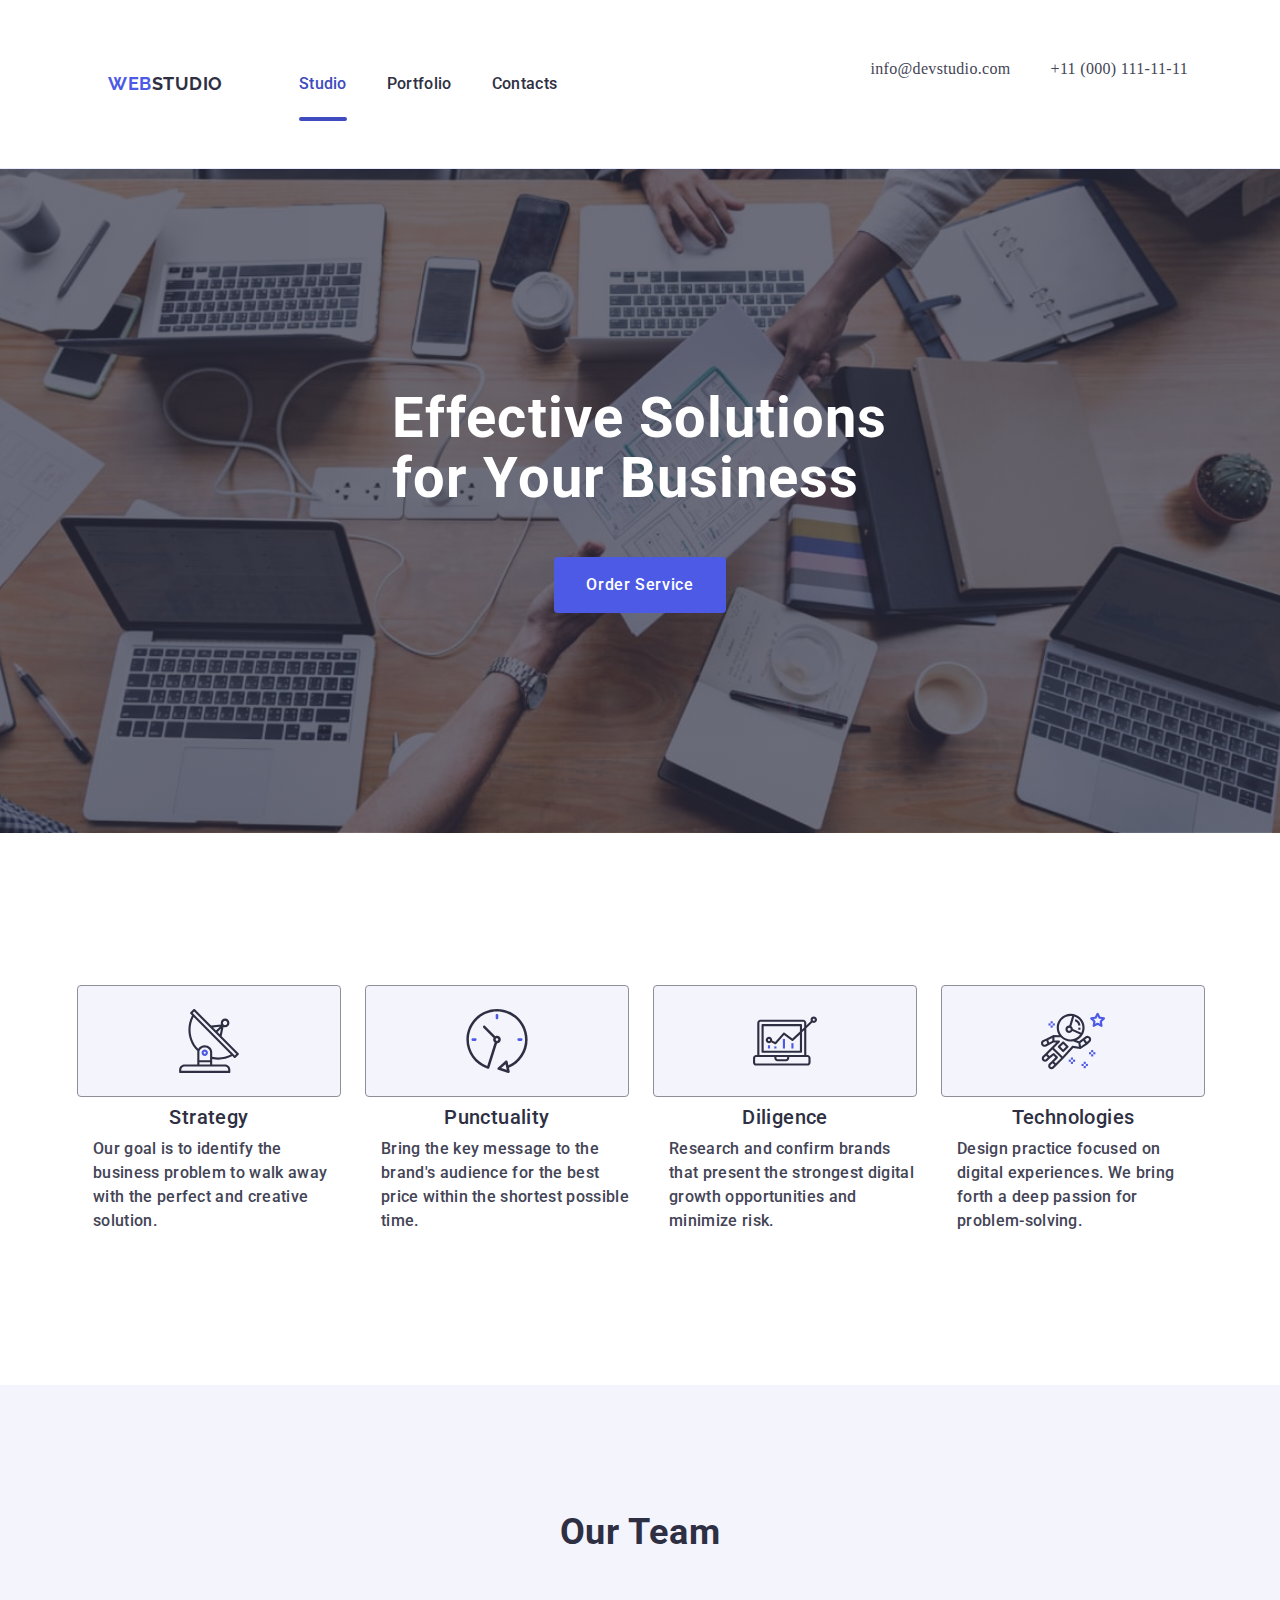
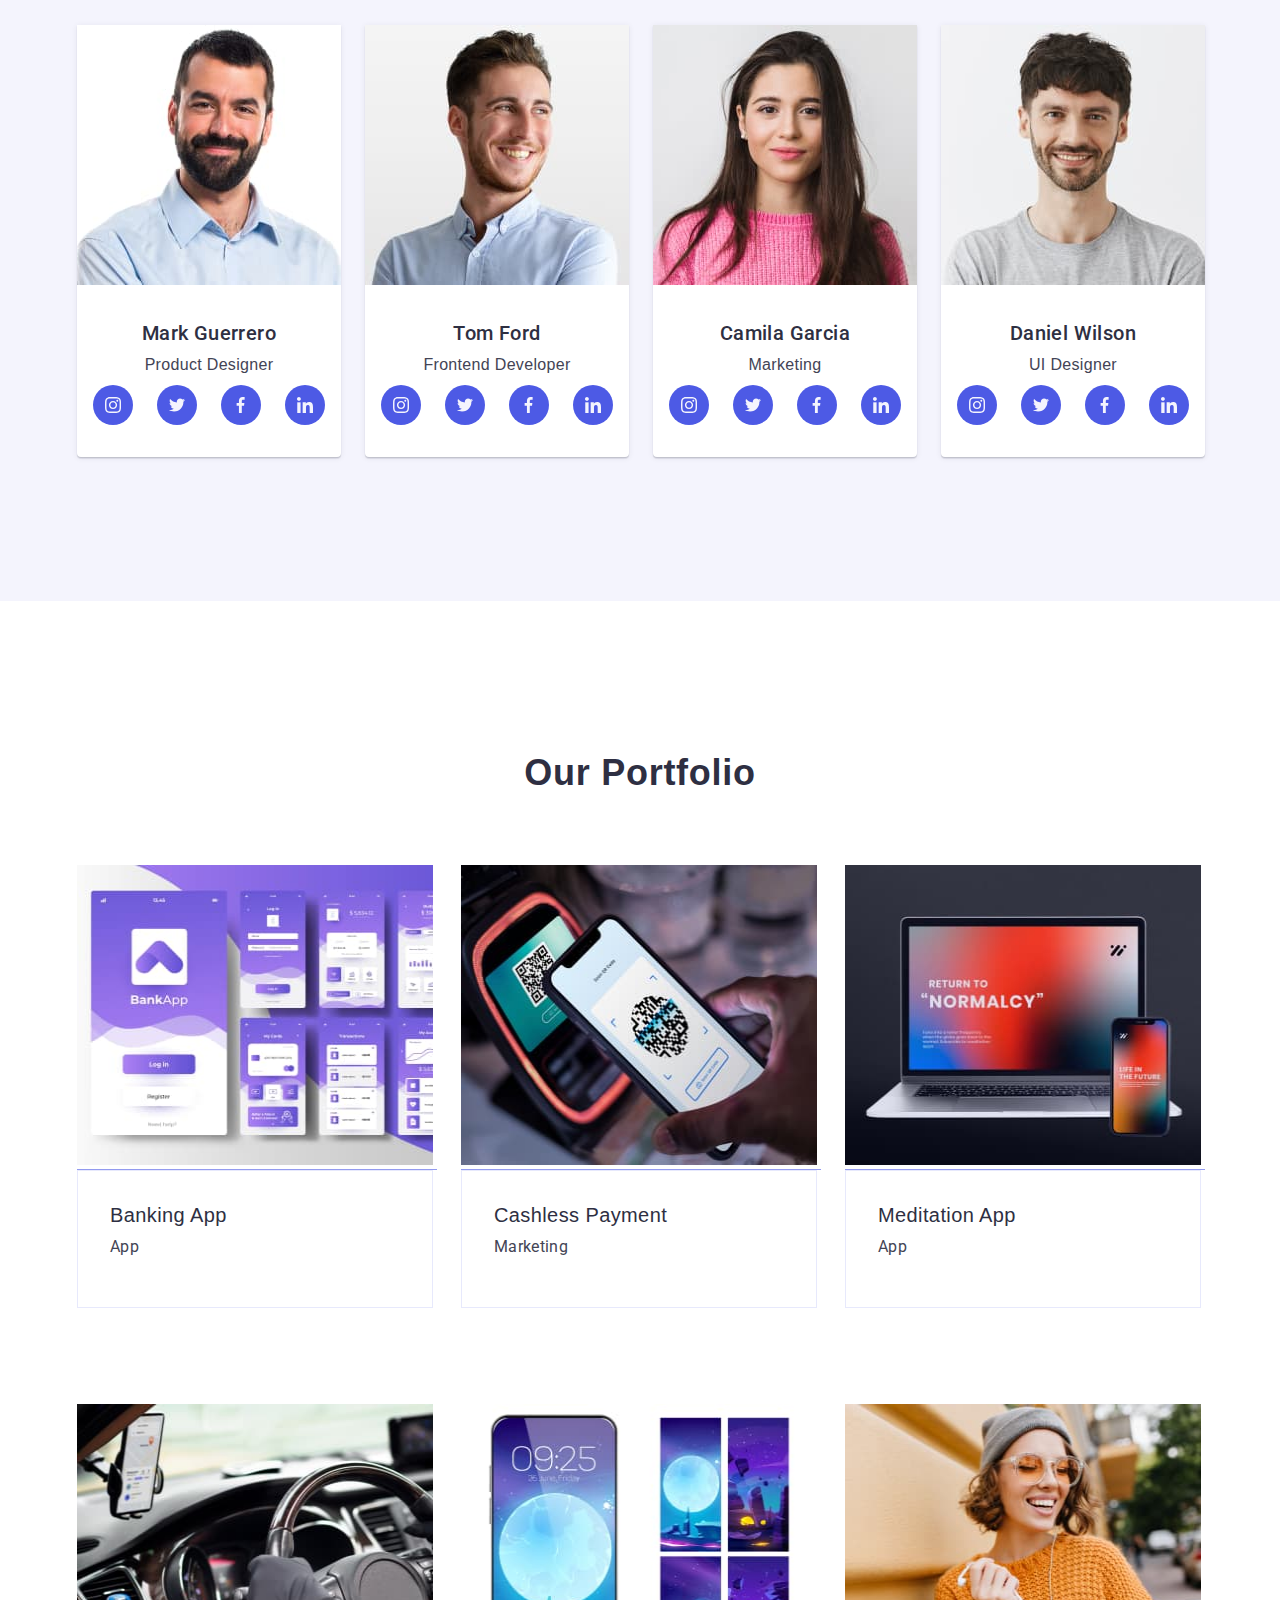
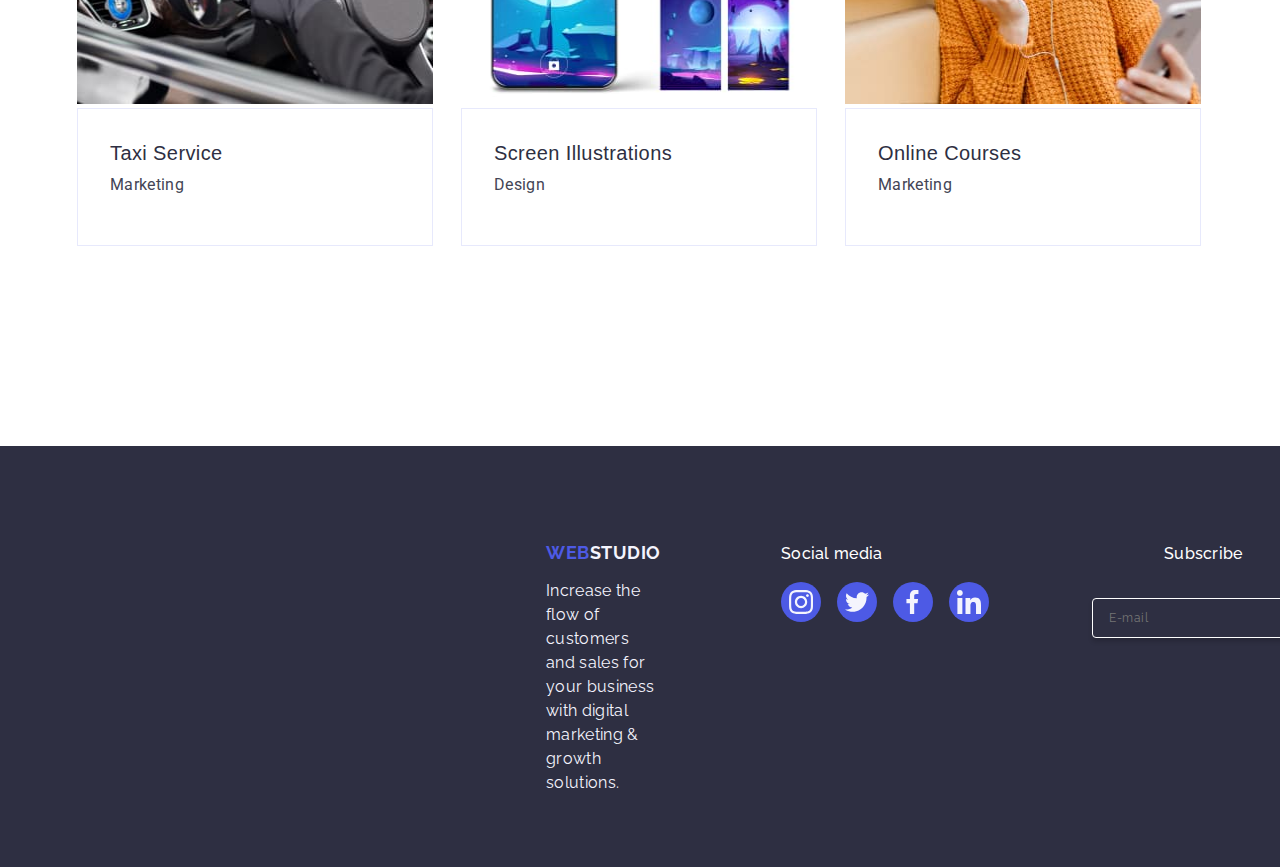
==== index.html @ 628d50b0 "style.css  file" ====
<!DOCTYPE html>
<html lang="en">
  <head>
    <meta charset="UTF-8" />
    <meta name="viewport" content="width=device-width, initial-scale=1.0" />
    <title>webstudio</title>
    <link
      rel="stylesheet"
      href="//cdnjs.cloudflare.com/ajax/libs/modern-normalize/3.0.1/modern-normalize.min.css"
    />
    <link rel="preconnect" href="https://fonts.googleapis.com" />
    <link rel="preconnect" href="https://fonts.gstatic.com" crossorigin />
    <link
      href="https://fonts.googleapis.com/css2?family=Raleway:wght@700&family=Roboto:wght@400;500;700&display=swap"
      rel="stylesheet"
    />
    <link rel="stylesheet" href="./css/styles.css" />
  </head>
  <body>

    
    <header class="header">
      <div class="container header-container">
        <nav class="nav-container">
          <a href="./index.html" class="header-logo-blue"
            >Web<span class="header-logo-studio">Studio</span></a
          >
          <ul class="wrap-one">
            <li class="first-element">
              <a href="./index.html" class="header-menu-options current"
                >Studio</a
              >
            </li>
            <li class="first-element">
              <a href="" class="header-menu-options">Portfolio</a>
            </li>
            <li class="first-element">
              <a href="" class="header-menu-options">Contacts</a>
            </li>
          </ul>
        </nav>
        <address class="address-class">
          <ul class="wrap-one">
            <li>
              <a href="mailto:info@devstudio.com" class="contact-details"
                >info@devstudio.com</a
              ><br />
            </li>
            <li>
              <a href="tel:+110001111111" class="contact-details"
                >+11 (000) 111-11-11</a
              ><br />
            </li>
          </ul>
        </address>
        <div class="burger">
          <input type="checkbox" id="burger-checkbox" class="burger-checkbox">
  <label class="burger" for="burger-checkbox"></label>
        </div>
      </div>
    </header>
    <main>
      <section class="order-message">
        <div class="container">
          <h1 class="text-solution">Effective Solutions for Your Business</h1>
          <button type="button" class="button hover-button">
            Order Service
          </button>
        </div>
      </section>
     

    <section class="section-futures">
        <div class="container container-small">
          <h2 class="visually-hidden">Futures</h2>
          <ul class="wrap">
            <li class="li-for-first-element">
              <div class="box-for-icons">
                <svg class="icon-diagram-second" width="64" height="64">
                  <use href="./images/icons1.svg#icon-antenna"></use>
                </svg>
              </div>
              <h3 class="section-first-header">Strategy</h3>
              <p class="section-fist-description">
                Our goal is to identify the business problem to walk away with
                the perfect and creative solution.
              </p>
            </li>
            <li class="li-for-first-element">
              <div class="box-for-icons">
                <svg class="icon-diagram-second" width="64" height="64">
                  <use href="./images/icons1.svg#icon-clock"></use>
                </svg>
              </div>
              <h3 class="section-first-header">Punctuality</h3>
              <p class="section-fist-description">
                Bring the key message to the brand's audience for the best price
                within the shortest possible time.
              </p>
            </li>
            <li class="li-for-first-element">
               <div class="box-for-icons">
                <svg class="icon-antena-third" width="64" height="64">
                  <use href="./images/icons1.svg#icon-diagram"></use>
                </svg>
              </div>
              <h3 class="section-first-header">Diligence</h3>
              <p class="section-fist-description">
                Research and confirm brands that present the strongest digital
                growth opportunities and minimize risk.
              </p>
            </li>
            <li class="li-for-first-element">
              <div class="box-for-icons">
                <svg class="icon-astronaut-fourth" width="64" height="64">
                  <use href="./images/icons1.svg#icon-astronaut"></use>
                </svg>
              </div>
              <h3 class="section-first-header">Technologies</h3>
              <p class="section-fist-description">
                Design practice focused on digital experiences. We bring forth a
                deep passion for problem-solving.
              </p>
            </li>
          </ul>
        </div>
      </section> 
     

      <section class="section-three">
        <div class="container container-small">
          <h2 class="section-second-header">Our Team</h2>

          <ul class="wrap-three">
            <li class="our-team-section">
              <img
                src="./images/img-1.jpg"
                alt="Mark Guerrero"
                width="264"
                height="260"
              />
              <div class="emplyee">
                <h3 class="card-content-name">Mark Guerrero</h3>
                <p class="card-content-profesion-three">Product Designer</p>

                <ul class="ul-list">
                  <li class="li-social-media">
                    <a href="" target="_blank" class="social-link">
                      <svg class="icon-social-media" width="16" height="16">
                        <use href="./images/icons1.svg#icon-instagram"></use>
                      </svg>
                    </a>
                  </li>
                  <li class="li-social-media">
                    <a href="" target="_blank" class="social-link">
                      <svg class="icon-social-media" width="16" height="16">
                        <use href="./images/icons1.svg#icon-twitter"></use>
                      </svg>
                    </a>
                  </li>
                  <li class="li-social-media">
                    <a href="" target="_blank" class="social-link">
                      <svg class="icon-social-media" width="16" height="16">
                        <use href="./images/icons1.svg#icon-facebook"></use>
                      </svg>
                    </a>
                  </li>
                  <li class="li-social-media">
                    <a href="" target="_blank" class="social-link">
                      <svg class="icon-social-media" width="16" height="16">
                        <use href="./images/icons1.svg#icon-linkedin"></use>
                      </svg>
                    </a>
                  </li>
                </ul>
              </div>
            </li>

            <li class="our-team-section">
              <img
                src="./images/img-2.jpg"
                alt="Tom Ford"
                width="264"
                height="260"
              />
              <div class="emplyee">
                <h3 class="card-content-name">Tom Ford</h3>
                <p class="card-content-profesion-three">Frontend Developer</p>
                <ul class="ul-list">
                  <li class="li-social-media">
                    <a href="" target="_blank" class="social-link">
                      <svg class="icon-social-media" width="16" height="16">
                        <use href="./images/icons1.svg#icon-instagram"></use>
                      </svg>
                    </a>
                  </li>
                  <li class="li-social-media">
                    <a href="" target="_blank" class="social-link">
                      <svg class="icon-social-media" width="16" height="16">
                        <use href="./images/icons1.svg#icon-twitter"></use>
                      </svg>
                    </a>
                  </li>
                  <li class="li-social-media">
                    <a href="" target="_blank" class="social-link">
                      <svg class="icon-social-media" width="16" height="16">
                        <use href="./images/icons1.svg#icon-facebook"></use>
                      </svg>
                    </a>
                  </li>
                  <li class="li-social-media">
                    <a href="" target="_blank" class="social-link">
                      <svg class="icon-social-media" width="16" height="16">
                        <use href="./images/icons1.svg#icon-linkedin"></use>
                      </svg>
                    </a>
                  </li>
                </ul>
              </div>
            </li>
            <li class="our-team-section">
              <img
                src="./images/img-3.jpg"
                alt="Camila Garcia"
                width="264"
                height="260"
              />
              <div class="emplyee">
                <h3 class="card-content-name">Camila Garcia</h3>
                <p class="card-content-profesion-three">Marketing</p>
                <ul class="ul-list">
                  <li class="li-social-media">
                    <a href="" target="_blank" class="social-link">
                      <svg class="icon-social-media" width="16" height="16">
                        <use href="./images/icons1.svg#icon-instagram"></use>
                      </svg>
                    </a>
                  </li>
                  <li class="li-social-media">
                    <a href="" target="_blank" class="social-link">
                      <svg class="icon-social-media" width="16" height="16">
                        <use href="./images/icons1.svg#icon-twitter"></use>
                      </svg>
                    </a>
                  </li>
                  <li class="li-social-media">
                    <a href="" target="_blank" class="social-link">
                      <svg class="icon-social-media" width="16" height="16">
                        <use href="./images/icons1.svg#icon-facebook"></use>
                      </svg>
                    </a>
                  </li>
                  <li class="li-social-media">
                    <a href="" target="_blank" class="social-link">
                      <svg class="icon-social-media" width="16" height="16">
                        <use href="./images/icons1.svg#icon-linkedin"></use>
                      </svg>
                    </a>
                  </li>
                </ul>
              </div>
            </li>
            <li class="our-team-section">
              <img
                src="./images/img-4.jpg"
                alt="Daniel Wilson"
                width="264"
                height="260"
              />
              <div class="emplyee">
                <h3 class="card-content-name">Daniel Wilson</h3>
                <p class="card-content-profesion-three">UI Designer</p>
                <ul class="ul-list">
                  <li class="li-social-media">
                    <a href="" target="_blank" class="social-link">
                      <svg class="icon-social-media" width="16" height="16">
                        <use href="./images/icons1.svg#icon-instagram"></use>
                      </svg>
                    </a>
                  </li>
                  <li class="li-social-media">
                    <a href="" target="_blank" class="social-link">
                      <svg class="icon-social-media" width="16" height="16">
                        <use href="./images/icons1.svg#icon-twitter"></use>
                      </svg>
                    </a>
                  </li>
                  <li class="li-social-media">
                    <a href="" target="_blank" class="social-link">
                      <svg class="icon-social-media" width="16" height="16">
                        <use href="./images/icons1.svg#icon-facebook"></use>
                      </svg>
                    </a>
                  </li>
                  <li class="li-social-media">
                    <a href="" target="_blank" class="social-link">
                      <svg class="icon-social-media" width="16" height="16">
                        <use href="./images/icons1.svg#icon-linkedin"></use>
                      </svg>
                    </a>
                  </li>
                </ul>
              </div>
            </li>
          </ul>
        </div>
      </section>
     
      <section class="section-four-container">
        <div class="container container-small">
          <h2 class="our-portfolio">Our Portfolio</h2>
          <ul class="list-our-portfolio">
            <li class="li-our-portfolio">
              <div class="double-items-wrap">
                <img
                  src="./images/img-5n.jpg"
                  alt="banking-app-mokeup"
                  width="360"
                  height="300"
                  class="portfolio-img"
                />
                <p class="new-text">
                  14 Stylish and User-Friendly App Design Concepts · Task
                  Manager App · Calorie Tracker App · Exotic Fruit Ecommerce App
                  · Cloud Storage App
                </p>
              </div>
              <div class="portfolio-wrap">
                <h3 class="section-four-mokeup-description">Banking App</h3>
                <p class="card-content-profesion">App</p>
              </div>
            </li>

            <li class="li-our-portfolio">
              <div class="double-items-wrap">
                <img
                  src="./images/img-6.jpg"
                  alt="Cashless Payment"
                  width="360"
                  height="300"
                   class="portfolio-img"
                />
                <p class="new-text">
                  14 Stylish and User-Friendly App Design Concepts · Task
                  Manager App · Calorie Tracker App · Exotic Fruit Ecommerce App
                  · Cloud Storage App
                </p>
              </div>
              <div class="portfolio-wrap">
                <h3 class="section-four-mokeup-description">
                  Cashless Payment
                </h3>
                <p class="card-content-profesion">Marketing</p>
              </div>
            </li>

            <li class="li-our-portfolio">
              <div class="double-items-wrap">
                <img
                  src="./images/img-7.jpg"
                  alt="meditation app mokeup"
                  width="360"
                  height="300"
                   class="portfolio-img"
                />
                <p class="new-text">
                  14 Stylish and User-Friendly App Design Concepts · Task
                  Manager App · Calorie Tracker App · Exotic Fruit Ecommerce App
                  · Cloud Storage App
                </p>
              </div>
              <div class="portfolio-wrap">
                <h3 class="section-four-mokeup-description">Meditation App</h3>
                <p class="card-content-profesion">App</p>
              </div>
            </li>

            <li class="li-our-portfolio">
              <div class="double-items-wrap">
                <img
                  src="./images/img-8.jpg"
                  alt="Taxi Service"
                  width="360"
                  height="300"
                   class="portfolio-img"
                />
                <p class="new-text">
                  14 Stylish and User-Friendly App Design Concepts · Task
                  Manager App · Calorie Tracker App · Exotic Fruit Ecommerce App
                  · Cloud Storage App
                </p>
              </div>
              <div class="portfolio-wrap">
                <h3 class="section-four-mokeup-description">Taxi Service</h3>
                <p class="card-content-profesion">Marketing</p>
              </div>
            </li>

            <li class="li-our-portfolio">
              <div class="double-items-wrap">
                <img
                  src="./images/img-9.jpg"
                  alt="Screen Illustrations"
                  width="360"
                  height="300"
                   class="portfolio-img"
                />
                <p class="new-text">
                  14 Stylish and User-Friendly App Design Concepts · Task
                  Manager App · Calorie Tracker App · Exotic Fruit Ecommerce App
                  · Cloud Storage App
                </p>
              </div>
              <div class="portfolio-wrap">
                <h3 class="section-four-mokeup-description">
                  Screen Illustrations
                </h3>
                <p class="card-content-profesion">Design</p>
              </div>
            </li>

            <li class="li-our-portfolio">
              <div class="double-items-wrap">
                <picture>
                    <source
                      srcset="
                        ./images/m-online-courses-1x.jpg   1x,
                      ./images/m-online-courses-2x  2x
                      "
                      media="(min-width: 1158px)"
                    />
                    <source
                      srcset="
                         ./images/s-online-courses-1x.jpg   1x,
                        ./images/s-online-courses-2x  2x
                      "
                      media="(min-width: 768px)"
                    />
                    <source
                      srcset="
                      ./images/xs-online-courses-1x.jpg   1x,
                        ./images/xs-online-courses-2x  2x
                      "
                      media="(max-width: 767px)"
                    />
                      <img
                      src="./images/img-10.jpg"
                      alt="Online Courses"
                      width="360"
                      height="300"
                       class="portfolio-img"
                    /> 
                  </picture>
                   
                <p class="new-text">
                  14 Stylish and User-Friendly App Design Concepts · Task
                  Manager App · Calorie Tracker App · Exotic Fruit Ecommerce App
                  · Cloud Storage App
                </p>
              </div>
              <div class="portfolio-wrap">
                <h3 class="section-four-mokeup-description">Online Courses</h3>
                <p class="card-content-profesion">Marketing</p>
              </div>
            </li>
          </ul>
        </div>
      


      </section>
    </main>

    <footer class="footer-section">
      <div class="container-two">
        <div class="container-one">
          <a href="./index.html" class="footer-web"
            >Web<span class="footer-studio">Studio</span></a
          >
          <p class="footer-descripton">
            Increase the flow of customers and sales for your business with
            digital marketing & growth solutions.
          </p>
        </div>
        <div class="container-for-icons">
          <p class="social-media-footer">Social media</p>
          <ul class="ul-list-footer">
            <li class="li-social-media">
              <a href="" target="_blank" class="social-link-footer">
                <svg class="icon-social-media-footer" width="24" height="24">
                  <use href="./images/icons1.svg#icon-instagram"></use>
                </svg>
              </a>
            </li>
            <li class="li-social-media">
              <a href="" target="_blank" class="social-link-footer">
                <svg class="icon-social-media-footer" width="24" height="24">
                  <use href="./images/icons1.svg#icon-twitter"></use>
                </svg>
              </a>
            </li>
            <li class="li-social-media">
              <a href="" target="_blank" class="social-link-footer">
                <svg class="icon-social-media-footer" width="24" height="24">
                  <use href="./images/icons1.svg#icon-facebook"></use>
                </svg>
              </a>
            </li>
            <li class="li-social-media">
              <a href="" target="_blank" class="social-link-footer">
                <svg class="icon-social-media-footer" width="24" height="24">
                  <use href="./images/icons1.svg#icon-linkedin"></use>
                </svg>
              </a>
            </li>
          </ul>
        </div>
        <div class="footer-subscribe-container">
          <p class="paragraph-subscribe">Subscribe</p>
          <form class="email-form">
            <label class="for-email" for="name">
              <input
                class="footer-email-box"
                id="name"
                name="name"
                placeholder="E-mail"
                type="email"
              />
            </label>
            <button type="submit" class="subscribe-button">
              Subscribe
              <svg class="footer-button-svg" width="24" height="24">
                <use href="./images/icon.svg#icon-arrow"></use>
              </svg>
            </button>
          </form>
        </div>
      </div>
    </footer>
    

    <!-- <div class="backdrop is-open">
      <div class="modal">
        <button type="button" class="modal-button">
          <svg class="svg-class" width="8" height="8">
            <use href="./images/icons.svg#icon-closer" class="pic"></use>
          </svg>
        </button>
        <p class="message">Leave your contacts and we will call you back</p>
        <form>
          <div class="input-container">
            <label for="user-name" class="label"> Name</label>
            <div class="inblock">
              <input
                id="user-name"
                type="text"
                name="user-name"
                class="modal-input"
              />
              <svg class="svg-pic" height="24" width="18">
                <use
                  class="href-img"
                  href="./images/icons.svg#icon-person"
                ></use>
              </svg>
            </div>
          </div>

          <div class="input-container">
            <label for="user-name" class="label"> Phone</label>
            <div class="inblock">
              <input id="phone" type="text" name="phone" class="modal-input" />
              <svg class="svg-pic" height="24" width="18">
                <use
                  class="href-img"
                  href="./images/icons.svg#icon-phone"
                ></use>
              </svg>
            </div>
          </div>
          <div class="input-container">
            <label for="user-name" class="label"> Email</label>
            <div class="inblock">
              <input id="email" type="text" name="email" class="modal-input" />
              <svg class="svg-pic" height="24" width="18">
                <use
                  class="href-img"
                  href="./images/icons.svg#icon-email"
                ></use>
              </svg>
            </div>
          </div>

          <div class="input-container-for">
            <label for="user-comment" class="label"> Comment </label>
            <textarea
              name="user-comment"
              id="user-comment"
              placeholder="Text input"
              class="textarea-label"
            >
         Text input</textarea
            >
          </div>
          <div class="checkbox-div">
            <input
              type="checkbox"
              value="true"
              name="user-privacy"
              id="user-privacy"
              class="visually-hidden"
            />
            <label for="user-privacy" class="lable drop-down">
              <span class="span">
                <svg width="10" height="8">
                  <use
                    href="./images/icons.svg#icon-Checkbox"
                    class="checkbox-icon"
                  ></use>
                </svg>
              </span>
              I accept the terms and conditions of the
              <a href="" class="privacy-button">Privacy Policy</a>
            </label>
          </div>
          <button type="submit" class="button">Send</button>
        </form>
      </div>
    </div> -->
  </body>
</html>
  </body>
</html>
---- css/styles.css ----
body {
  font-family: "Roboto", sans-serif;
  background-color: #ffffff;
  color: #434455;
}

ul {
  list-style: none;
  padding-top: 0;
  padding-bottom: 0;
  padding-left: 0;
}

text {
  color: brown;
}
* {
  box-sizing: border-box;
}
body {
  font-family: Montserrat, sans-serif;
}

ul {
  list-style: none;
  margin-top: 0;
  margin-bottom: 0;
  padding-left: 0;
}

h1,
h2,
h3,
h4,
h5,
h6,
p {
  margin-top: 0;
  margin-bottom: 0;
}

a {
  text-decoration: none;
}
address {
  font-style: normal;
  display: flex;
}

.header-container {
  display: flex;
  align-items: center;
}
.nav-container {
  display: flex;
  align-items: center;
}
.extra-container {
  display: flex;
  align-items: center;
}
.container {
  max-width: 320px;
  padding-left: 16px;
  padding-right: 16px;
  margin-left: auto;
  margin-right: auto;
}

@media screen and (min-width: 768px) {
  .container {
    max-width: 768px;
  }
}

@media screen and (min-width: 1158px) {
  .container {
    max-width: 1158px;
    padding-left: 15px;
    padding-right: 15px;
  }
}
/* ------header---------- */
.header {
  border-bottom: 1px solid #e7e9fc;
  align-items: center;
  box-shadow: 0 1px 6px 0 rgba(46, 47, 66, 0.08),
    0 1px 1px 0 rgba(46, 47, 66, 0.16), 0 2px 1px 0 rgba(46, 47, 66, 0.08);
}
.header-logo-blue {
  font-family: "Raleway", sans-serif;
  font-weight: 700;
  font-size: 18px;
  line-height: 117%;
  letter-spacing: 0.03em;
  text-transform: uppercase;
  color: #4d5ae5;
  align-items: center;
  margin-right: 76px;
  padding: 24px 0;
}
.header-logo-studio {
  color: #2e2f42;
}

.hover-button:hover,
.hover-button:focus,
.header-menu-options:hover,
.header-menu-options:focus,
.header-menu-options:current {
  color: #404bbf;
}
.header-menu-options {
  font-family: roboto;
  font-weight: 500;
  font-size: 16px;
  line-height: 150%;
  letter-spacing: 0.02em;
  color: #2e2f42;
  display: block;
  align-items: center;
  gap: 40px;
  margin-right: 0;
  padding: 24px 0;
  transition: color 250ms cubic-bezier(0.4, 0, 0.2, 1);
  display: none;
}
.header-menu-options.current {
  position: relative;
  color: #404bbf;
}
.header-menu-options.current::after {
  content: "";
  position: absolute;
  left: 0;
  bottom: -1px;
  width: 100%;
  height: 4px;
  background-color: #404bbf;
  border-radius: 2px;
}
.trea-options-menu {
  display: flex;
}
.address-class {
  font-style: normal;
  margin-left: auto;
  flex-direction: row-reverse;
  flex-wrap: nowrap;
}
.nav-container {
  padding: 016px;
}
.wrap-one {
  display: flex;
  gap: 40px;
}
.contact-details {
  font-family: rototo;
  font-style: normal;
  font-size: 16px;
  line-height: 150%;
  letter-spacing: 0.02em;
  font-style: normal;
  color: #434455;
  margin-left: auto;
  transition: color 250ms cubic-bezier(0.4, 0, 0.2, 1);
  display: none;
}
.contact-details:first-child:focus {
  color: #404bbf;
}
.contact-details:first-child:hover {
  color: #404bbf;
}
.header {
  /* padding-top: 24px;
  padding-bottom: 24px; */
}
/* .opener {
  background-color: #fff;
  border: 0px;
}
.menu-opener {
  fill: #2f2f37;
  gap: 3px;
} */
.burger-checkbox {
  position: absolute;
  visibility: hidden;
}
.burger {
  cursor: pointer;
  display: block;
  position: relative;
  border: none;
  background: transparent;
  width: 40px;
  height: 26px;
  margin: 30px auto;
}
.burger::before,
.burger::after {
  content: "";
  left: 0;
  position: absolute;
  display: block;
  width: 100%;
  height: 4px;
  border-radius: 10px;
  background: #000;
}
.burger::before {
  top: 0;
  box-shadow: 0 11px 0 #000;
  transition: box-shadow 0.3s 0.15s, top 0.3s 0.15s, transform 0.3s;
}
.burger::after {
  bottom: 0;
  transition: bottom 0.3s 0.15s, transform 0.3s;
}
.burger-checkbox:checked + .burger::before {
  top: 11px;
  transform: rotate(45deg);
  box-shadow: 0 6px 0 rgba(0, 0, 0, 0);
  transition: box-shadow 0.15s, top 0.3s, transform 0.3s 0.15s;
}
.burger-checkbox:checked + .burger::after {
  bottom: 11px;
  transform: rotate(-45deg);
  transition: bottom 0.3s, transform 0.3s 0.15s;
}
/* -------- section 1 -----------*/
.order-message {
  /* max-width: 1440; */
  padding-top: 72px;
  /* padding-top: 188px; */
  padding-bottom: 72px;
  /* padding-bottom: 188px; */
  max-width: 320;
  background-repeat: no-repeat;
  background-position: center;
  background-size: cover;
  background-image: linear-gradient(
      rgba(46, 47, 66, 0.7),
      rgba(46, 47, 66, 0.7)
    ),
    url(../images/at-the-office-xs.jpg);
  margin-left: auto;
  margin-right: auto;
  display: flex;
  align-items: center;
  justify-content: center;
  margin-bottom: 96px;
}

.picture-people-office {
  background-color: linear-gradient(rgba(#2e2f42), rgba(#2e2f42));
  /* max-width: 1440px; */
  max-width: 320px;
  margin-left: auto;
  margin-right: auto;
}

.button {
  font-family: "Roboto", sans-serif;
  font-weight: 500;
  font-size: 16px;
  line-height: 1.5;
  letter-spacing: 0.04em;
  color: #ffffff;
  text-align: center;
  background-color: #4d5ae5;
  display: block;
  margin-right: auto;
  margin-left: auto;
  padding-top: 16px;
  padding-right: 32px;
  padding-bottom: 16px;
  padding-left: 32px;
  min-width: 169px;
  border: none;
  border-radius: 4px;
  cursor: pointer;
  transition: background-color 250ms cubic-bezier(0.4, 0, 0.2, 1);
}
.text-solution {
  font-family: roboto;
  font-weight: 700;
  /* font-size: 56px; */
  font-size: 36px;
  line-height: 1.07;
  letter-spacing: 0.02em;
  /* max-width: 496px; */
  max-width: 216px;
  color: #ffffff;
  align-self: center;
  display: flex;
  justify-content: center;
  display: block;
  /* margin-right: auto; */
  margin-left: auto;
  /* margin-bottom: 48px; */
  margin-bottom: 72px;
  /* display: flex; */
}

.hover-button .button {
  cursor: pointer;
  background-color: #4d5ae5;
}
.hover-button:hover .button {
  background-color: #404bbf;
  border-radius: 10%;
}
.hover-button:focus .button {
  background-color: #404bbf;
  border-radius: 10%;
}
/* ------- section 2 -------- */

.container {
  /* width: 1158px; */
  min-width: 320px;
  /* padding: 0 15px; */
  padding: 0 16px;
  margin: 0 auto;
}
.li-for-first-element {
  /* width: calc((100% - 72px) / 4); */
  justify-content: space-evenly;
  margin-bottom: 72px;
}
.wrap > :last-child {
  margin-bottom: 0;
}
.section-first-header {
  font-family: roboto;
  /* font-weight: 500; */
  font-weight: 700;
  font-size: 36px;
  /* font-size: 20px; */
  line-height: 111%;
  /* line-height: 120%; */
  letter-spacing: 0.02em;
  color: #2e2f42;
  margin-bottom: 8px;
  text-align: center;
}
.section-fist-description {
  font-family: roboto;
  font-weight: 500;
  font-size: 16px;
  line-height: 150%;
  letter-spacing: 0.02em;
  color: #434455;
  /* max-width: 288px; */
  margin: 0px;
  /* padding-left: 16px; */

  display: flex;
  align-items: center;
  justify-items: center;
}
.visually-hidden {
  position: absolute;
  width: 1px;
  height: 1px;
  margin: -1px;
  border: 0;
  padding: 0;

  white-space: nowrap;
  clip-path: inset(100%);
  clip: rect(0 0 0 0);
  overflow: hidden;
}
.wrap {
  gap: 24px;
  flex-wrap: wrap;
}
.section-futures {
  /* padding-top: 120px;
  padding-bottom: 120px; */
  margin-bottom: 96px;
}
.box-for-icons {
  display: flex;
  align-items: center;
  justify-content: center;
  height: 112px;
  background-color: #f4f4fd;
  border: 1px solid #8e8f99;
  border-radius: 4px;
  width: 264px;
  height: 112px;
  margin-bottom: 8px;
}

.icon-antena-first {
  display: flex;
  padding-top: 100px;
  padding-right: 24px;
  padding-bottom: 100px;
  padding-left: 24px;
  margin-right: auto;
  margin-left: auto;
}
@media screen and (max-width: 768px) {
  .box-for-icons {
    display: none;
  }
  .icon-antena-first {
    display: none;
  }
}
/* -------setion 3  ------- */
.container {
  /* padding: 0 15px; */
  margin: 0 auto;
  /* padding: 32px 16px; */
  border-top: none;
  /* width: 1158px; */
  /* padding: 0 16px; */
  /* padding: 0 28px; */
  margin: 0 auto;
  justify-content: center;
}
.wrap-three > .ul-list {
  background-color: #e7e9fc;
  flex-wrap: wrap;
}
.our-team {
  margin-top: 120px;
  margin-bottom: 72px;
  padding-top: 120px;
  padding-bottom: 120px;
  /* width: calc((100% - 72px) / 4); */
}
.section-three {
  /* justify-content: space-evenly; */
  justify-content: center;
  /* padding: 120px 0; */
  padding-top: 96px;
  padding-bottom: 48px;
  /* background-color: #f4f4fd; */
  background-color: #e7e9fc;
  min-width: 320;
  justify-content: center;
  border: 1px solid #000;
}
.our-team-section {
  justify-content: center;
  background-color: #fff;
  max-width: 264px;
  /* width: calc((100% - 72px) / 4); */
  border-radius: 0px 0px 4px 4px;
  box-shadow: 0px 1px 6px rgba(46, 47, 66, 0.08),
    0px 1px 1px rgba(46, 47, 66, 0.16), 0px 2px 1px rgba(46, 47, 66, 0.08);
  margin-bottom: 72px;
}
.emplyee {
  justify-content: center;
  padding-top: 32px;
  padding-bottom: 32px;
}
.section-second-header {
  font-family: roboto;
  font-weight: 700;
  font-size: 36px;
  line-height: 111%;
  letter-spacing: 0.02em;
  text-align: center;
  color: #2e2f42;
  text-transform: capitalize;
  /* background-color: #f4f4fd; */
  background-color: #e7e9fc;
  margin-bottom: 72px;
}
.card-content-name {
  font-family: roboto;
  font-weight: 500;
  font-size: 20px;
  line-height: 120%;
  letter-spacing: 0.02em;
  color: #2e2f42;
  background-color: #ffffff;
  gap: 24px;
  border-radius: 0px 0px 4px 4px;
  text-align: center;
  margin-bottom: 8px;
}
.card-content-profesion {
  font-family: roboto;
  font-weight: 400;
  text-align: center;
  font-size: 16px;
  line-height: 1.5;
  letter-spacing: 0.02em;
  color: #2e2f42;
  background-color: #ffffff;
  gap: 24px;
  justify-content: center;
  padding-bottom: 8px;
}
.ul-list {
  display: flex;
  justify-content: center;
  flex-wrap: wrap;
  gap: 24px;
}
.li-social-media {
  width: 40px;
  height: 40px;
}

.social-link {
  transition: background-color 250ms cubic-bezier(0.4, 0, 0.2, 1);
}
.social-link {
  width: 100%;
  height: 100%;
  background-color: #4d5ae5;
  border-radius: 50%;
  display: flex;
  align-items: center;
  justify-content: center;
}
.icon-social-media {
  fill: #f4f4fd;
}
.card-content-profesion-three {
  display: flex;
  flex-wrap: wrap;
  font-weight: 400;
  font-size: 16px;
  line-height: 1.5;
  letter-spacing: 0.02em;
  color: #434455;
  gap: 24px;
  justify-content: center;
  transform: translateY(0%);
  padding-bottom: 8px;
}
.social-link:hover,
.social-link:focus {
  background-color: #404bbf;
}

/* --------section 4--------- */
.section-four-container {
  /* padding-top: 120px; */
  /* padding-bottom: 120px; */
  padding-top: 96px;
  padding-bottom: 96px;
}
.container {
  /* padding: 0 15px; */
  margin: 0 auto;
  /* padding: 32px 16px; */
  border-top: none;
  /* width: 1158px; */
  margin: 0 auto;
}
.portfolio-wrap {
  border: 1px solid #e7e9fc;
  /* padding: 32px 16p; */
  padding: 32px;
  align-items: left;
}
/* .list-our-portfolio {
  display: flex;
  flex-wrap: wrap;
  gap: 48px 24px;
} */
.list-our-portfolio:hover {
  /* box-shadow: 0px 1px 6px rgba(46, 47, 66, 0.08),
    0px 1px 1px rgba(46, 47, 66, 0.16), 0px 2px 1px rgba(46, 47, 66, 0.08); */
}
.new-text {
  position: absolute;
  top: 0;
  left: 0;
  font-weight: 400;
  font-size: 16px;
  line-height: 150%;
  letter-spacing: 0.02em;
  color: #f4f4fd;
  padding: 40px 32px;
  background-color: #4d5ae5;
  height: 100%;
  width: 100%;
  transform: translateY(100%);
  transition: transform 250ms cubic-bezier(0.4, 0, 0.2, 1);
}
.image-color-wrapper {
  position: relative;
}
.new-text:hover {
  transform: translateY(0%);
  box-shadow: 0px 1px 6px rgba(46, 47, 66, 0.08),
    0px 1px 1px rgba(46, 47, 66, 0.16), 0px 2px 1px rgba(46, 47, 66, 0.08);
}
.portfolio-wrap {
  font-weight: 500;
  font-size: 20px;
  line-height: 1.2;
  letter-spacing: 0.02em;
  color: #2e2f42;
  padding-bottom: 8px;
  border-bottom: 1px;
  border-left: 1px;
  border-right: 1px;
  border: 1px solid #e7e9fc;
  border-top: none;
}

.our-portfolio {
  font-weight: 700;
  font-size: 36px;
  line-height: 1.11;
  letter-spacing: 0.02em;
  text-align: center;
  text-transform: capitalize;
  color: #2e2f42;
  margin-bottom: 72px;
}
.li-our-portfolio {
  background-color: #fff;
  /* width: calc((100% - 48px) / 3); */
  transition: box-shadow 250ms cubic-bezier(0.4, 0, 0.2, 1);
  margin-bottom: 48px;
  box-shadow: 0px 1px 6px rgba(46, 47, 66, 0.08),
    0px 1px 1px rgba(46, 47, 66, 0.16), 0px 2px 1px rgba(46, 47, 66, 0.08);
}
.li-our-portfolio:hover .new-text {
  transform: translateY(0);
}
.li-our-portfolio:hover {
  box-shadow: 0px 1px 6px rgba(46, 47, 66, 0.08),
    0px 1px 1px rgba(46, 47, 66, 0.16), 0px 2px 1px rgba(46, 47, 66, 0.08);
}
.thumba {
  position: relative;
  overflow: hidden;
}
.double-items-wrap {
  position: relative;
  overflow: hidden;
}
.section-four-mokeup-description {
  font-weight: 500;
  font-size: 20px;
  line-height: 1.2;
  letter-spacing: 0.02em;
  color: #2e2f42;
  padding-bottom: 8px;
}
.card-content-profesion {
  display: flex;
  flex-wrap: wrap;
  font-weight: 400;
  font-size: 16px;
  line-height: 1.5;
  letter-spacing: 0.02em;
  color: #434455;
  gap: 24px;
  /* align-items: left; */
  justify-content: start;
  transform: translateY(0%);
  margin-bottom: 32px;
}

/* ---------footeR------------ */
.container-footer-small {
  margin: 0 auto;
  max-width: 288px;
}
.footer-section {
  font-family: raleway;
  background-color: #2e2f42;
  /* padding: 100px 0; */
  padding: 96px 0;
  padding-bottom: 152px;
}
.footer-web {
  font-weight: 700;
  font-size: 18px;
  line-height: 1.17;
  letter-spacing: 0.03em;
  text-transform: uppercase;
  color: #4d5ae5;
  background-color: #2e2f42;
  display: inline-block;
  margin-bottom: 16px;
  display: flex;
  align-items: center;
  justify-content: center;
}
.footer-studio {
  font-weight: 700;
  font-size: 18px;
  line-height: 1.17;
  text-transform: uppercase;
  color: #f4f4fd;
  display: inline-block;
  display: flex;
  align-items: center;
  justify-content: center;
}
.footer-descripton {
  font-style: normal;
  font-weight: 400;
  font-size: 16px;
  line-height: 1.5;
  letter-spacing: 0.02em;
  color: #f4f4fd;
  max-width: 264px;
  margin: 0 auto;
}
.social-media-footer {
  font-weight: 500;
  font-size: 16px;
  line-height: 150%;
  letter-spacing: 0.02em;
  color: #ffffff;
  margin-bottom: 16px;
  display: flex;
  align-items: center;
  justify-content: center;
}
.container-for-icons {
  font-weight: 500;
  font-size: 16px;
  line-height: 1.5;
  letter-spacing: 0.02em;
  color: #ffffff;
  /* margin-bottom: 16px; */
  margin-bottom: 72px;
}
.container-one {
  /* margin-right: 120px; */
  margin-bottom: 72px;
  /* max-width: 320px; */
  /* display: flex; */
  align-items: center;
  justify-content: center;
}
.container-footer-small {
  margin: 0 auto;
}
.container-two {
  /* display: flex;
  align-items: baseline; */
  margin: 0 auto;
}
.ul-list-footer {
  /* display: flex; */
  gap: 16px;
  display: flex;
  align-items: center;
  justify-content: center;
}
.li-social-media-footer {
  width: 40px;
  height: 40px;
}
.social-link-footer {
  transition: background-color 250ms cubic-bezier(0.4, 0, 0.2, 1);
}
.social-link-footer {
  width: 100%;
  height: 100%;
  background-color: #4d5ae5;
  border-radius: 50%;
  display: flex;
  align-items: center;
  justify-content: center;
}
.social-link-footer:hover,
.social-link-footer:focus {
  background-color: #31d0aa;
}
.icon-social-media-footer {
  fill: #f4f4fd;
}
.footer-subscribe-container {
  /* width: 453px; */
  max-width: 288px;
  height: 80px;
  /* margin-bottom: 16px; */
  /* margin-left: 80px; */
  /* display: flex; */
  align-items: center;
  justify-content: center;
}
.paragraph-subscribe {
  font-weight: 500;
  font-size: 16px;
  line-height: 150%;
  letter-spacing: 0.02em;
  color: #fff;
  margin-bottom: 16px;
  max-width: 288px;
  margin: 0 auto;
  padding-left: 95px;
  padding-bottom: 16px;
  width: 264px;
}
.footer-email-box {
  border: 1px solid #ffffff;
  border-radius: 4px;
  font-size: 12px;
  line-height: 2;
  letter-spacing: 0.04em;
  border-radius: 4px;
  width: 320px;
  height: 40px;
  background-color: transparent;
  padding-left: 16px;
  box-shadow: 0px 4px 4px rgba(0, 0, 0, 0.15);
  color: #ffffff;
  margin: 0 auto;
}
.subscribe-button {
  font-family: "Roboto", sans-serif;
  font-weight: 500;
  line-height: 1.5;
  letter-spacing: 0.04em;
  cursor: pointer;
  border-radius: 4px;
  padding: 8px 24px;
  min-width: 165px;
  height: 40px;
  background-color: #3f51b5;
  color: #fff;
  border: none;
  display: flex;
  justify-content: center;
  align-items: center;
  background-color: #4d5ae5;

  /* margin-bottom: 96px; */
  margin: 0 auto;
  margin-top: 16px;
}
.email-form {
  /* display: flex;
  gap: 24px; */
  margin: 0 auto;
}
.for-email {
  /* gap: 24px; */
}
.footer-button-svg {
  margin-left: 16px;
  background-color: #4d5ae5;
}
/* -------new page menu-------  */
.backdrop {
  width: 100%;
  height: 100%;
  position: fixed;
  top: 0;
  background-color: rgba(46, 47, 66, 0.4);
  transition: opacity 250ms cubic-bezier(0.4, 0, 0.2, 1),
    visibility 250ms cubic-bezier(0.4, 0, 0.2, 1);
  opacity: 0;
  visibility: hidden;
  pointer-events: none;
}
.is-open {
  opacity: 1;
  visibility: visible;
  pointer-events: auto;
}
.modal {
  border-radius: 4px;
  width: 408px;
  min-height: 584px;
  background: #fcfcfc;
  position: absolute;
  top: 50%;
  left: 50%;
  padding: 72px 24px 24px 24px;
  transform: translate(-50%, -50%);
  box-shadow: 0px 1px 1px rgba(0, 0, 0, 0.14), 0px 1px 3px rgba(0, 0, 0, 0.12),
    0px 2px 1px rgba(0, 0, 0, 0.2);
  transition: transform 250ms cubic-bezier(0.4, 0, 0.2, 1);
}
.modal-button {
  border-radius: 50%;
  stroke-width: 1px;
  stroke: #2e2f42;
  fill: #e7e9fc;
  width: 24px;
  height: 24px;
  margin-left: auto;
  position: absolute;
  top: 24px;
  right: 24px;
  display: flex;
  align-items: center;
  justify-content: center;
  background-color: #e7e9fc;
  border: 1px solid rgba(0, 0, 0, 0.1);
  padding: 0;
  cursor: pointer;
  transition: background-color 250ms cubic-bezier(0.4, 0, 0.2, 1),
    border 250ms cubic-bezier(0.4, 0, 0.2, 1);
}
.modal-button:hover,
.modal-button:focus {
  background-color: #404bbf;
  border: none;
}

.modal-button:hover > .svg-class,
.modal-button:focus > .svg-class {
  fill: #ffffff;
}
.svg-class {
  transition: fill 250ms cubic-bezier(0.4, 0, 0.2, 1);
}
.message {
  font-weight: 500;
  font-size: 16px;
  line-height: 150%;
  letter-spacing: 0.02em;
  text-align: center;
  color: #2e2f42;
  margin-top: 72px;
  margin-bottom: 16px;
}
.modal-input {
  border: 1px solid rgba(46, 47, 66, 0.4);
  width: 100%;
  height: 40px;
  background-color: transparent;
  font-weight: 400;
  font-size: 12px;
  line-height: 2;
  letter-spacing: 0.04em;
  color: #2e2f42;
  padding-left: 38px;
  border-radius: 4px;
  margin-bottom: 8px;
  outline: transparent;
  transition: border-color 250ms cubic-bezier(0.4, 0, 0.2, 1);
}
.modal-input:focus {
  border-color: #4d5ae5;
}
.modal-input:focus {
  fill: #4d5ae5;
}
.input-button {
  background-color: #e7e9fc;
  padding-top: 16px;
  padding-right: 32px;
  padding-bottom: 16px;
  padding-left: 32px;
  display: flex;
  align-items: center;
  justify-content: center;
  border: 1px solid rgba(0, 0, 0, 0.1);
  border-radius: 4px;
  cursor: pointer;
  box-shadow: 0px 4px 4px rgba(0, 0, 0, 0.15);
  transition: background-color 250ms cubic-bezier(0.4, 0, 0.2, 1),
    border 250ms cubic-bezier(0.4, 0, 0.2, 1);
}
.input-button:hover,
.input-button:focus {
  border-color: #4d5ae5;
  background-color: #404bbf;
  border: none;
}
.lable-name {
  font-size: 12px;
  line-height: 1.17;
  letter-spacing: 0.04em;
  color: #8e8f99;
  display: block;
  margin-bottom: 4px;
  width: 100%;
  height: 40px;
  border: 1px solid rgba(46, 47, 66, 0.4);
  border-radius: 4px;
  background-color: transparent;
  padding-left: 38px;
  outline: transparent;
}
.input-container {
  position: relative;
  margin-bottom: 8px;
}
.input-container-for {
  margin-bottom: 16px;
}
.taxtarea-text {
  font-weight: 400;
  font-size: 12px;
  line-height: 117%;
  letter-spacing: 0.04em;
  color: #8e8f99;
}
.svg-pic {
  width: 18px;
  height: 24px;
  position: absolute;
  left: 16px;
  top: 50%;
  transform: translateY(-50%);
  transition: fill 250ms cubic-bezier(0.4, 0, 0.2, 1);
  fill: #4d5ae5;
}

.svg-class > mudal- .label {
  font-weight: 400;
  font-size: 12px;
  line-height: 1.17;
  letter-spacing: 0.04em;
  color: #8e8f99;
  display: block;
  margin-bottom: 4px;
  width: 100%;
}
.inblock {
  position: relative;
}
.drop-down {
  font-size: 12px;
  line-height: 1.17;
  letter-spacing: 0.04em;
  color: #8e8f99;
}
.address-class {
  font-weight: 400;
  font-size: 12px;
  line-height: 117%;
  letter-spacing: 0.04em;
  color: #8e8f99;
  width: 360px;
  margin-bottom: 16px;
}
.span {
  width: 16px;
  height: 16px;
  border: 1px solid rgba(46, 47, 66, 0.4);
  border-radius: 2px;
  font-weight: 400;
  font-size: 12px;
  line-height: 117%;
  letter-spacing: 0.04em;
  color: #4d5ae5;
  line-height: 133%;
  text-decoration: underline;
  text-decoration-skip-ink: none;
  transition: background-color 250ms cubic-bezier(0.4, 0, 0.2, 1),
    border 250ms cubic-bezier(0.4, 0, 0.2, 1),
    fill 250ms cubic-bezier(0.4, 0, 0.2, 1);
  display: inline-flex;
  align-items: center;
  justify-content: center;
  fill: transparent;
}
.input:chacked + .lable > .span {
  background-color: #fff;
  border: none;
  fill: #3f51b5;
}

.textarea-label {
  font-weight: 400;
  font-size: 12px;
  line-height: 1.17;
  letter-spacing: 0.04em;
  color: #8e8f99;
  color: rgba(46, 47, 66, 0.4);
  border-radius: 4px;
  background-color: transparent;
  border-color: #4d5ae5;
  padding: 8px 16px;
  outline: transparent;
  resize: none;
  transition: border-color 250ms cubic-bezier(0.4, 0, 0.2, 1);
  margin-bottom: 4px;
  width: 100%;
  height: 120px;
  border: 1px solid rgba(46, 47, 66, 0.4);
}
.textarea-label:focus {
  border-color: #4d5ae5;
}
.label {
  display: block;
  font-size: 12px;
  line-height: 1.17;
  letter-spacing: 0.04em;
  margin-bottom: 4px;
  color: #8e8f99;
}
.visually-hidden {
  position: absolute;
  width: 1px;
  height: 1px;
  margin: -1px;
  border: 0;
  padding: 0;
  white-space: nowrap;
  clip-path: inset(100%);
  clip: rect(0 0 0 0);
  overflow: hidden;
}
.visually-hidden {
  outline: 2px solid #4d5ae5;
  outline-offset: 2px;
}

.checkbox-div {
  margin-bottom: 24px;
}
.checkbox-icon {
  color: #4d5ae5;
}
.privacy-button {
  color: #4d5ae5;
}
.visually-hidden:checked + .drop-down span {
  background-color: #404bbf;
  border: none;
  fill: #f4f4fd;
}

/* -------------media----------------- */
@media screen and (max-width: 1150px) {
  .box-for-icons {
    display: none;
  }
  .icon-antena-first {
    display: none;
  }
  .burger {
    display: none;
  }
}
@media screen and (min-resolution: 2dppx),
  (min-resolution: 192dpi),
  (-web-min-device-pixel-ratio: 2) {
  .order-message {
    background-image: linear-gradient(
        rgba(46, 47, 66, 0.7),
        rgba(46, 47, 66, 0.7)
      ),
      url(../images/Dark-bg-ipad.jpg);
  }
}

@media screen and (min-width: 768px) {
  /* header */
  .header-menu-options {
    font-family: roboto;
    font-weight: 500;
    font-size: 16px;
    line-height: 150%;
    letter-spacing: 0.02em;
    color: #2e2f42;
    display: block;
    align-items: center;
    gap: 40px;
    margin-right: 0;
    padding: 24px 0;
    transition: color 250ms cubic-bezier(0.4, 0, 0.2, 1);
  }
  .contact-details {
    font-family: rototo;
    font-style: normal;
    font-size: 16px;
    line-height: 150%;
    letter-spacing: 0.02em;
    font-style: normal;
    color: #434455;
    margin-left: auto;
    transition: color 250ms cubic-bezier(0.4, 0, 0.2, 1);
    display: flex;
    align-items: end;
  }
  .address-class {
  }
  .wrap-one {
  }
  .contact-details {
    font-family: rototo;
    font-style: normal;
    font-size: 16px;
    line-height: 150%;
    letter-spacing: 0.02em;
    font-style: normal;
    color: #434455;
    margin-left: auto;
    transition: color 250ms cubic-bezier(0.4, 0, 0.2, 1);
    display: flex;
  }
  /* section 1 */
  .picture-people-office {
    min-width: 768px;
  }
  .wrap {
    display: unset;
    justify-content: right;
  }
  .order-message {
    max-width: 768;
    background-repeat: no-repeat;
    background-position: center;
    background-size: cover;
    background-image: linear-gradient(
        rgba(46, 47, 66, 0.7),
        rgba(46, 47, 66, 0.7)
      ),
      url(../images/Dark-bg-ipad.jpg);
  }
  .text-solution {
    max-width: 496px;
    display: flex;
    align-items: center;
    justify-content: center;
    font-size: 56px;
    margin-right: auto;
  }
  .container-small {
    max-width: 768px;
    margin-left: auto;
    margin-right: auto;
    margin: 0 auto;
  }
  .order-message {
    min-width: 768px;
    padding-bottom: 112px;
  }
  /* section 2 */

  .section-futures {
    margin: 0 auto;
  }

  .order-message {
    min-width: 768px;
    padding-bottom: 112px;
  }
  .li-for-first-element {
    max-width: 736px;
  }
  .wrap {
    display: flex;
    justify-content: center;
    flex-wrap: wrap;
    min-width: 768px;
    margin: 0 auto;
  }
  .section-fist-description {
    max-width: 356px;
  }
  /* section 3 */
  .section-three {
    border: none;
  }
  .our-team-section {
    flex-wrap: wrap;
    margin-bottom: 64px;
  }
  .wrap-three {
    display: flex;
    flex-direction: row;
    flex-wrap: wrap;
    justify-content: center;
    gap: 24px;
  }
  /* section 4 */
  .section-four-container {
    padding-top: 96px;
    padding-bottom: 96px;
    flex-direction: row;
    padding-bottom: 0px;
  }
  .container {
    padding-left: 16px;
    padding-right: 16px;
    margin-left: 0px;
    margin-right: 0px;
    margin: 0 auto;
  }
  .list-our-portfolio {
    display: flex;
    flex-wrap: wrap;
    padding-bottom: 72px;
    gap: 24px;
  }
  .double-items-wrap {
    max-width: 736;
  }
  .portfolio-img {
    width: 356px;
  }
  .portfolio-wrap {
    width: 356px;
  }
  .card-content-profesion {
    align-items: left;
  }
  .li-our-portfolio {
    box-shadow: 0px 1px 6px rgba(46, 47, 66, 0.08),
      0px 1px 1px rgba(46, 47, 66, 0.16), 0px 2px 1px rgba(46, 47, 66, 0.08);
  }
  /* section footer  */
  .footer-subscribe-container {
    margin: 0px;
  }
  .container-two {
    width: 500px;
  }
  .footer-section {
    padding: 0px;
    margin: 0 auto;
    padding-top: 96px;
    display: flex;
    flex-direction: row;
    flex-wrap: wrap;
    justify-content: space-evenly;
    gap: 0px;
  }
  .container-one {
    /* margin-bottom: 72px; */
    margin: 0px;
  }

  .footer-web {
    justify-content: left;
    max-width: 264px;
  }
  .container-for-icons {
    margin-bottom: 0px;
    justify-content: center;
  }
  .social-media-footer {
    justify-content: left;
    max-width: 264px;
  }
  .ul-list-footer {
    max-width: 264px;
  }
  .footer-subscribe-container {
    justify-content: left;
    min-width: 500px;
    margin-bottom: 96px;
  }
  .paragraph-subscribe {
    justify-content: left;
    margin-left: 0px;
    margin-bottom: 16px;
  }
  .subscribe-button {
    margin-top: 0px;
    margin-left: 24px;
  }
  .footer-descripton {
    margin-bottom: 0px;
  }
  .email-form {
    flex-flow: row;
    display: flex;
  }
}
/* -------screen 1158--------- */

@media screen and (min-width: 1158px) {
  .order-message {
    min-width: 1158;
    background-repeat: no-repeat;
    background-position: center;
    background-size: cover;
    background-image: linear-gradient(
        rgba(46, 47, 66, 0.7),
        rgba(46, 47, 66, 0.7)
      ),
      url(../images/people-office.jpg);
    margin-bottom: 0px;
  }
  .container {
    max-width: 1158px;
    padding: 0 15px;
    margin: 0 auto;
    padding: 32px 16px;
  }
  /* header */
  .header-container {
    width: 1128px;
  }
  .burger {
    display: none;
  }
  /* section 1 */
  .picture-people-office {
    max-width: 1440px;
  }
  .text-solution {
    max-width: 496px;
    margin-bottom: 48px;
    display: flex;
  }
  .order-message {
    max-width: 1440;
    padding-top: 188px;
    padding-bottom: 188px;
  }

  /* section 2 */
  .li-for-first-element {
    width: calc((100% - 72px) / 4);
    margin-bottom: 0px;
  }
  .section-first-header {
    font-weight: 500;
    font-size: 20px;
    line-height: 120%;
    max-width: 1128;
    justify-content: left;
  }
  .section-fist-description {
    max-width: 288px;
    padding-left: 16px;
  }
  .wrap {
    width: 1128px;
    gap: 24px;
  }
  .section-futures {
    padding-top: 120px;
    padding-bottom: 0 px;

    margin: 0 auto;
  }
  /* section 3 */

  .our-team {
    width: calc((100% - 72px) / 4);
  }
  .wrap-three {
    width: 1128px;
    display: flex;
    margin: 0 auto;
  }
  .section-three {
    width: auto;
    justify-content: space-evenly;
    background-color: #f4f4fd;
    border: none;
  }
  .section-futures {
    padding-top: 120px;
    padding-bottom: 120px;
  }
  .our-team-section {
    width: calc((100% - 72px) / 4);
    width: 264px;
  }
  .section-second-header {
    background-color: #f4f4fd;
  }
  .emplyee {
    width: 264px;
  }
  .ul-list {
    width: 264px;
  }
  /* section 4 */

  .wrap-three {
    margin: 0 auto;
  }

  .section-four-container {
    padding-top: 120px;
    padding-bottom: 120px;
    margin: 0 auto;
  }

  .our-team {
    margin-top: 120px;
    margin-bottom: 72px;
    padding-top: 120px;
    padding-bottom: 120px;
    width: calc((100% - 72px) / 4);
  }
  .our-portfolio {
    margin-bottom: 0 auto;
  }
  .list-our-portfolio {
    gap: 48px 24px;
    width: 1128px;
    padding-bottom: 0px;
  }
  .portfolio-wrap {
    border: 1px solid #e7e9fc;
    padding: 32px 16p;
  }
  .li-our-portfolio {
    width: calc((100% - 48px) / 3);
    box-shadow: none;
  }

  /* ---------footeR------------ */
  .footer-section {
    flex: unset;
  }
  .paragraph-subscribe {
    width: 264px;
  }
  .footer-subscribe-container {
    width: 553px;
  }
  .footer-web {
    display: inline-flex;
  }

  .container-one {
    margin-right: 120px;
    margin-left: 156px;
    margin-bottom: 72px;
  }
  .container-two {
    display: flex;
    align-items: baseline;
    margin: 0 auto;
  }
  .container-for-icons {
    margin-bottom: 16px;
  }
  .ul-list-footer {
    display: flex;
  }
  .footer-subscribe-container {
    width: 453px;
    margin-left: 80px;
  }
  .email-form {
    display: flex;
    width: 453px;
  }
  .for-email {
    gap: 24px;
  }
  .container-footer-small {
    flex-wrap: wrap;
    display: flex;
    justify-content: space-evenly;
  }
}
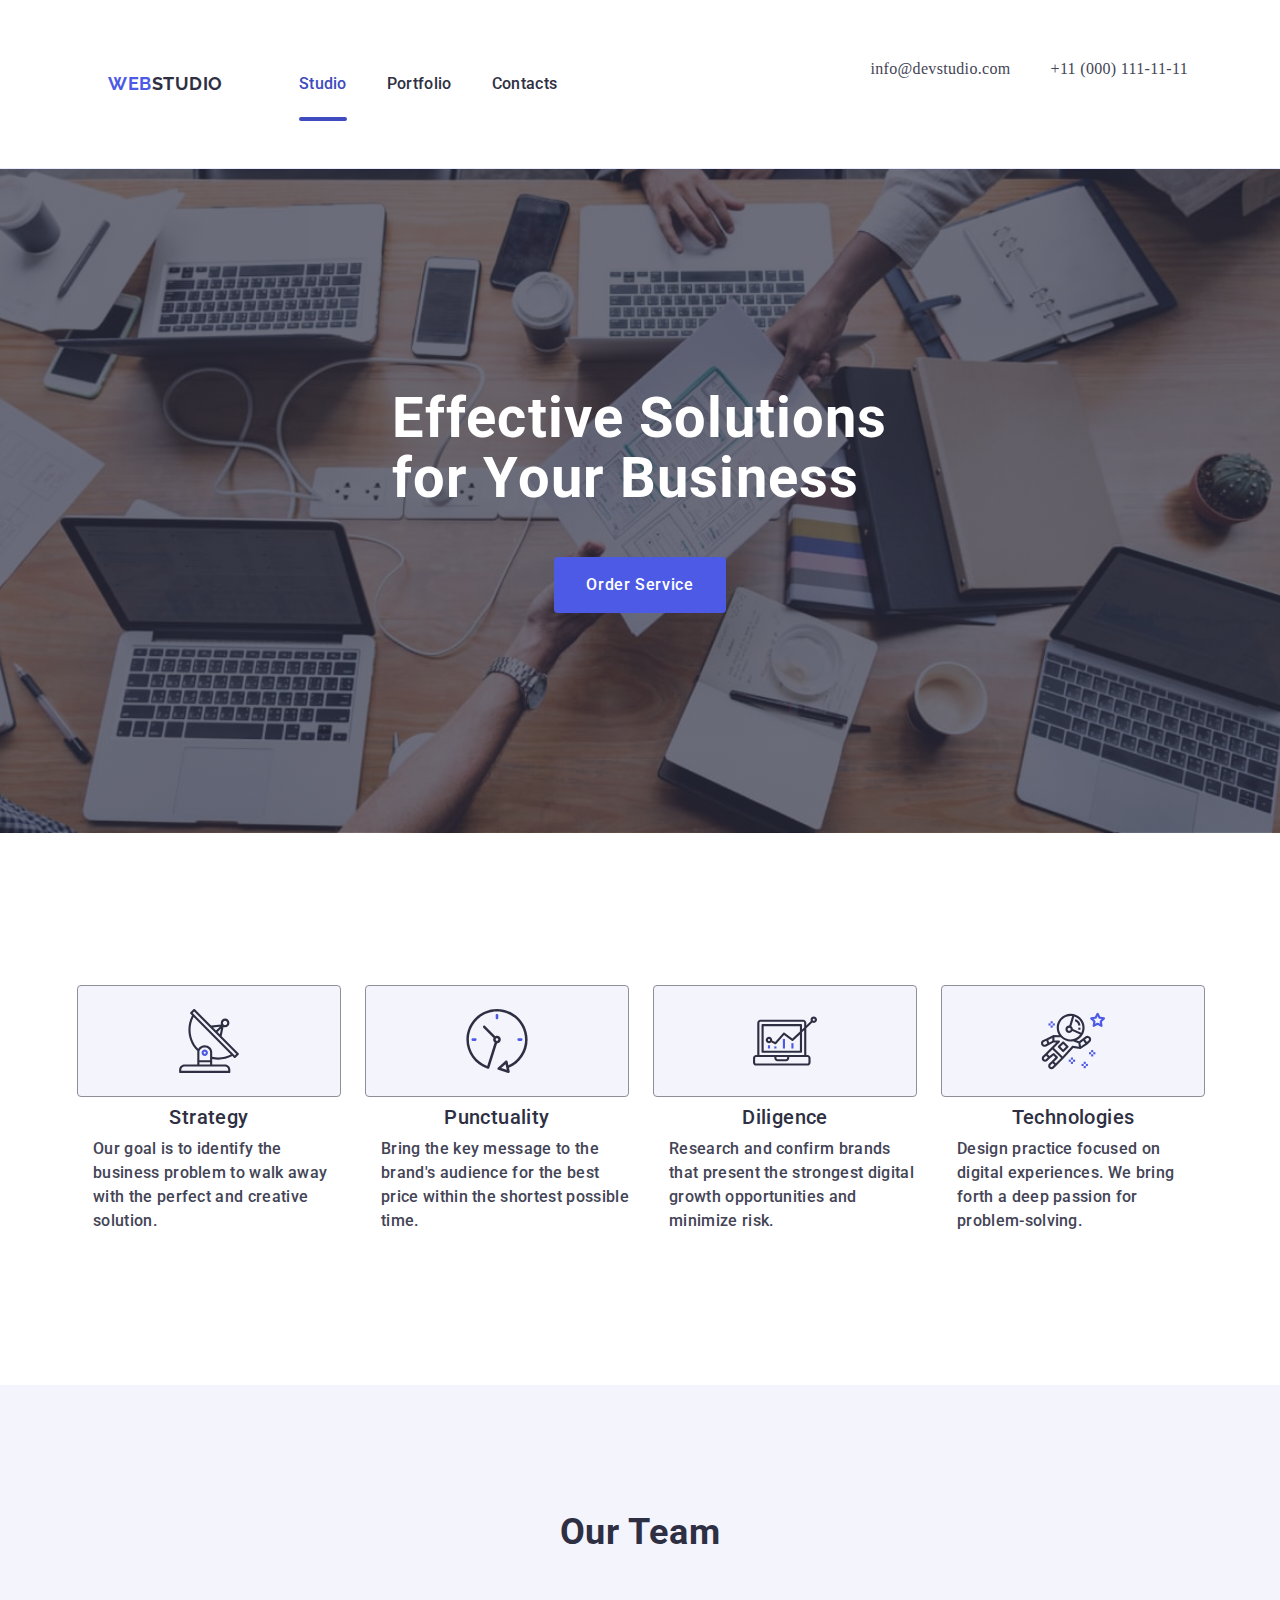
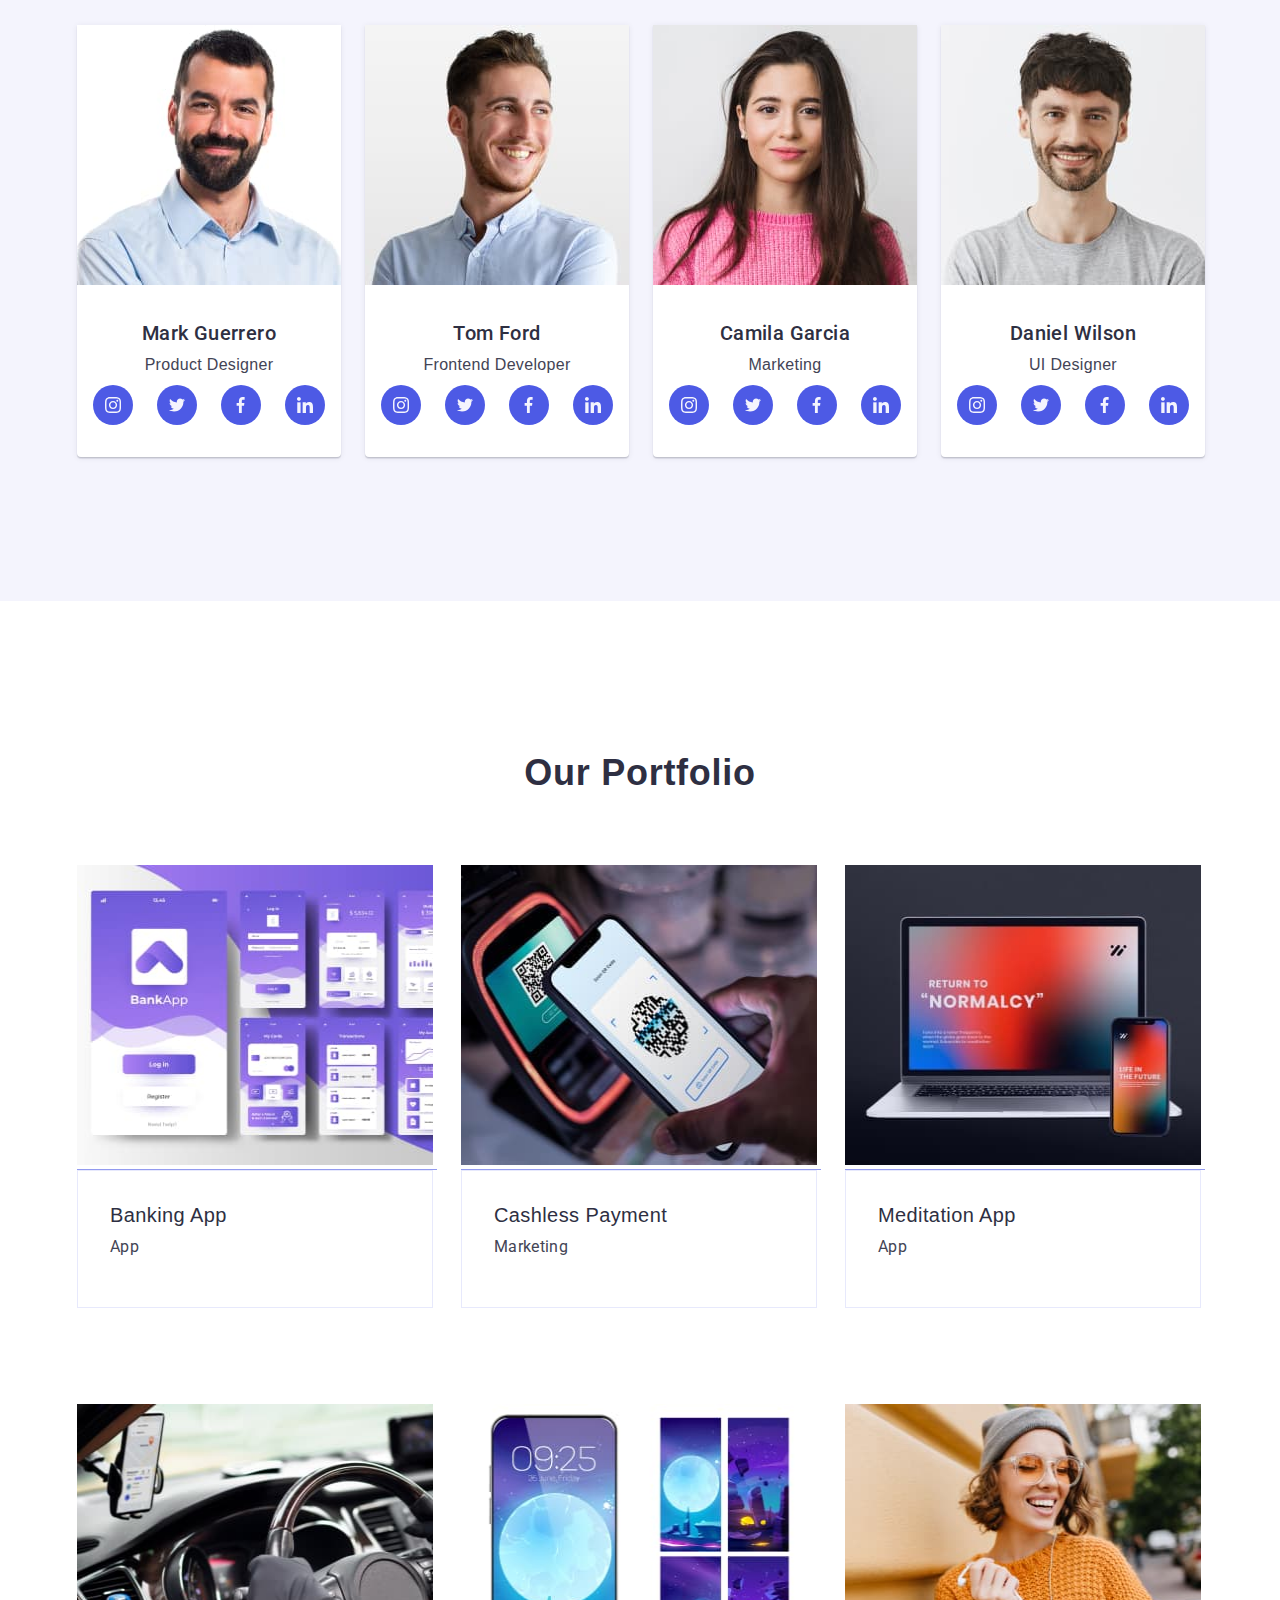
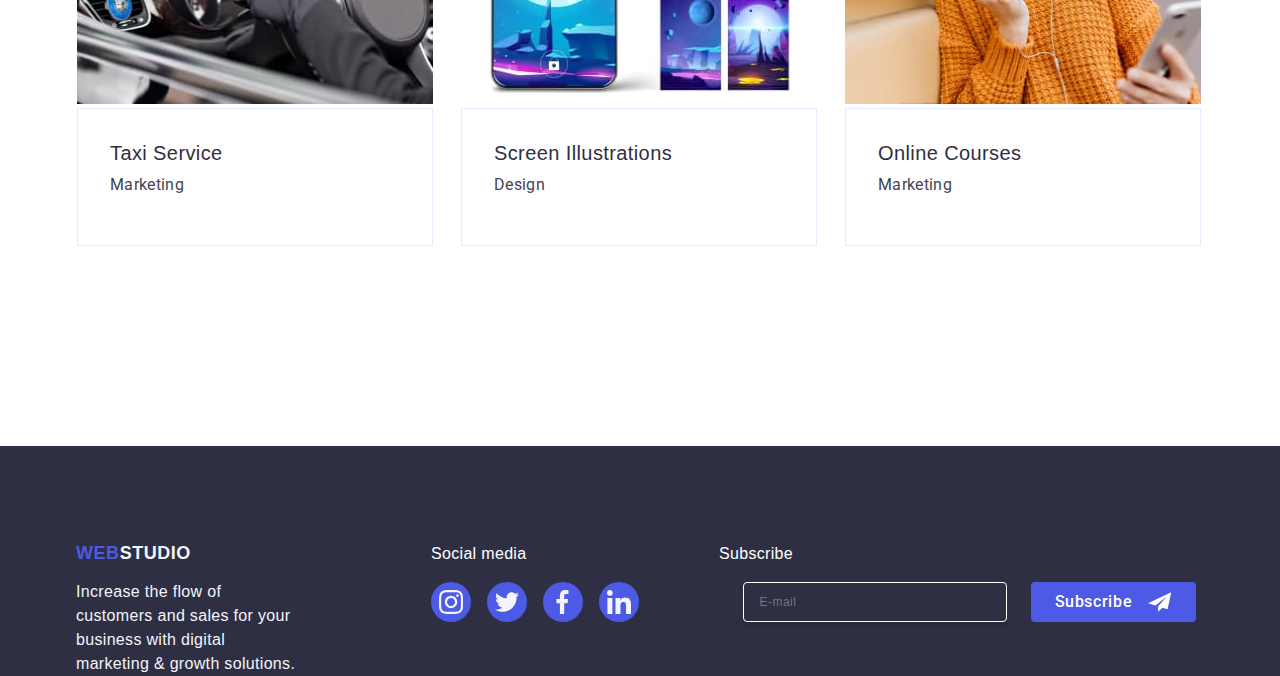
==== commit 0481104d: "style.css  file" ====
--- a/index.html
+++ b/index.html
@@ -312,13 +312,37 @@
           <ul class="list-our-portfolio">
             <li class="li-our-portfolio">
               <div class="double-items-wrap">
-                <img
+                 <picture>
+                    <source
+                      srcset="
+                        ./images/m-banking-app-1x.jpg   1x,
+                      ./images/m-banking-app-2x.jpg  2x
+                      "
+                      media="(min-width: 1158px)"
+                    />
+                    <source
+                      srcset="
+                         ./images/s-banking-app-1x.jpg   1x,
+                        ./images/s-banking-app-2x.jpg  2x
+                      "
+                      media="(min-width: 768px)"
+                    />
+                    <source
+                      srcset="
+                      ./images/xs-banking-app-1x.jpg   1x,
+                        ./images/xs-banking-app-2x.jpg  2x
+                      "
+                      media="(max-width: 767px)"
+                    />
+                   <img
                   src="./images/img-5n.jpg"
                   alt="banking-app-mokeup"
                   width="360"
                   height="300"
                   class="portfolio-img"
                 />
+                  </picture>
+              
                 <p class="new-text">
                   14 Stylish and User-Friendly App Design Concepts · Task
                   Manager App · Calorie Tracker App · Exotic Fruit Ecommerce App
@@ -333,13 +357,37 @@
 
             <li class="li-our-portfolio">
               <div class="double-items-wrap">
-                <img
+                 <picture>
+                    <source
+                      srcset="
+                        ./images/m-cashless-payment-1x.jpg   1x,
+                      ./images/m-cashless-payment-2x.jpg  2x
+                      "
+                      media="(min-width: 1158px)"
+                    />
+                    <source
+                      srcset="
+                         ./images/s-cashless-payment-1x.jpg   1x,
+                        ./images/s-cashless-payment-2x.jpg  2x
+                      "
+                      media="(min-width: 768px)"
+                    />
+                    <source
+                      srcset="
+                      ./images/xs-cashless-payment-1x.jpg   1x,
+                        ./images/xs-meditation-app-2x.jpg  2x
+                      "
+                      media="(max-width: 767px)"
+                    />
+                  <img
                   src="./images/img-6.jpg"
                   alt="Cashless Payment"
                   width="360"
                   height="300"
                    class="portfolio-img"
                 />
+                  </picture>
+               
                 <p class="new-text">
                   14 Stylish and User-Friendly App Design Concepts · Task
                   Manager App · Calorie Tracker App · Exotic Fruit Ecommerce App
@@ -356,13 +404,37 @@
 
             <li class="li-our-portfolio">
               <div class="double-items-wrap">
-                <img
+                  <picture>
+                    <source
+                      srcset="
+                        ./images/m-meditation-app-1x.jpg   1x,
+                      ./images/m-meditation-app-2x.jpg  2x
+                      "
+                      media="(min-width: 1158px)"
+                    />
+                    <source
+                      srcset="
+                         ./images/s-meditation-app-1x.jpg   1x,
+                        ./images/s-meditation-app-1x.jpg  2x
+                      "
+                      media="(min-width: 768px)"
+                    />
+                    <source
+                      srcset="
+                      ./images/xs-meditation-app-1x.jpg   1x,
+                        ./images/xs-meditation-app-1x.jpg  2x
+                      "
+                      media="(max-width: 767px)"
+                    />
+                  <img
                   src="./images/img-7.jpg"
                   alt="meditation app mokeup"
                   width="360"
                   height="300"
                    class="portfolio-img"
                 />
+                  </picture>
+              
                 <p class="new-text">
                   14 Stylish and User-Friendly App Design Concepts · Task
                   Manager App · Calorie Tracker App · Exotic Fruit Ecommerce App
@@ -377,13 +449,37 @@
 
             <li class="li-our-portfolio">
               <div class="double-items-wrap">
-                <img
+                   <picture>
+                    <source
+                      srcset="
+                        ./images/m-taxi-service-1x.jpg   1x,
+                      ./images/m-taxi-service-2x.jpg  2x
+                      "
+                      media="(min-width: 1158px)"
+                    />
+                    <source
+                      srcset="
+                         ./images/s-taxi-service-1x.jpg   1x,
+                        ./images/s-taxi-service-1x.jpg  2x
+                      "
+                      media="(min-width: 768px)"
+                    />
+                    <source
+                      srcset="
+                      ./images/xs-taxi-service-1x.jpg   1x,
+                        ./images/xs-taxi-service-1x.jpg  2x
+                      "
+                      media="(max-width: 767px)"
+                    />
+                   <img
                   src="./images/img-8.jpg"
                   alt="Taxi Service"
                   width="360"
                   height="300"
                    class="portfolio-img"
                 />
+                  </picture>
+               
                 <p class="new-text">
                   14 Stylish and User-Friendly App Design Concepts · Task
                   Manager App · Calorie Tracker App · Exotic Fruit Ecommerce App
@@ -398,13 +494,37 @@
 
             <li class="li-our-portfolio">
               <div class="double-items-wrap">
-                <img
+                   <picture>
+                    <source
+                      srcset="
+                        ./images/m-screeen-illustrations-1x.jpg   1x,
+                      ./images/m-screeen-illustrations-2x.jpg  2x
+                      "
+                      media="(min-width: 1158px)"
+                    />
+                    <source
+                      srcset="
+                         ./images/s-screeen-illustrations-1x.jpg   1x,
+                        ./images/s-screeen-illustrations-2x.jpg   2x
+                      "
+                      media="(min-width: 768px)"
+                    />
+                    <source
+                      srcset="
+                      ./images/xs-screeen-illustrations-1x.jpg   1x,
+                        ./images/xs-screeen-illustrations-2x.jpg  2x
+                      "
+                      media="(max-width: 767px)"
+                    />
+                      <img
                   src="./images/img-9.jpg"
                   alt="Screen Illustrations"
                   width="360"
                   height="300"
                    class="portfolio-img"
                 />
+                  </picture>
+             
                 <p class="new-text">
                   14 Stylish and User-Friendly App Design Concepts · Task
                   Manager App · Calorie Tracker App · Exotic Fruit Ecommerce App
@@ -425,21 +545,21 @@
                     <source
                       srcset="
                         ./images/m-online-courses-1x.jpg   1x,
-                      ./images/m-online-courses-2x  2x
+                      ./images/m-online-courses-2x.jpg  2x
                       "
                       media="(min-width: 1158px)"
                     />
                     <source
                       srcset="
                          ./images/s-online-courses-1x.jpg   1x,
-                        ./images/s-online-courses-2x  2x
+                        ./images/s-online-courses-2x.jpg  2x
                       "
                       media="(min-width: 768px)"
                     />
                     <source
                       srcset="
                       ./images/xs-online-courses-1x.jpg   1x,
-                        ./images/xs-online-courses-2x  2x
+                        ./images/xs-online-courses-2x.jpg  2x
                       "
                       media="(max-width: 767px)"
                     />
--- a/css/styles.css
+++ b/css/styles.css
@@ -677,7 +677,7 @@
   max-width: 288px;
 }
 .footer-section {
-  font-family: raleway;
+  /* font-family: raleway; */
   background-color: #2e2f42;
   /* padding: 100px 0; */
   padding: 96px 0;
@@ -1318,7 +1318,10 @@
     margin: 0px;
   }
   .container-two {
-    width: 500px;
+    max-width: 584px;
+    display: flex;
+    flex-wrap: wrap;
+    gap: 72px 24px;
   }
   .footer-section {
     padding: 0px;
@@ -1349,6 +1352,7 @@
   }
   .ul-list-footer {
     max-width: 264px;
+    justify-content: flex-start;
   }
   .footer-subscribe-container {
     justify-content: left;
@@ -1359,17 +1363,22 @@
     justify-content: left;
     margin-left: 0px;
     margin-bottom: 16px;
+    padding-left: 0px;
+    padding-bottom: 0px;
   }
   .subscribe-button {
     margin-top: 0px;
     margin-left: 24px;
   }
   .footer-descripton {
-    margin-bottom: 0px;
+    margin: unset;
   }
   .email-form {
     flex-flow: row;
     display: flex;
+  }
+  .footer-email-box {
+    width: 264px;
   }
 }
 /* -------screen 1158--------- */
@@ -1515,24 +1524,30 @@
     flex: unset;
   }
   .paragraph-subscribe {
-    width: 264px;
-  }
-  .footer-subscribe-container {
-    width: 553px;
-  }
+    /* width: 264px; */
+    padding-left: 0px;
+  }
+
   .footer-web {
     display: inline-flex;
   }
-
+  /* .container-footer-big {
+    max-width: 1158px;
+    gap: unset;
+    flex-wrap: nowrap;
+    display: flex;
+  } */
   .container-one {
     margin-right: 120px;
-    margin-left: 156px;
-    margin-bottom: 72px;
+    padding: 0 15px;
   }
   .container-two {
     display: flex;
     align-items: baseline;
     margin: 0 auto;
+    max-width: 1158px;
+    gap: unset;
+    flex-wrap: nowrap;
   }
   .container-for-icons {
     margin-bottom: 16px;
@@ -1541,8 +1556,9 @@
     display: flex;
   }
   .footer-subscribe-container {
-    width: 453px;
     margin-left: 80px;
+    width: unset;
+    margin-bottom: 0px;
   }
   .email-form {
     display: flex;
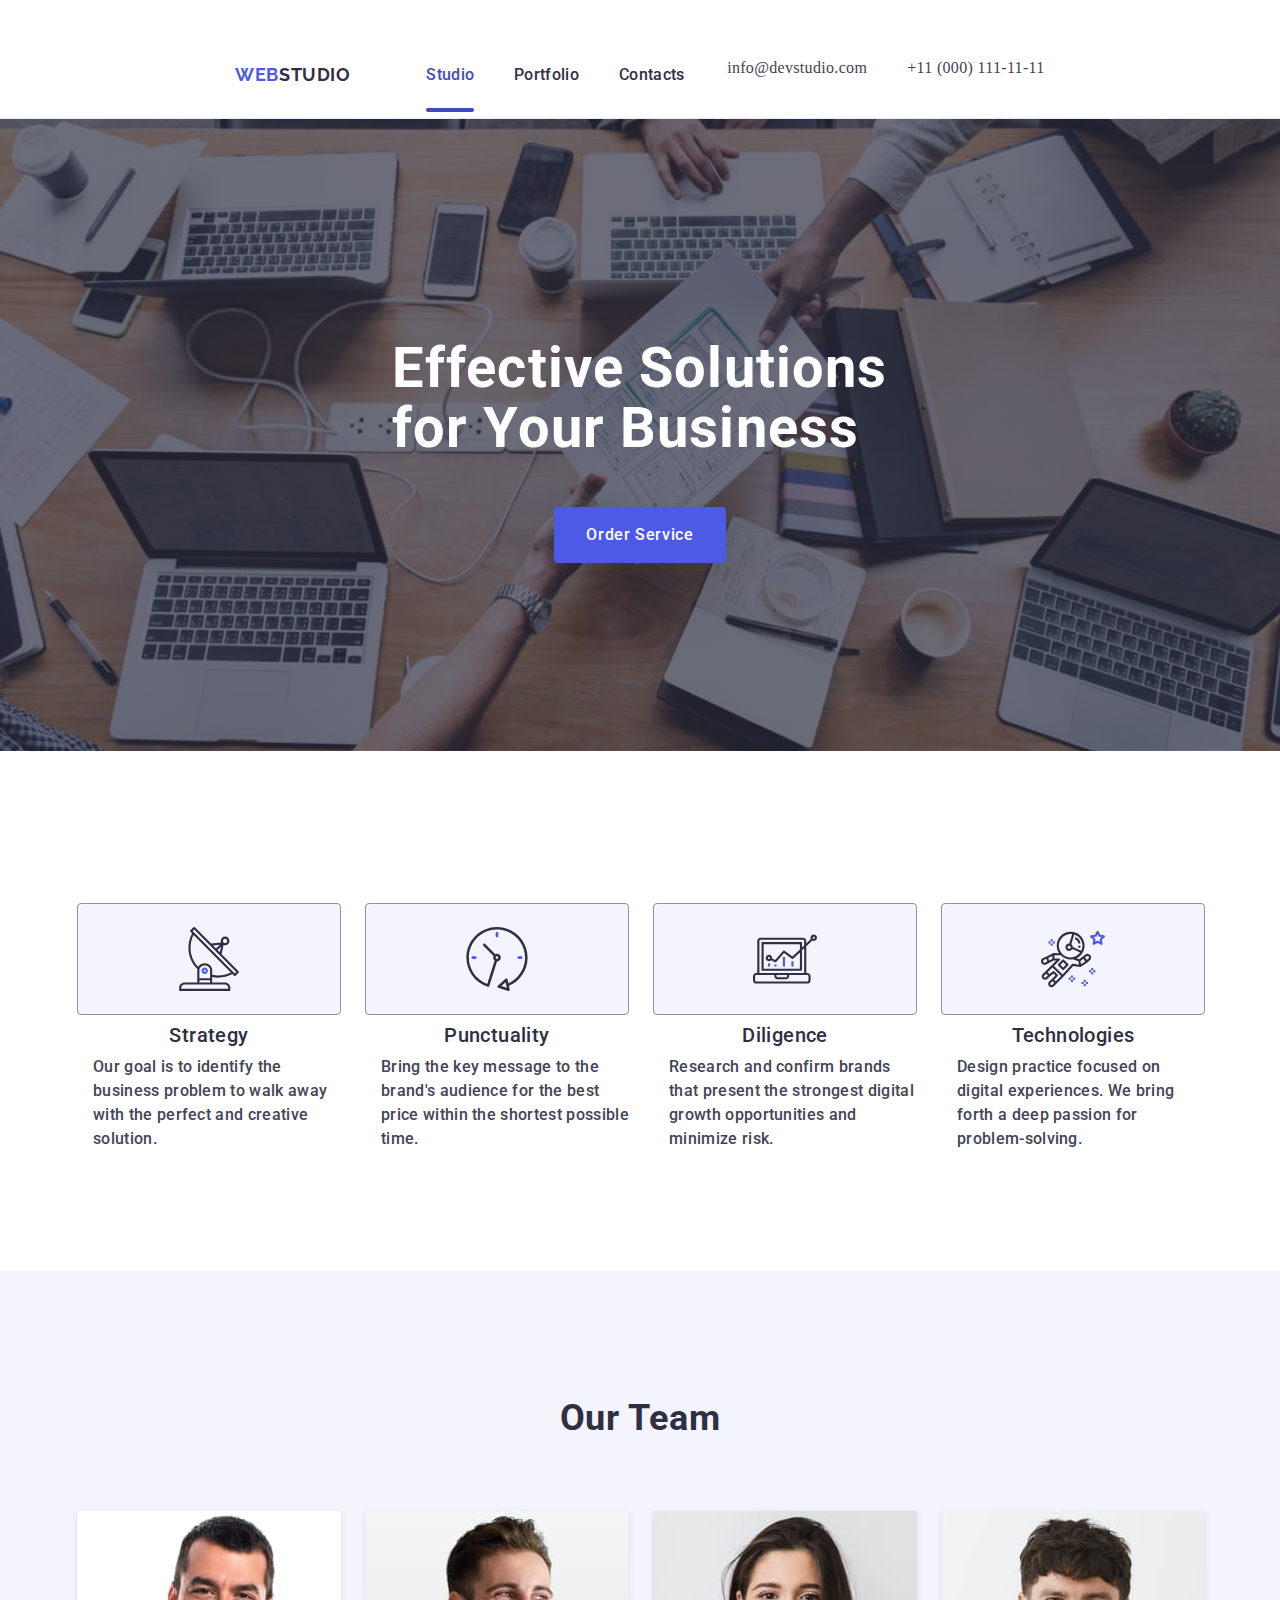
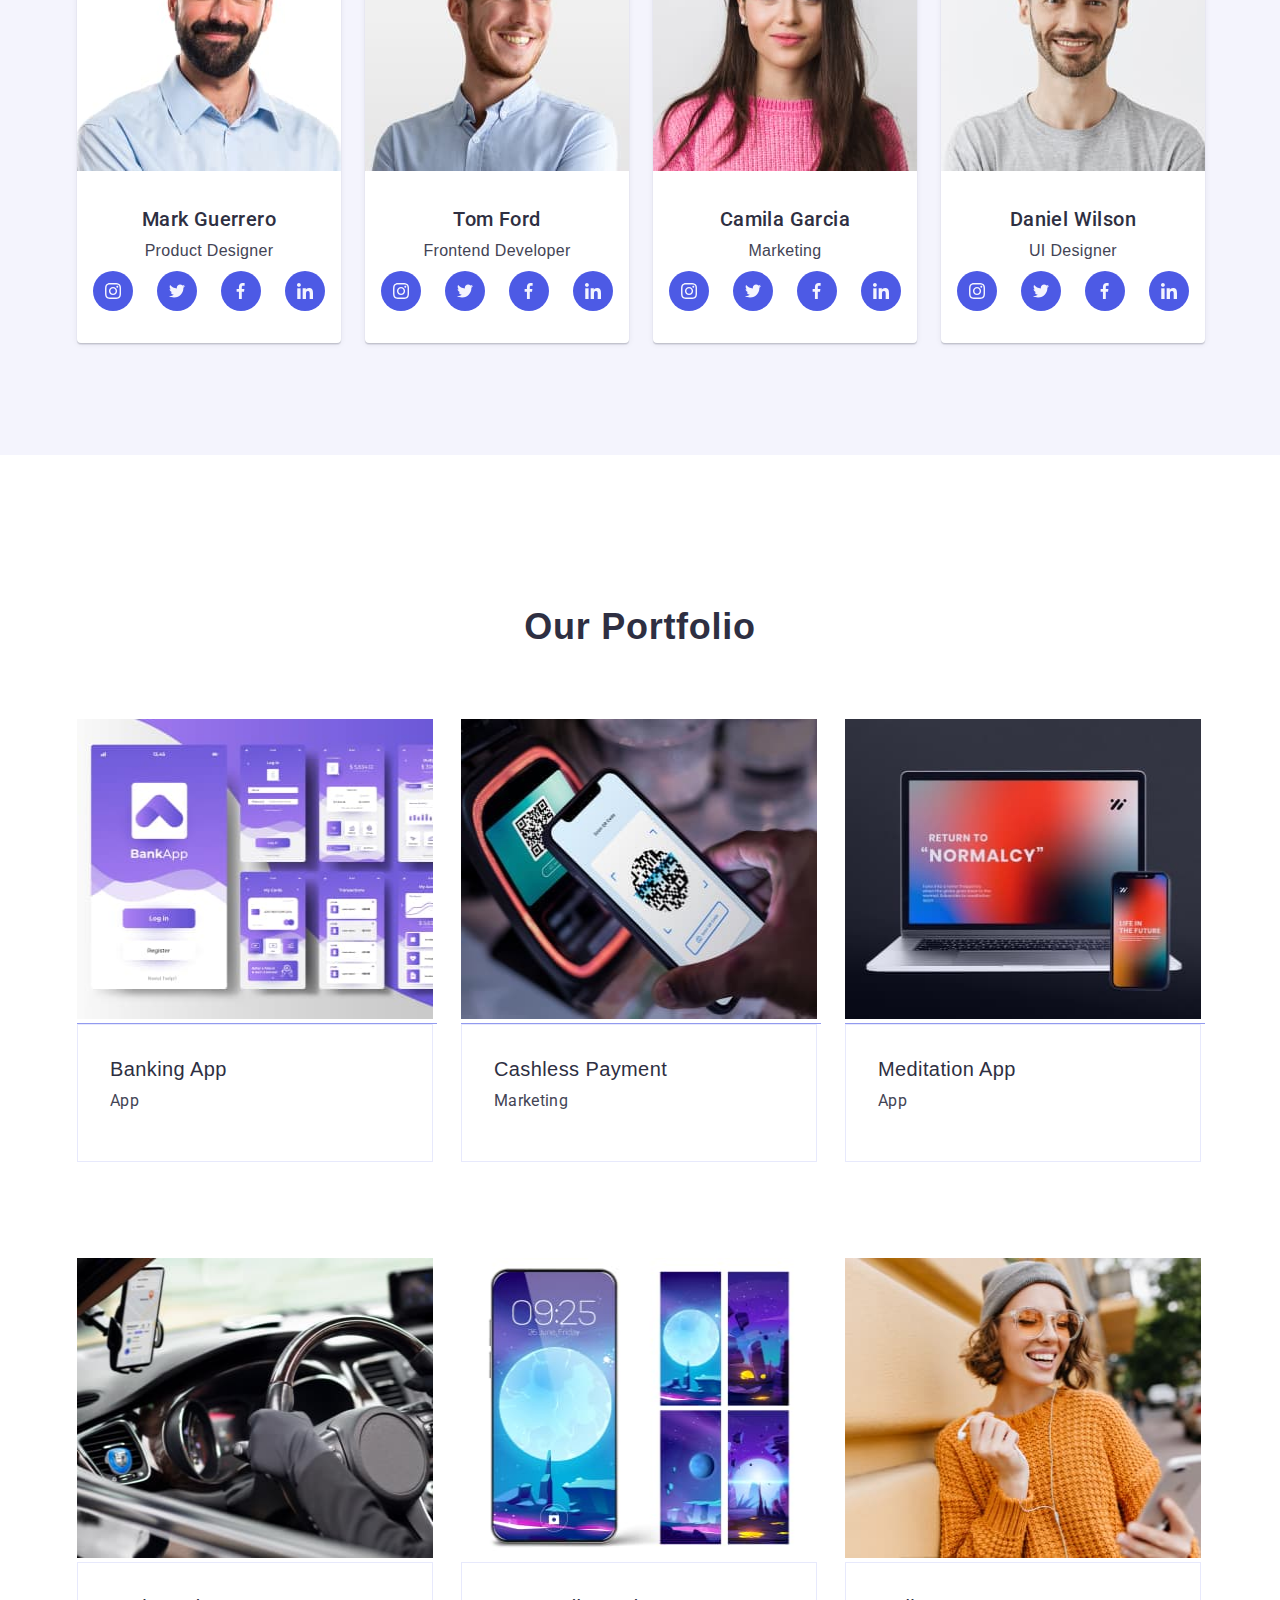
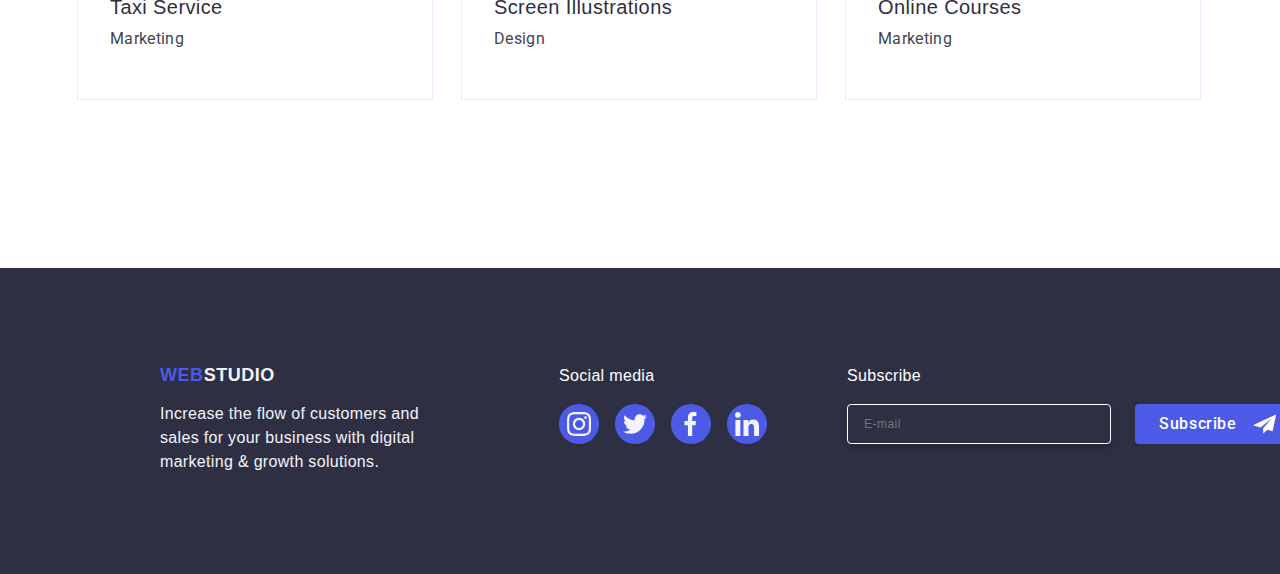
==== commit 2dc321a7: "style.css  file" ====
--- a/index.html
+++ b/index.html
@@ -40,7 +40,7 @@
           </ul>
         </nav>
         <address class="address-class">
-          <ul class="wrap-one">
+          <ul class="wrap-two">
             <li>
               <a href="mailto:info@devstudio.com" class="contact-details"
                 >info@devstudio.com</a
@@ -375,7 +375,7 @@
                     <source
                       srcset="
                       ./images/xs-cashless-payment-1x.jpg   1x,
-                        ./images/xs-meditation-app-2x.jpg  2x
+                        ./images/xs-cashless-payment-2x.jpg  2x
                       "
                       media="(max-width: 767px)"
                     />
@@ -415,14 +415,14 @@
                     <source
                       srcset="
                          ./images/s-meditation-app-1x.jpg   1x,
-                        ./images/s-meditation-app-1x.jpg  2x
+                        ./images/s-meditation-app-2x.jpg  2x
                       "
                       media="(min-width: 768px)"
                     />
                     <source
                       srcset="
                       ./images/xs-meditation-app-1x.jpg   1x,
-                        ./images/xs-meditation-app-1x.jpg  2x
+                        ./images/xs-meditation-app-2x.jpg  2x
                       "
                       media="(max-width: 767px)"
                     />
@@ -460,14 +460,14 @@
                     <source
                       srcset="
                          ./images/s-taxi-service-1x.jpg   1x,
-                        ./images/s-taxi-service-1x.jpg  2x
+                        ./images/s-taxi-service-2x.jpg  2x
                       "
                       media="(min-width: 768px)"
                     />
                     <source
                       srcset="
                       ./images/xs-taxi-service-1x.jpg   1x,
-                        ./images/xs-taxi-service-1x.jpg  2x
+                        ./images/xs-taxi-service-2x.jpg  2x
                       "
                       media="(max-width: 767px)"
                     />
@@ -497,22 +497,22 @@
                    <picture>
                     <source
                       srcset="
-                        ./images/m-screeen-illustrations-1x.jpg   1x,
-                      ./images/m-screeen-illustrations-2x.jpg  2x
+                        ./images/m-screen-illustrations-1x.jpg   1x,
+                      ./images/m-screen-illustrations-2x.jpg  2x
                       "
                       media="(min-width: 1158px)"
                     />
                     <source
                       srcset="
-                         ./images/s-screeen-illustrations-1x.jpg   1x,
-                        ./images/s-screeen-illustrations-2x.jpg   2x
+                         ./images/s-screen-illustrations-1x.jpg   1x,
+                        ./images/s-screen-illustrations-2x.jpg   2x
                       "
                       media="(min-width: 768px)"
                     />
                     <source
                       srcset="
-                      ./images/xs-screeen-illustrations-1x.jpg   1x,
-                        ./images/xs-screeen-illustrations-2x.jpg  2x
+                      ./images/xs-screen-illustrations-1x.jpg   1x,
+                        ./images/xs-screen-illustrations-2x.jpg  2x
                       "
                       media="(max-width: 767px)"
                     />
--- a/css/styles.css
+++ b/css/styles.css
@@ -790,9 +790,11 @@
   height: 80px;
   /* margin-bottom: 16px; */
   /* margin-left: 80px; */
-  /* display: flex; */
-  align-items: center;
-  justify-content: center;
+  /* align-items: center;
+  justify-content: center; */
+
+  flex-wrap: nowrap;
+  margin: 0 auto;
 }
 .paragraph-subscribe {
   font-weight: 500;
@@ -801,11 +803,11 @@
   letter-spacing: 0.02em;
   color: #fff;
   margin-bottom: 16px;
-  max-width: 288px;
-  margin: 0 auto;
-  padding-left: 95px;
-  padding-bottom: 16px;
-  width: 264px;
+  max-width: 664px;
+
+  display: flex;
+  align-items: center;
+  justify-content: center;
 }
 .footer-email-box {
   border: 1px solid #ffffff;
@@ -836,11 +838,10 @@
   color: #fff;
   border: none;
   display: flex;
-  justify-content: center;
-  align-items: center;
+  /* align-items: center;
+  justify-content: center; */
   background-color: #4d5ae5;
 
-  /* margin-bottom: 96px; */
   margin: 0 auto;
   margin-top: 16px;
 }
@@ -1159,6 +1160,9 @@
 
 @media screen and (min-width: 768px) {
   /* header */
+  .nav-container {
+    padding: 0px;
+  }
   .header-menu-options {
     font-family: roboto;
     font-weight: 500;
@@ -1186,10 +1190,7 @@
     display: flex;
     align-items: end;
   }
-  .address-class {
-  }
-  .wrap-one {
-  }
+
   .contact-details {
     font-family: rototo;
     font-style: normal;
@@ -1202,6 +1203,14 @@
     transition: color 250ms cubic-bezier(0.4, 0, 0.2, 1);
     display: flex;
   }
+  .address-class {
+    display: flex;
+    margin: 0px;
+  }
+  .contact-details {
+    gap: 12px;
+    margin: 0px;
+  }
   /* section 1 */
   .picture-people-office {
     min-width: 768px;
@@ -1356,8 +1365,11 @@
   }
   .footer-subscribe-container {
     justify-content: left;
-    min-width: 500px;
+
     margin-bottom: 96px;
+    display: flex;
+    flex-direction: row;
+    flex-wrap: wrap;
   }
   .paragraph-subscribe {
     justify-content: left;
@@ -1379,6 +1391,9 @@
   }
   .footer-email-box {
     width: 264px;
+    display: flex;
+
+    justify-content: flex-start;
   }
 }
 /* -------screen 1158--------- */
@@ -1401,6 +1416,7 @@
     padding: 0 15px;
     margin: 0 auto;
     padding: 32px 16px;
+    padding-bottom: 0px;
   }
   /* header */
   .header-container {
@@ -1408,6 +1424,13 @@
   }
   .burger {
     display: none;
+  }
+  .wrap-two {
+    gap: 40px;
+    padding: 24px 0;
+    display: flex;
+    /* justify-content: center;
+    align-items: center; */
   }
   /* section 1 */
   .picture-people-office {
@@ -1531,12 +1554,7 @@
   .footer-web {
     display: inline-flex;
   }
-  /* .container-footer-big {
-    max-width: 1158px;
-    gap: unset;
-    flex-wrap: nowrap;
-    display: flex;
-  } */
+
   .container-one {
     margin-right: 120px;
     padding: 0 15px;
@@ -1553,12 +1571,17 @@
     margin-bottom: 16px;
   }
   .ul-list-footer {
-    display: flex;
+    /* display: flex; */
+    max-width: 268px;
+    justify-content: flex-start;
   }
   .footer-subscribe-container {
     margin-left: 80px;
     width: unset;
     margin-bottom: 0px;
+    display: flex;
+    flex-direction: row;
+    flex-wrap: wrap;
   }
   .email-form {
     display: flex;
@@ -1572,4 +1595,7 @@
     display: flex;
     justify-content: space-evenly;
   }
-}
+  .footer-descripton {
+    margin-bottom: 100px;
+  }
+}
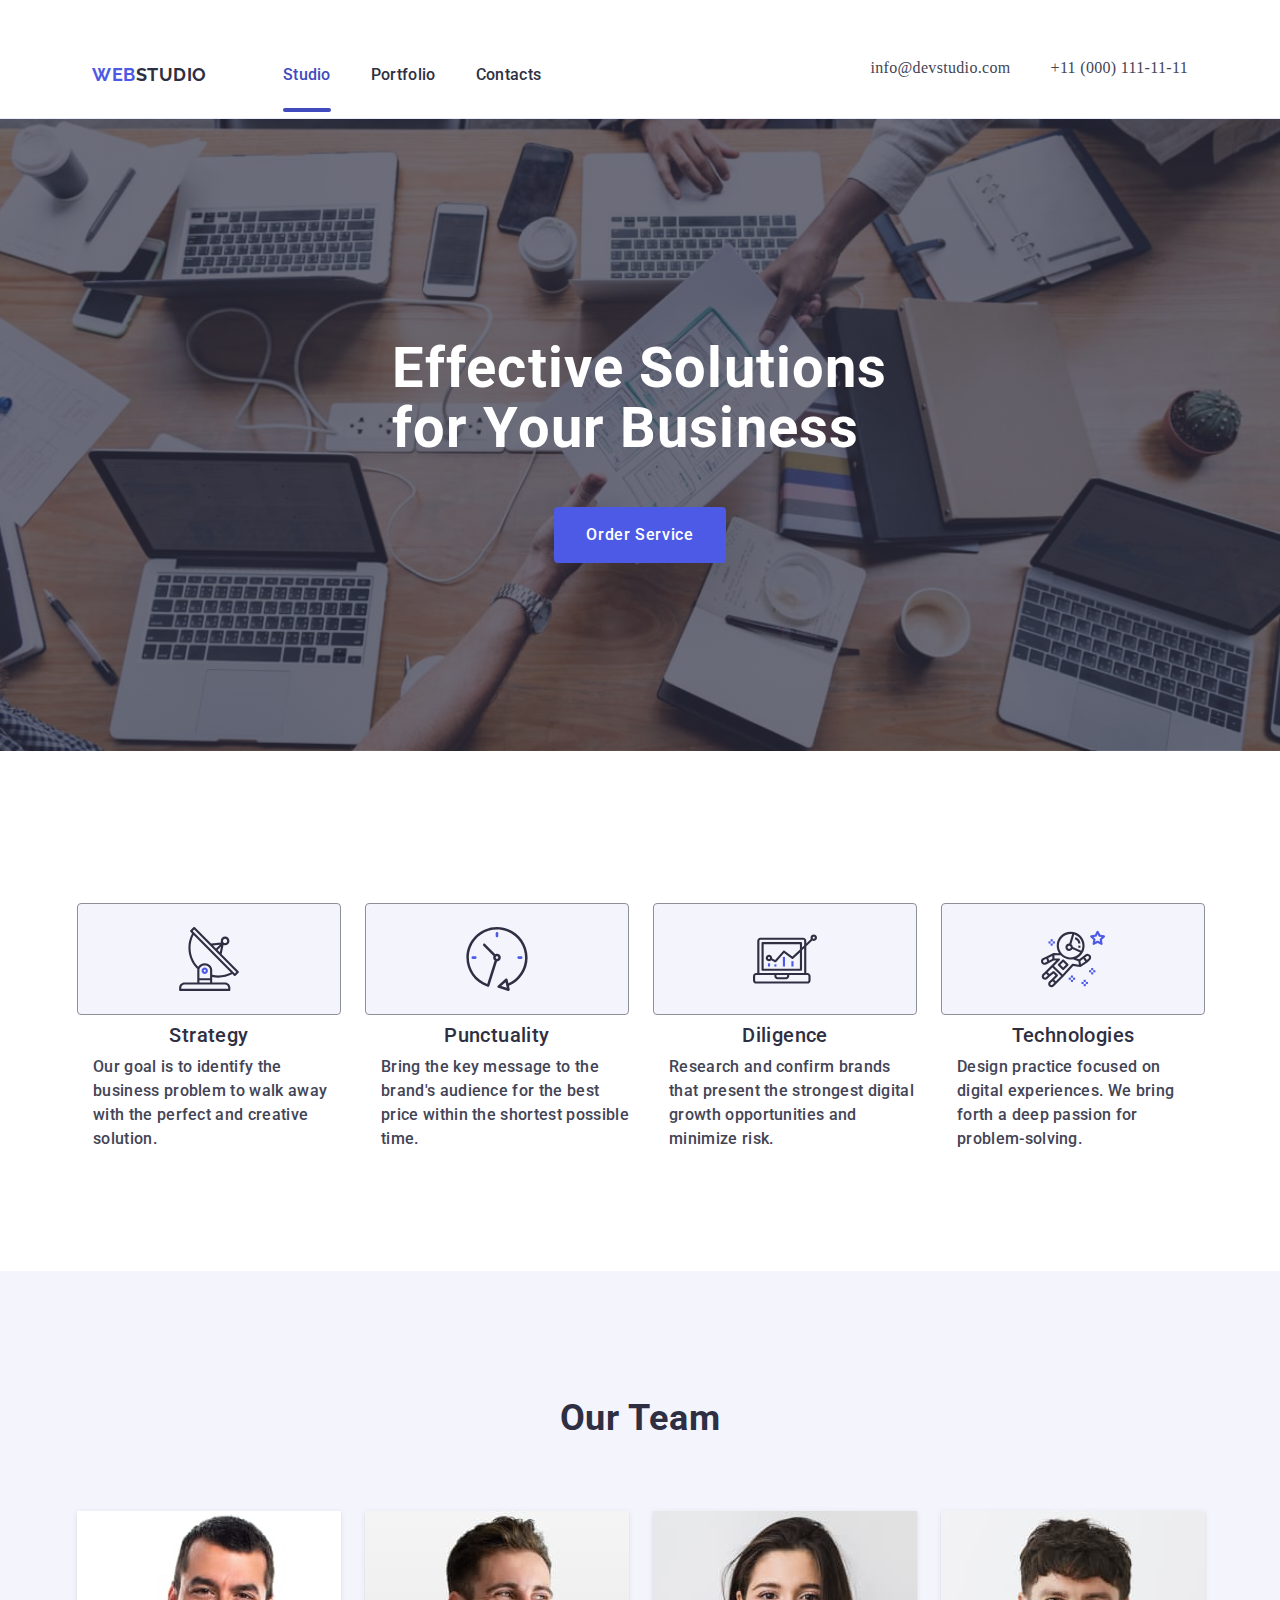
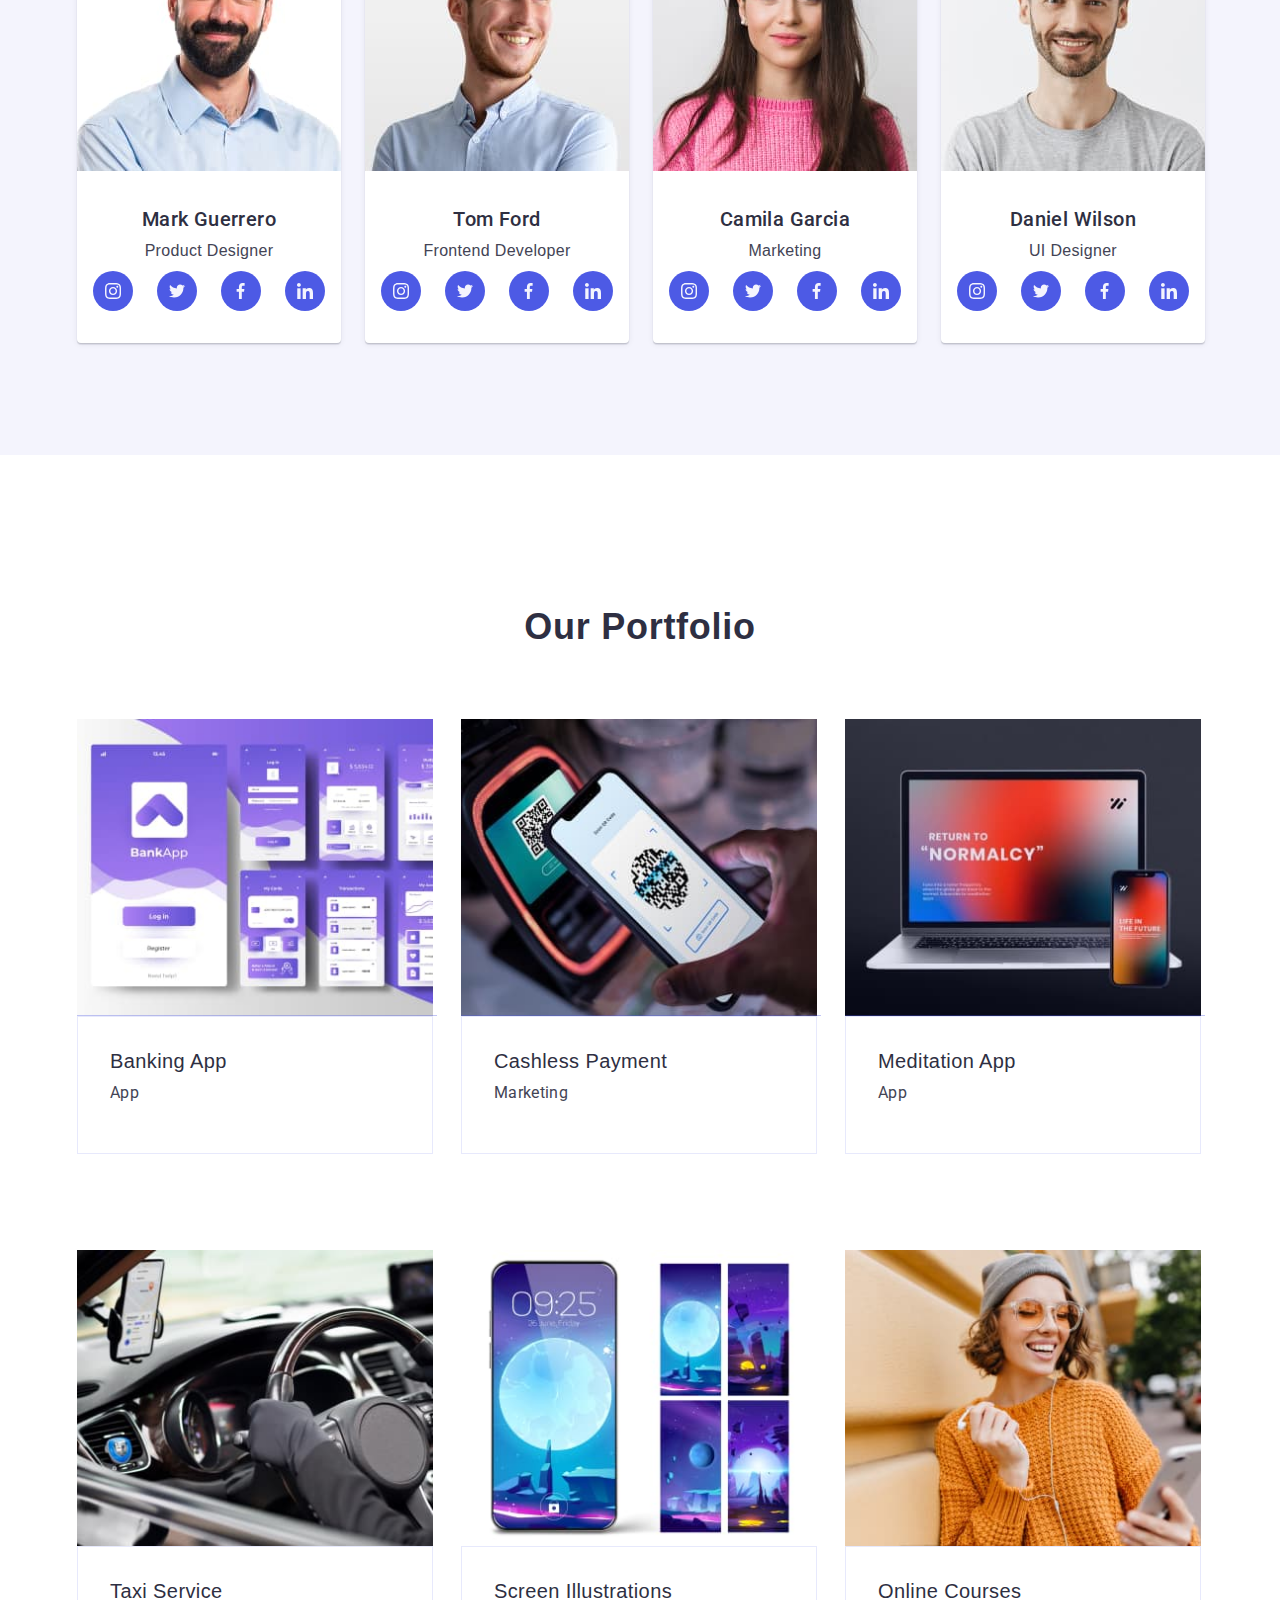
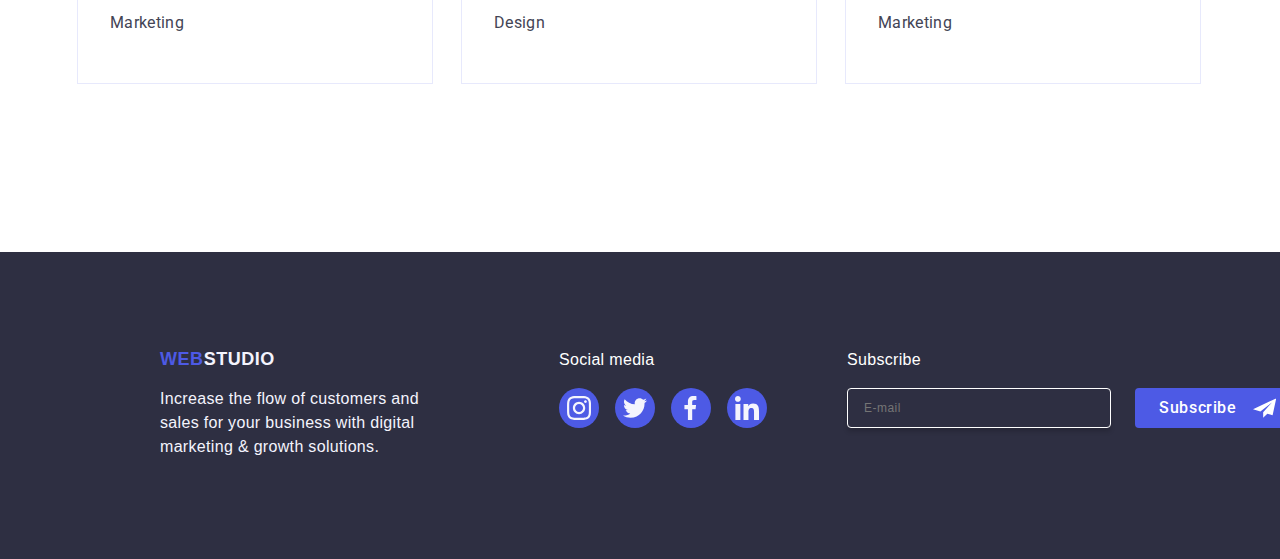
==== commit 9af81d43: "style.css  file" ====
--- a/index.html
+++ b/index.html
@@ -38,10 +38,15 @@
               <a href="" class="header-menu-options">Contacts</a>
             </li>
           </ul>
+          <!-- <button class="burger-menu" id="burger-menu" aria-label="Toggle navigation" aria-expanded="false">
+  <div class="burger-line"></div>
+  <div class="burger-line"></div>
+  <div class="burger-line"></div>
+</button> -->
         </nav>
         <address class="address-class">
           <ul class="wrap-two">
-            <li>
+            <li class="contact-details-container">
               <a href="mailto:info@devstudio.com" class="contact-details"
                 >info@devstudio.com</a
               ><br />
@@ -53,10 +58,7 @@
             </li>
           </ul>
         </address>
-        <div class="burger">
-          <input type="checkbox" id="burger-checkbox" class="burger-checkbox">
-  <label class="burger" for="burger-checkbox"></label>
-        </div>
+        
       </div>
     </header>
     <main>
@@ -522,7 +524,7 @@
                   width="360"
                   height="300"
                    class="portfolio-img"
-                />
+                   />
                   </picture>
              
                 <p class="new-text">
--- a/css/styles.css
+++ b/css/styles.css
@@ -188,47 +188,22 @@
 .burger-checkbox {
   position: absolute;
   visibility: hidden;
-}
-.burger {
-  cursor: pointer;
-  display: block;
+  visibility: visible;
+}
+.burger-menu.open .burger-line:nth-child(1) {
+  transform: rotate(45deg);
   position: relative;
-  border: none;
-  background: transparent;
-  width: 40px;
-  height: 26px;
-  margin: 30px auto;
-}
-.burger::before,
-.burger::after {
-  content: "";
-  left: 0;
-  position: absolute;
-  display: block;
-  width: 100%;
-  height: 4px;
-  border-radius: 10px;
-  background: #000;
-}
-.burger::before {
-  top: 0;
-  box-shadow: 0 11px 0 #000;
-  transition: box-shadow 0.3s 0.15s, top 0.3s 0.15s, transform 0.3s;
-}
-.burger::after {
-  bottom: 0;
-  transition: bottom 0.3s 0.15s, transform 0.3s;
-}
-.burger-checkbox:checked + .burger::before {
-  top: 11px;
-  transform: rotate(45deg);
-  box-shadow: 0 6px 0 rgba(0, 0, 0, 0);
-  transition: box-shadow 0.15s, top 0.3s, transform 0.3s 0.15s;
-}
-.burger-checkbox:checked + .burger::after {
-  bottom: 11px;
+  top: 8px;
+}
+
+.burger-menu.open .burger-line:nth-child(2) {
+  opacity: 0;
+}
+
+.burger-menu.open .burger-line:nth-child(3) {
   transform: rotate(-45deg);
-  transition: bottom 0.3s, transform 0.3s 0.15s;
+  position: relative;
+  top: -8px;
 }
 /* -------- section 1 -----------*/
 .order-message {
@@ -644,6 +619,11 @@
   position: relative;
   overflow: hidden;
 }
+.portfolio-img {
+  display: block;
+  max-width: 100%;
+  height: auto;
+}
 .double-items-wrap {
   position: relative;
   overflow: hidden;
@@ -1190,7 +1170,9 @@
     display: flex;
     align-items: end;
   }
-
+  .contact-detailes-container {
+    height: 24px;
+  }
   .contact-details {
     font-family: rototo;
     font-style: normal;
@@ -1205,11 +1187,13 @@
   }
   .address-class {
     display: flex;
+    align-items: center;
     margin: 0px;
   }
   .contact-details {
-    gap: 12px;
+    /* gap: 12px; */
     margin: 0px;
+    height: 24px;
   }
   /* section 1 */
   .picture-people-office {
@@ -1221,6 +1205,7 @@
   }
   .order-message {
     max-width: 768;
+    max-height: 436;
     background-repeat: no-repeat;
     background-position: center;
     background-size: cover;
@@ -1421,6 +1406,8 @@
   /* header */
   .header-container {
     width: 1128px;
+    display: flex;
+    justify-content: space-between;
   }
   .burger {
     display: none;
@@ -1429,8 +1416,7 @@
     gap: 40px;
     padding: 24px 0;
     display: flex;
-    /* justify-content: center;
-    align-items: center; */
+    justify-content: end;
   }
   /* section 1 */
   .picture-people-office {
@@ -1443,6 +1429,7 @@
   }
   .order-message {
     max-width: 1440;
+
     padding-top: 188px;
     padding-bottom: 188px;
   }
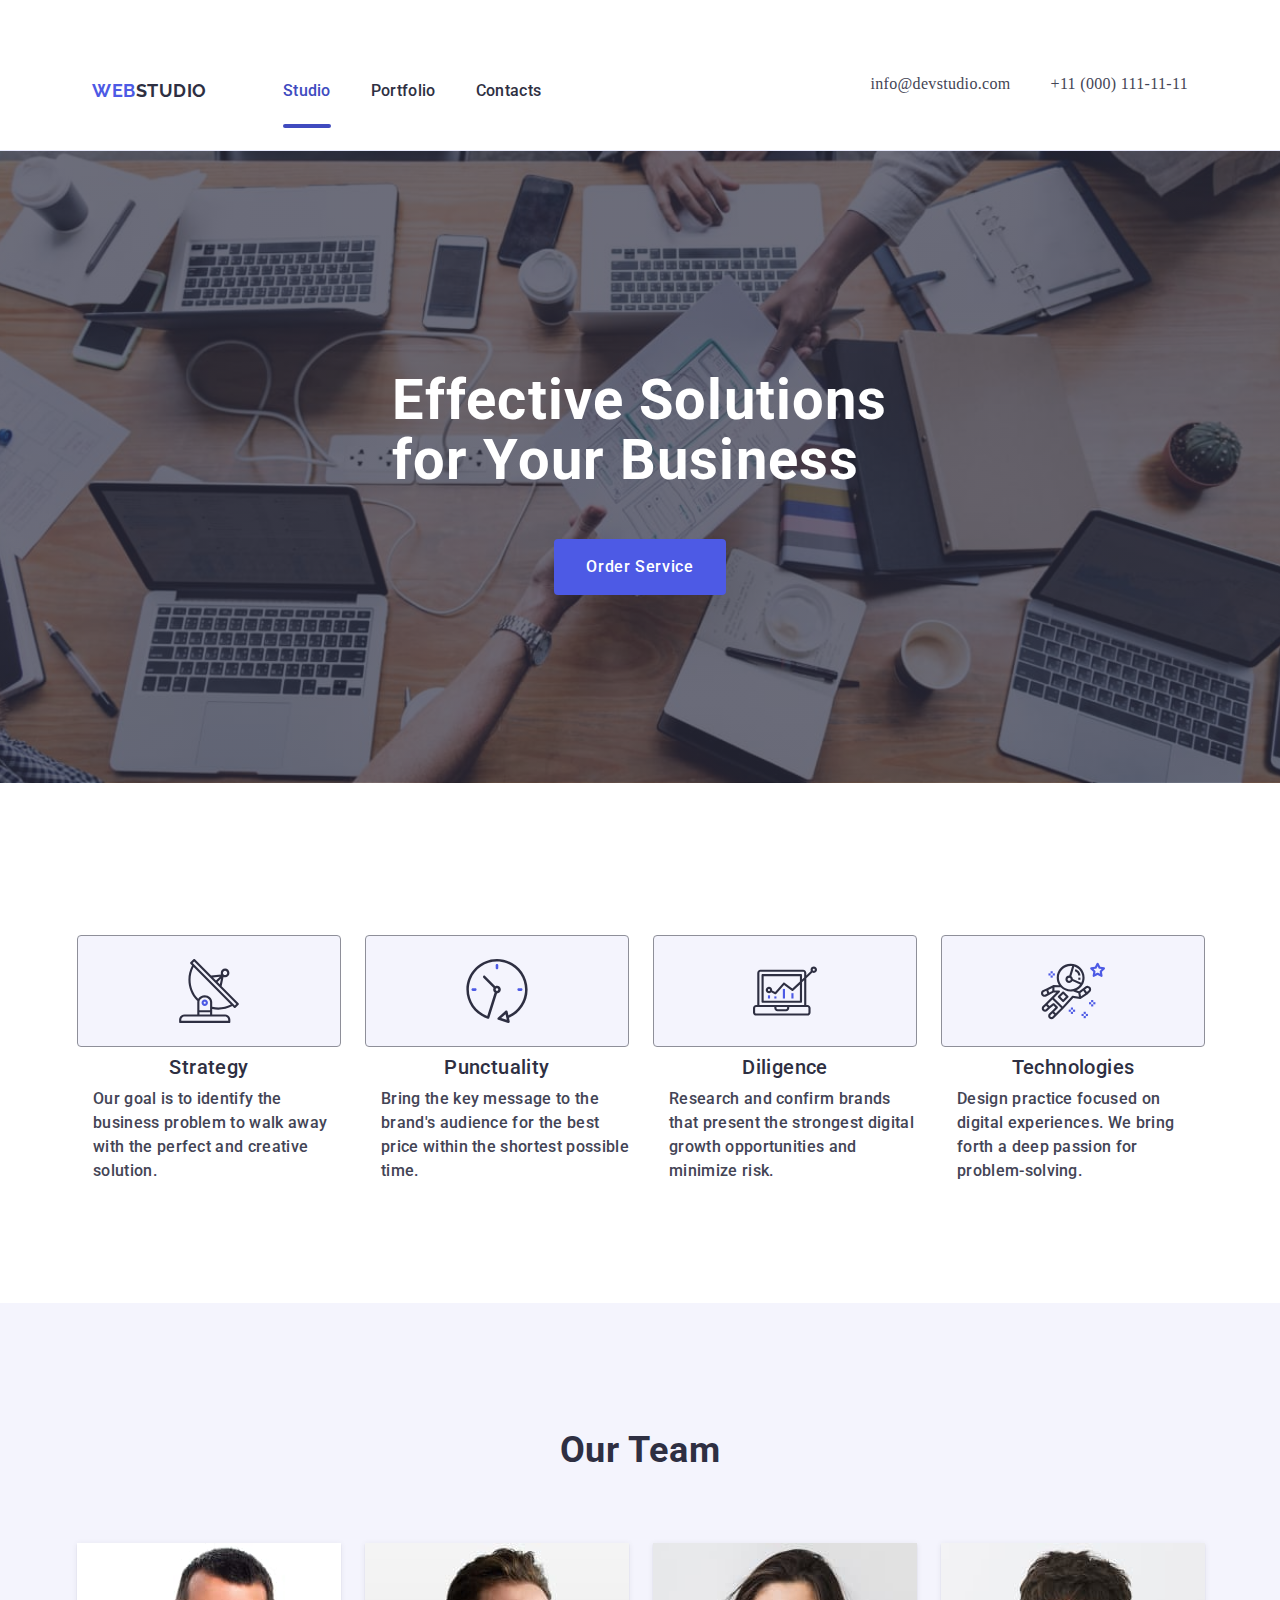
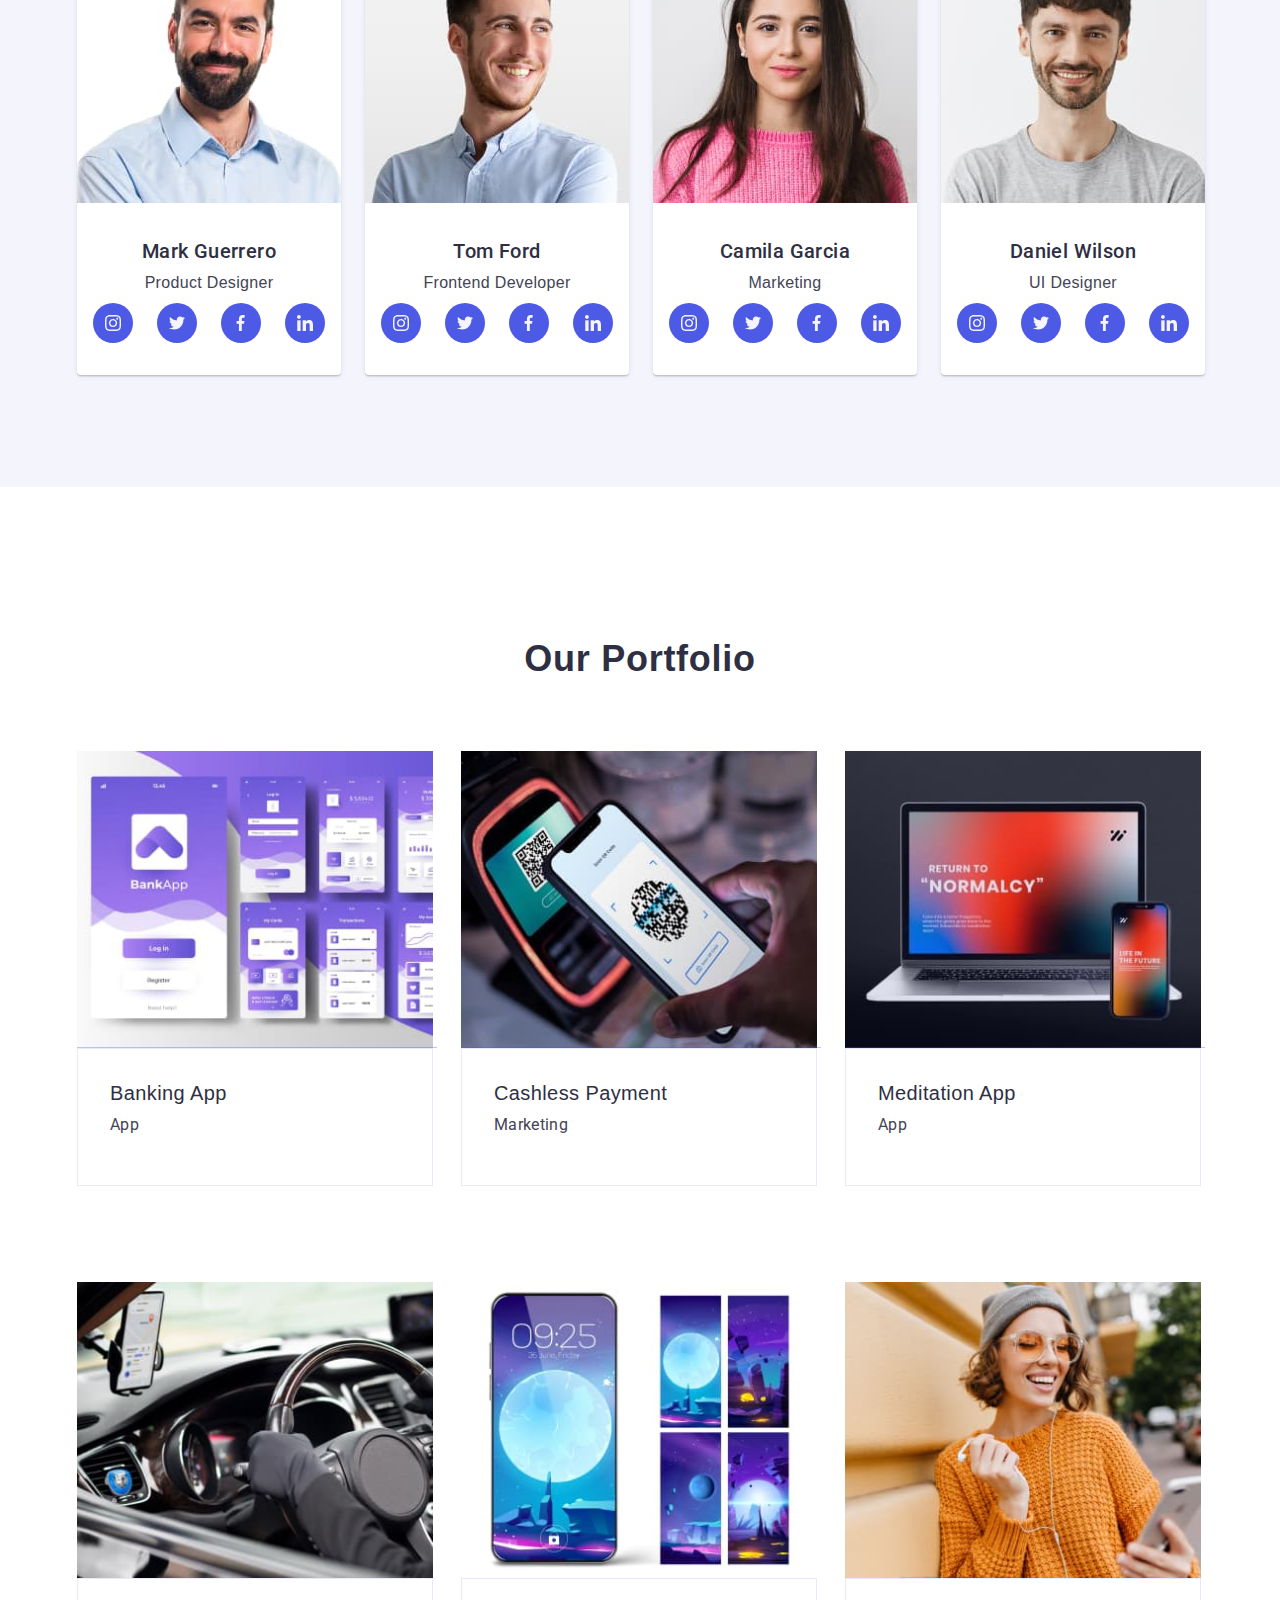
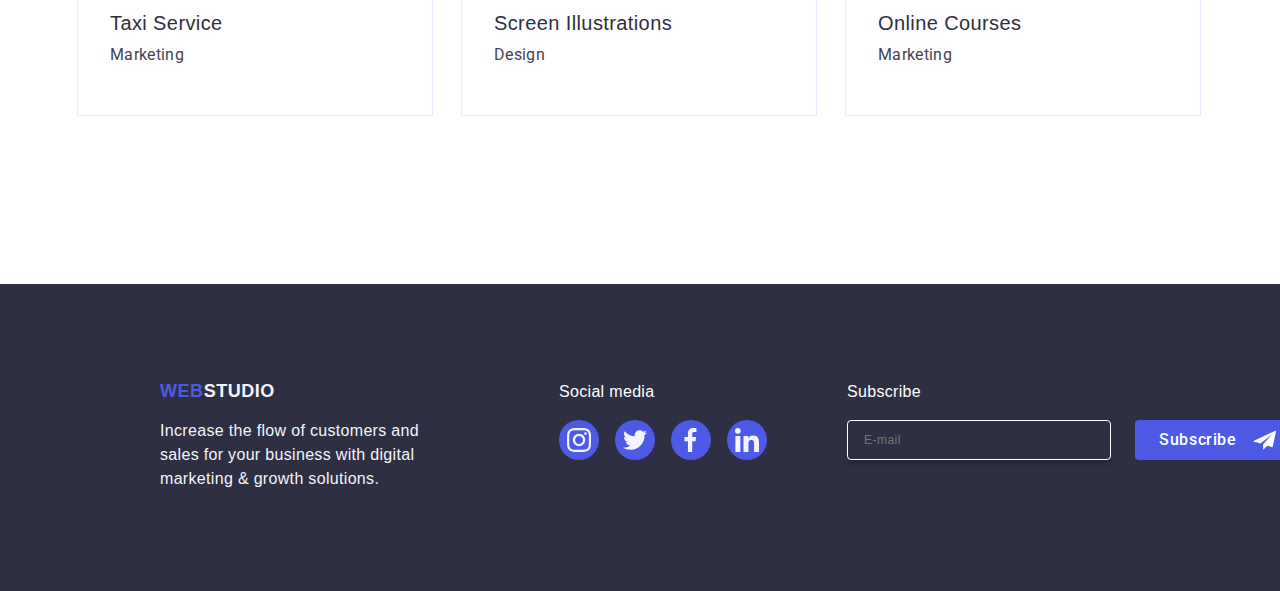
==== commit 0973aff1: "style.css  file" ====
--- a/index.html
+++ b/index.html
@@ -38,11 +38,10 @@
               <a href="" class="header-menu-options">Contacts</a>
             </li>
           </ul>
-          <!-- <button class="burger-menu" id="burger-menu" aria-label="Toggle navigation" aria-expanded="false">
-  <div class="burger-line"></div>
-  <div class="burger-line"></div>
-  <div class="burger-line"></div>
-</button> -->
+          <button class="burger-menu" type="button">
+ <svg class="burger-button" width="24" height="24"><use href="./images/burger-menu-open.svg#burger-button">
+ </use></svg>
+</button>
         </nav>
         <address class="address-class">
           <ul class="wrap-two">
--- a/css/styles.css
+++ b/css/styles.css
@@ -185,25 +185,11 @@
   fill: #2f2f37;
   gap: 3px;
 } */
-.burger-checkbox {
-  position: absolute;
-  visibility: hidden;
-  visibility: visible;
-}
-.burger-menu.open .burger-line:nth-child(1) {
-  transform: rotate(45deg);
-  position: relative;
-  top: 8px;
-}
-
-.burger-menu.open .burger-line:nth-child(2) {
-  opacity: 0;
-}
-
-.burger-menu.open .burger-line:nth-child(3) {
-  transform: rotate(-45deg);
-  position: relative;
-  top: -8px;
+.burger-menu {
+  justify-content: space-between;
+  border: none;
+  background-color: transparent;
+  padding: 0px;
 }
 /* -------- section 1 -----------*/
 .order-message {
@@ -1143,6 +1129,9 @@
   .nav-container {
     padding: 0px;
   }
+  .burger-menu {
+    display: none;
+  }
   .header-menu-options {
     font-family: roboto;
     font-weight: 500;
@@ -1189,11 +1178,11 @@
     display: flex;
     align-items: center;
     margin: 0px;
-  }
-  .contact-details {
+    padding: 16px 0;
+  }
+  .contact-detailes-container {
     /* gap: 12px; */
     margin: 0px;
-    height: 24px;
   }
   /* section 1 */
   .picture-people-office {
@@ -1409,7 +1398,7 @@
     display: flex;
     justify-content: space-between;
   }
-  .burger {
+  .burger-menu {
     display: none;
   }
   .wrap-two {
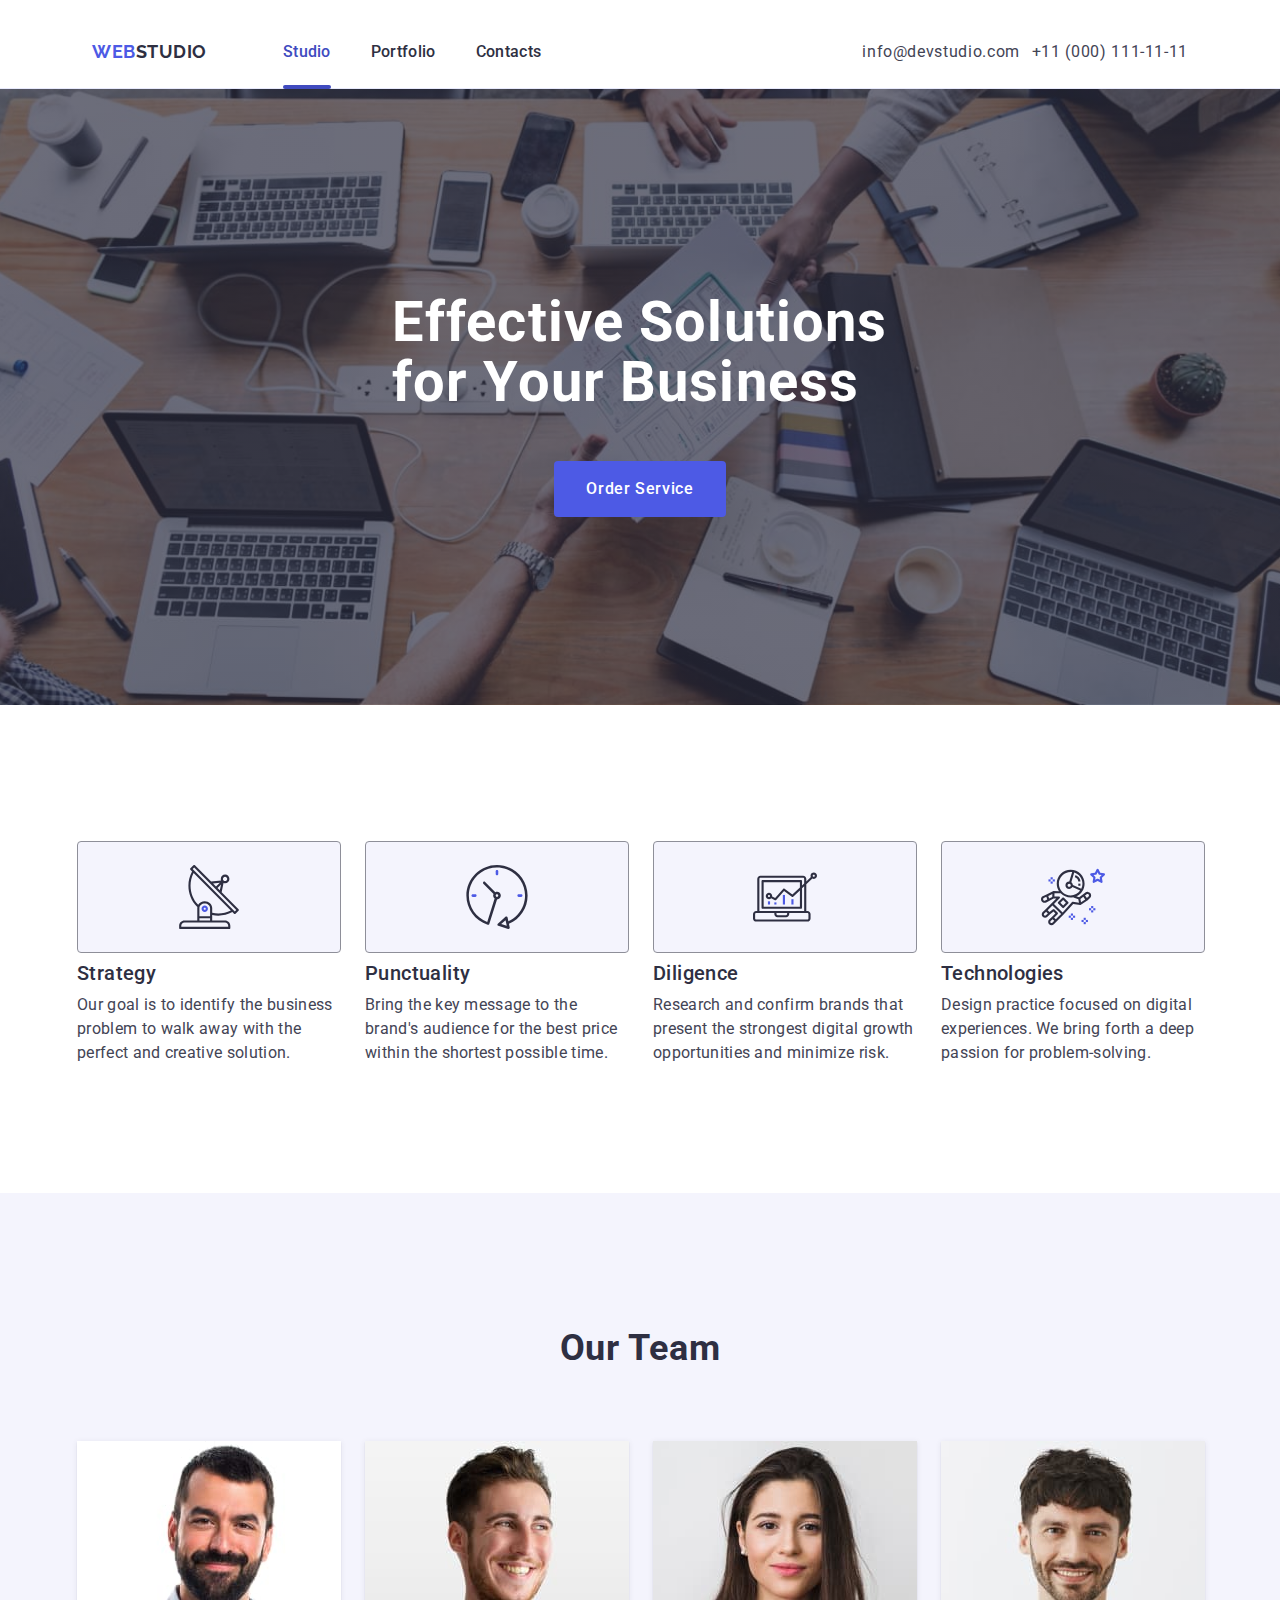
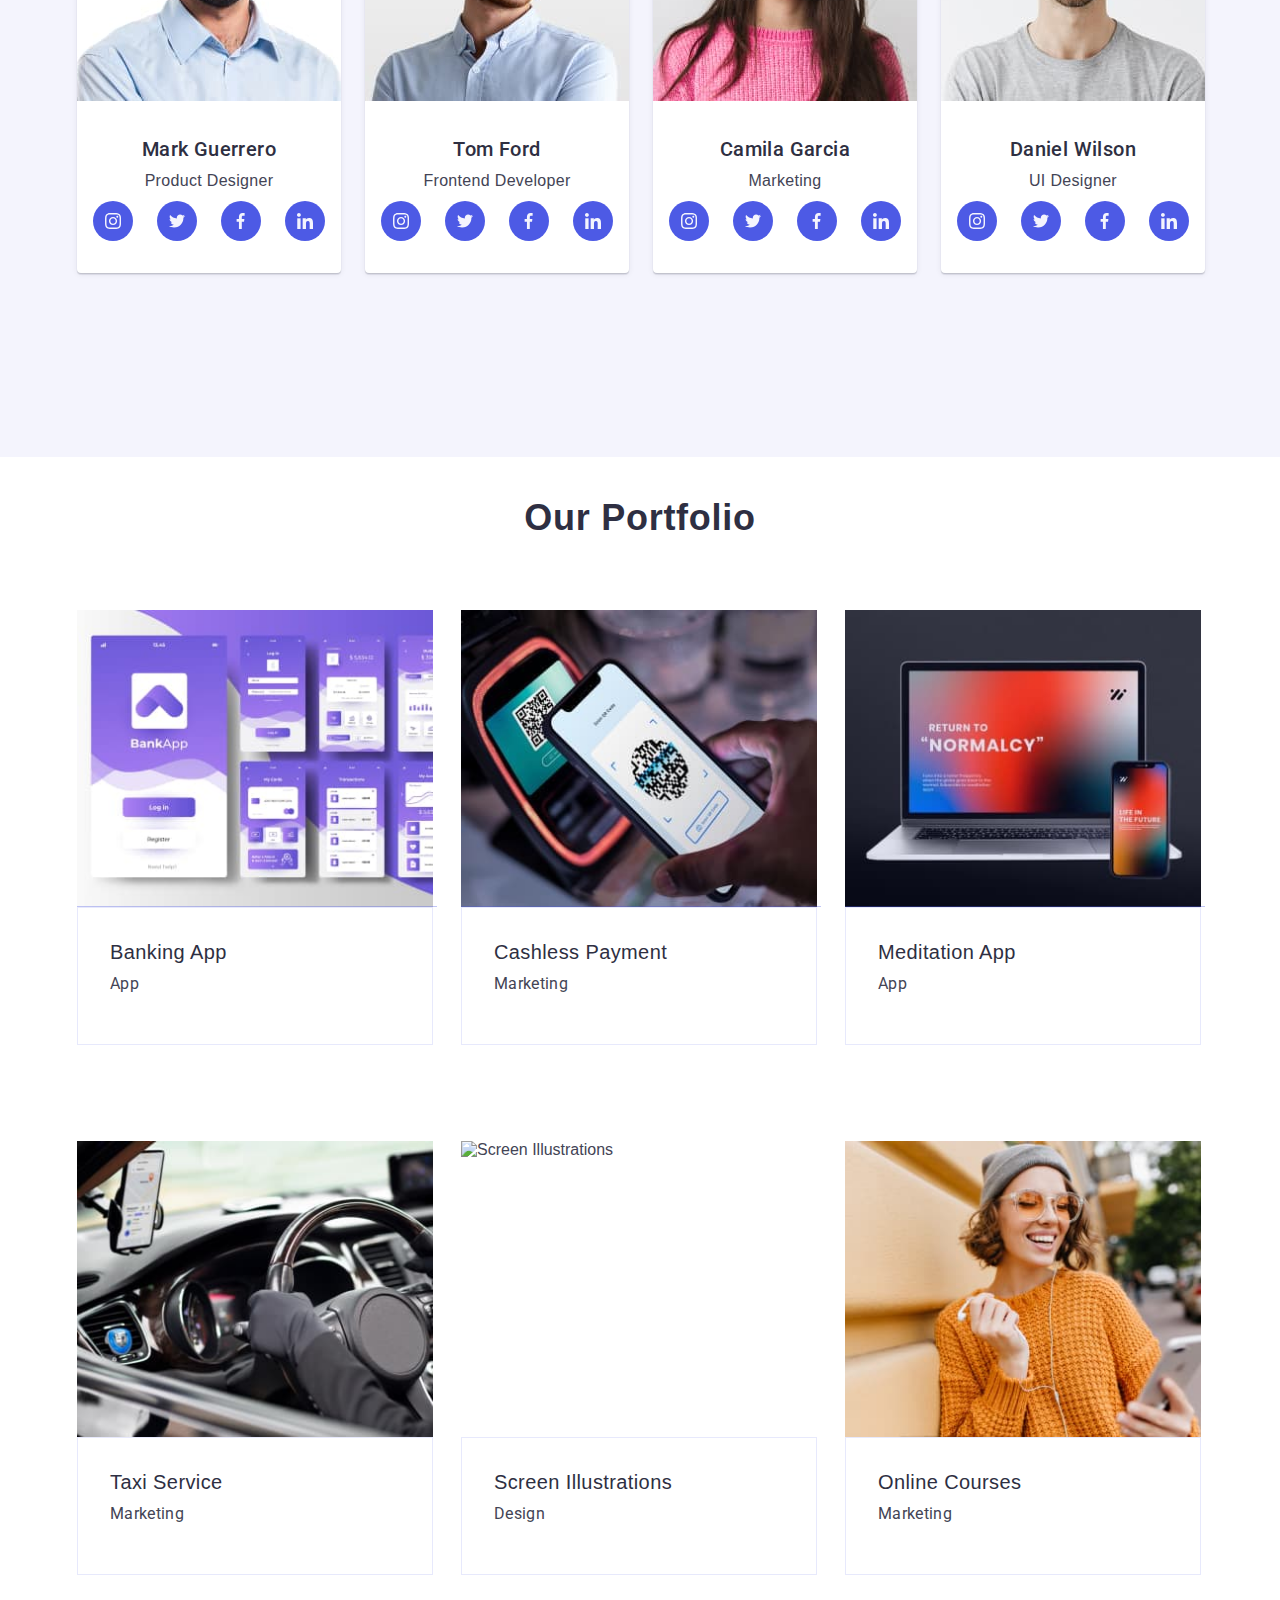
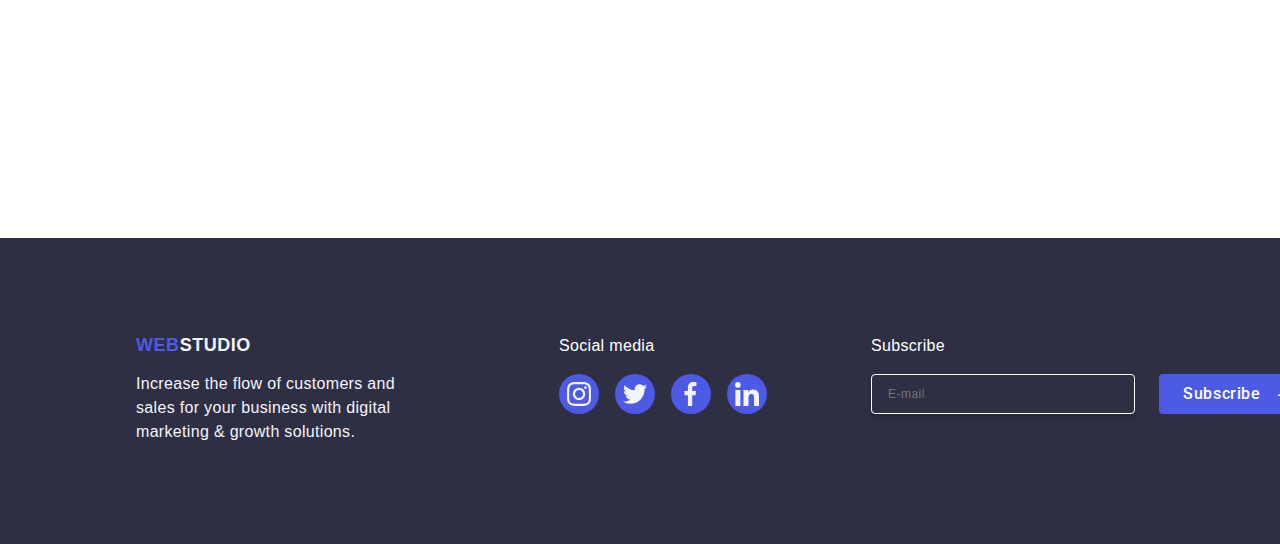
==== commit 552dcc48: "style.css  file" ====
--- a/index.html
+++ b/index.html
@@ -48,12 +48,12 @@
             <li class="contact-details-container">
               <a href="mailto:info@devstudio.com" class="contact-details"
                 >info@devstudio.com</a
-              ><br />
+              >
             </li>
             <li>
               <a href="tel:+110001111111" class="contact-details"
                 >+11 (000) 111-11-11</a
-              ><br />
+              >
             </li>
           </ul>
         </address>
@@ -498,8 +498,8 @@
                    <picture>
                     <source
                       srcset="
-                        ./images/m-screen-illustrations-1x.jpg   1x,
-                      ./images/m-screen-illustrations-2x.jpg  2x
+                        ./images/m-screen-illustration-1x.jpg   1x,
+                      ./images/m-screen-illustration-2x.jpg  2x
                       "
                       media="(min-width: 1158px)"
                     />
--- a/css/styles.css
+++ b/css/styles.css
@@ -149,14 +149,14 @@
   flex-wrap: nowrap;
 }
 .nav-container {
-  padding: 016px;
+  /* padding: 016px; */
 }
 .wrap-one {
   display: flex;
   gap: 40px;
 }
 .contact-details {
-  font-family: rototo;
+  font-family: roboto;
   font-style: normal;
   font-size: 16px;
   line-height: 150%;
@@ -392,18 +392,23 @@
   flex-wrap: wrap;
 }
 .our-team {
-  margin-top: 120px;
-  margin-bottom: 72px;
-  padding-top: 120px;
-  padding-bottom: 120px;
+  /* margin-bottom: 72px; */
+  /* padding-top: 120px;
+  padding-bottom: 120px; */
+  padding-top: 96px;
+  padding-bottom: 96px;
   /* width: calc((100% - 72px) / 4); */
+}
+.wrap-three {
+  gap: 0px;
+  margin-bottom: 0px;
 }
 .section-three {
   /* justify-content: space-evenly; */
   justify-content: center;
   /* padding: 120px 0; */
   padding-top: 96px;
-  padding-bottom: 48px;
+  padding-bottom: 93px;
   /* background-color: #f4f4fd; */
   background-color: #e7e9fc;
   min-width: 320;
@@ -1126,6 +1131,7 @@
 
 @media screen and (min-width: 768px) {
   /* header */
+
   .nav-container {
     padding: 0px;
   }
@@ -1147,9 +1153,9 @@
     transition: color 250ms cubic-bezier(0.4, 0, 0.2, 1);
   }
   .contact-details {
-    font-family: rototo;
+    font-family: roboto;
     font-style: normal;
-    font-size: 16px;
+    font-size: 12px;
     line-height: 150%;
     letter-spacing: 0.02em;
     font-style: normal;
@@ -1163,11 +1169,12 @@
     height: 24px;
   }
   .contact-details {
-    font-family: rototo;
+    font-family: roboto;
+    font-weight: 400;
     font-style: normal;
-    font-size: 16px;
-    line-height: 150%;
-    letter-spacing: 0.02em;
+    font-size: 12px;
+    line-height: 117%;
+    letter-spacing: 0.04em;
     font-style: normal;
     color: #434455;
     margin-left: auto;
@@ -1175,18 +1182,24 @@
     display: flex;
   }
   .address-class {
-    display: flex;
-    align-items: center;
     margin: 0px;
-    padding: 16px 0;
+  }
+  .wrap-two {
+    display: flex;
+    flex-direction: column;
+    gap: 12px;
   }
   .contact-detailes-container {
-    /* gap: 12px; */
     margin: 0px;
   }
   /* section 1 */
   .picture-people-office {
     min-width: 768px;
+    padding-bottom: 6px;
+  }
+  .wrap-two {
+    justify-content: space-between;
+    gap: 12px;
   }
   .wrap {
     display: unset;
@@ -1203,7 +1216,12 @@
         rgba(46, 47, 66, 0.7)
       ),
       url(../images/Dark-bg-ipad.jpg);
-  }
+
+    min-width: 768px;
+    padding-top: 112px;
+    padding-bottom: 112px;
+  }
+
   .text-solution {
     max-width: 496px;
     display: flex;
@@ -1218,19 +1236,15 @@
     margin-right: auto;
     margin: 0 auto;
   }
-  .order-message {
-    min-width: 768px;
-    padding-bottom: 112px;
-  }
+
   /* section 2 */
 
   .section-futures {
     margin: 0 auto;
   }
-
-  .order-message {
-    min-width: 768px;
-    padding-bottom: 112px;
+  .section-first-header {
+    display: flex;
+    justify-content: start;
   }
   .li-for-first-element {
     max-width: 736px;
@@ -1249,6 +1263,9 @@
   .section-three {
     border: none;
   }
+  .wrap-three {
+    padding-top: 120px;
+  }
   .our-team-section {
     flex-wrap: wrap;
     margin-bottom: 64px;
@@ -1263,9 +1280,8 @@
   /* section 4 */
   .section-four-container {
     padding-top: 96px;
-    padding-bottom: 96px;
+    padding-bottom: 27px;
     flex-direction: row;
-    padding-bottom: 0px;
   }
   .container {
     padding-left: 16px;
@@ -1277,7 +1293,7 @@
   .list-our-portfolio {
     display: flex;
     flex-wrap: wrap;
-    padding-bottom: 72px;
+    /* padding-bottom: 72px; */
     gap: 24px;
   }
   .double-items-wrap {
@@ -1389,7 +1405,7 @@
     max-width: 1158px;
     padding: 0 15px;
     margin: 0 auto;
-    padding: 32px 16px;
+    padding: 16px;
     padding-bottom: 0px;
   }
   /* header */
@@ -1401,20 +1417,26 @@
   .burger-menu {
     display: none;
   }
-  .wrap-two {
-    gap: 40px;
-    padding: 24px 0;
-    display: flex;
-    justify-content: end;
+  .address-class {
+    display: flex;
+    justify-content: horizontal;
+  }
+  .contact-details {
+    font-size: 16px;
+    line-height: 150%;
   }
   /* section 1 */
+  .box-for-icons {
+    margin-bottom: 0px;
+    margin-bottom: 8px;
+  }
   .picture-people-office {
     max-width: 1440px;
   }
   .text-solution {
     max-width: 496px;
     margin-bottom: 48px;
-    display: flex;
+    font-size: 56px;
   }
   .order-message {
     max-width: 1440;
@@ -1422,22 +1444,37 @@
     padding-top: 188px;
     padding-bottom: 188px;
   }
-
-  /* section 2 */
-  .li-for-first-element {
-    width: calc((100% - 72px) / 4);
-    margin-bottom: 0px;
+  .wrap-two {
+    display: flex;
+    flex-direction: row;
+
+    gap: 12px;
+  }
+  .section-fist-description {
+    font-weight: 400;
+    font-size: 16px;
+    line-height: 150%;
+    letter-spacing: 0.02em;
+    padding-left: 0px;
+    margin-bottom: 8px;
   }
   .section-first-header {
     font-weight: 500;
     font-size: 20px;
     line-height: 120%;
     max-width: 1128;
-    justify-content: left;
-  }
+    display: flex;
+    justify-content: start;
+  }
+  /* section 2 */
+  .li-for-first-element {
+    width: calc((100% - 72px) / 4);
+    margin-bottom: 0px;
+  }
+
   .section-fist-description {
     max-width: 288px;
-    padding-left: 16px;
+    /* padding-left: 16px; */
   }
   .wrap {
     width: 1128px;
@@ -1445,6 +1482,7 @@
   }
   .section-futures {
     padding-top: 120px;
+    padding-bottom: 120px;
     padding-bottom: 0 px;
 
     margin: 0 auto;
@@ -1458,17 +1496,17 @@
     width: 1128px;
     display: flex;
     margin: 0 auto;
+    padding: 0px;
   }
   .section-three {
     width: auto;
     justify-content: space-evenly;
     background-color: #f4f4fd;
     border: none;
-  }
-  .section-futures {
     padding-top: 120px;
     padding-bottom: 120px;
   }
+
   .our-team-section {
     width: calc((100% - 72px) / 4);
     width: 264px;
@@ -1489,8 +1527,8 @@
   }
 
   .section-four-container {
-    padding-top: 120px;
-    padding-bottom: 120px;
+    padding-top: 25px;
+    padding-bottom: 215px;
     margin: 0 auto;
   }
 
@@ -1521,6 +1559,9 @@
   /* ---------footeR------------ */
   .footer-section {
     flex: unset;
+    display: flex;
+    justify-content: center;
+    align-items: center;
   }
   .paragraph-subscribe {
     /* width: 264px; */
@@ -1538,10 +1579,10 @@
   .container-two {
     display: flex;
     align-items: baseline;
-    margin: 0 auto;
     max-width: 1158px;
-    gap: unset;
     flex-wrap: nowrap;
+    margin-left: 0px;
+    margin-right: 0px;
   }
   .container-for-icons {
     margin-bottom: 16px;
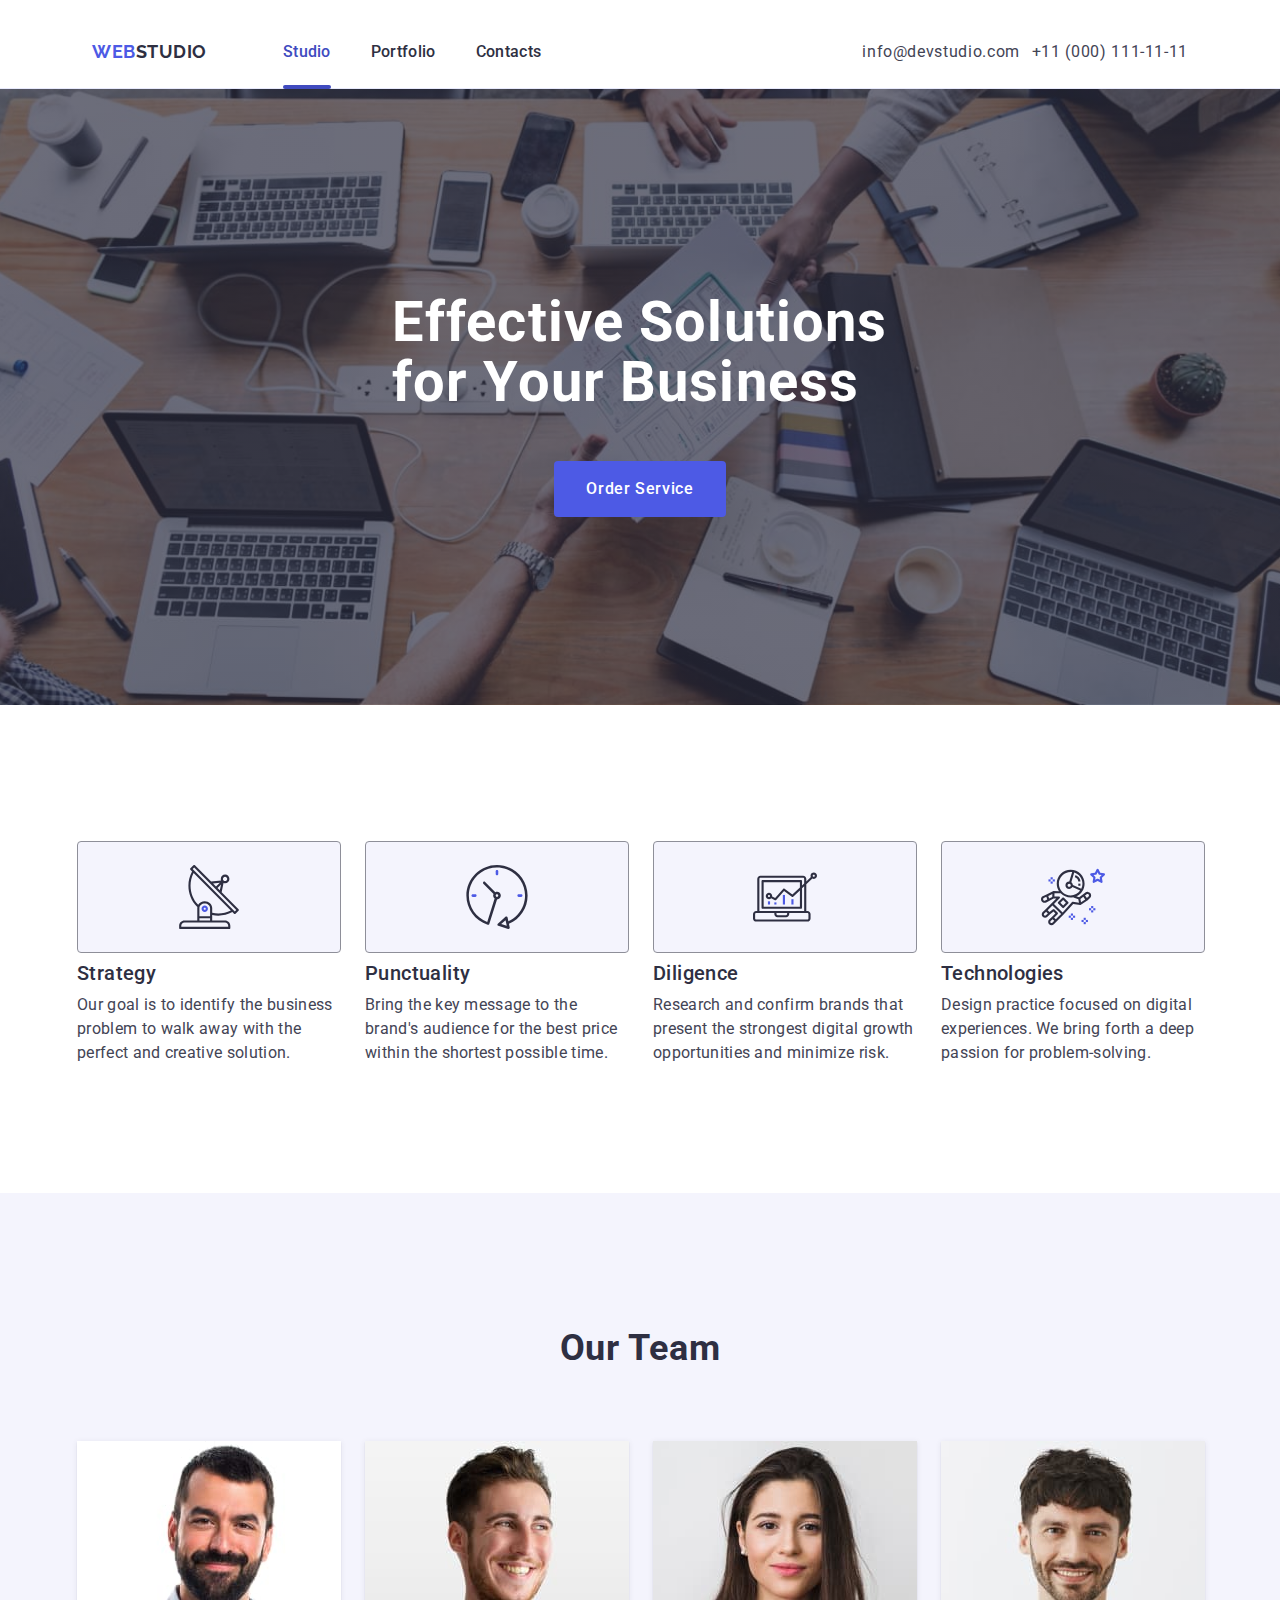
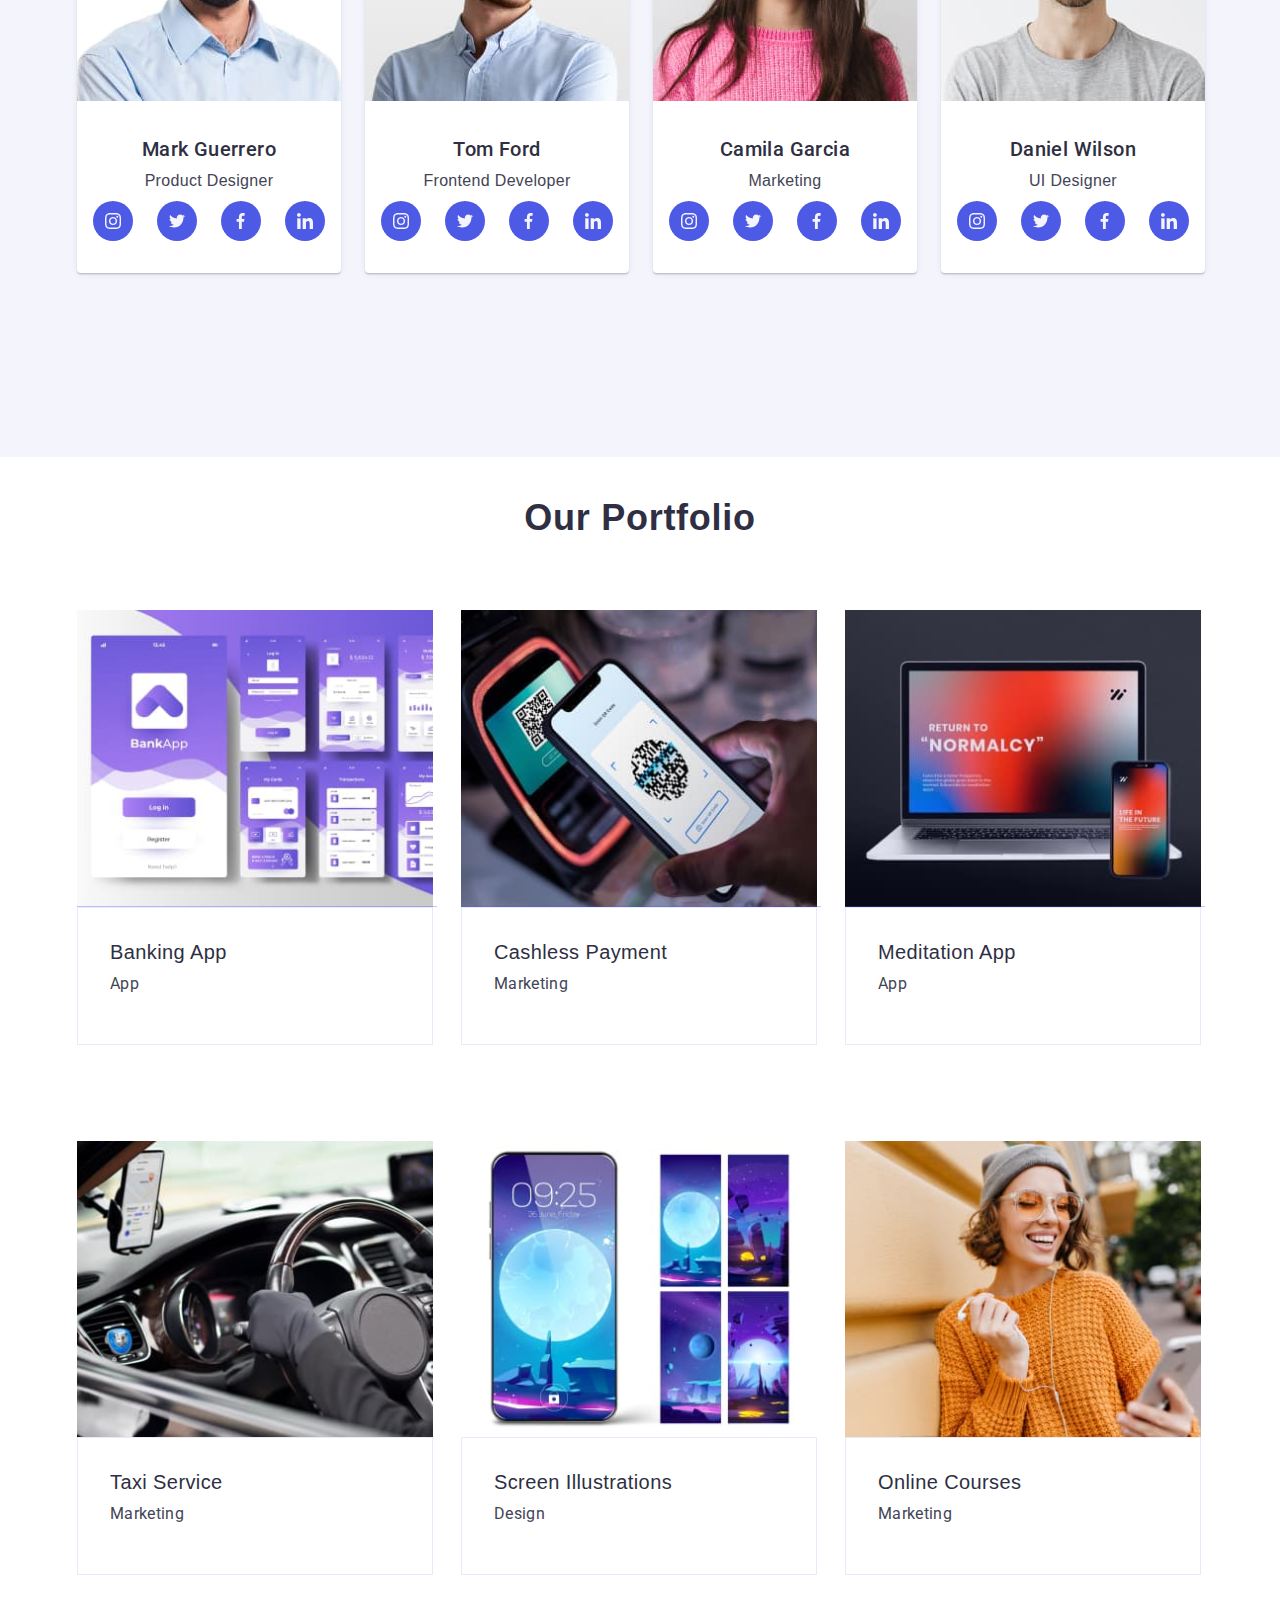
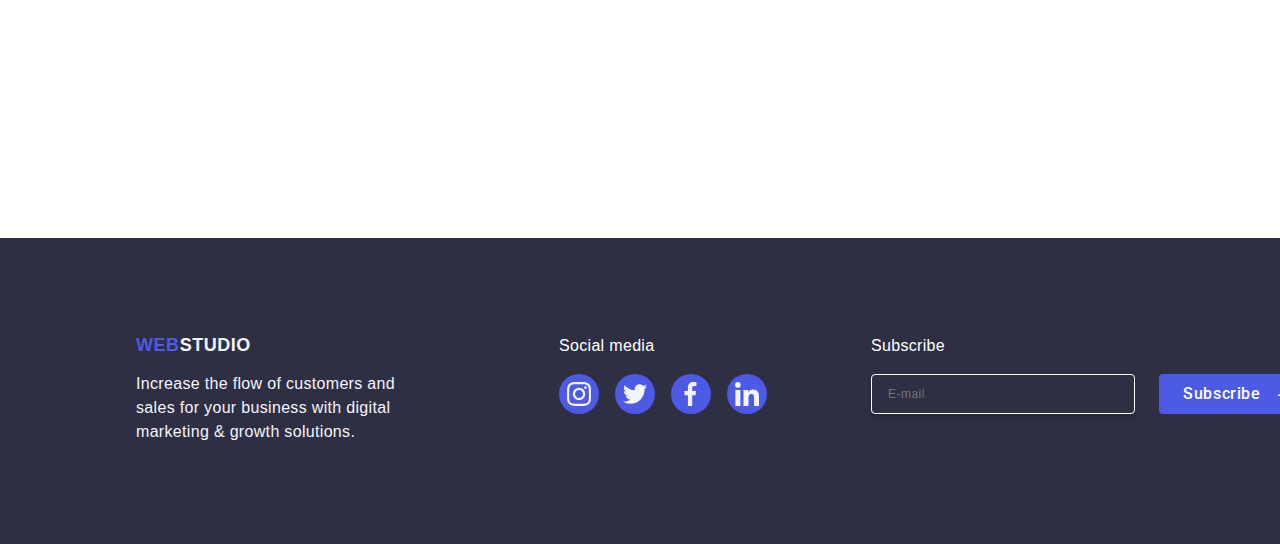
==== commit bfc4ab4e: "style.css  file" ====
--- a/index.html
+++ b/index.html
@@ -505,15 +505,15 @@
                     />
                     <source
                       srcset="
-                         ./images/s-screen-illustrations-1x.jpg   1x,
-                        ./images/s-screen-illustrations-2x.jpg   2x
+                         ./images/s-screen-illustration-1x.jpg   1x,
+                        ./images/s-screen-illustration-2x.jpg   2x
                       "
                       media="(min-width: 768px)"
                     />
                     <source
                       srcset="
-                      ./images/xs-screen-illustrations-1x.jpg   1x,
-                        ./images/xs-screen-illustrations-2x.jpg  2x
+                      ./images/xs-screen-illustration-1x.jpg   1x,
+                        ./images/xs-screen-illustration-2x.jpg  2x
                       "
                       media="(max-width: 767px)"
                     />
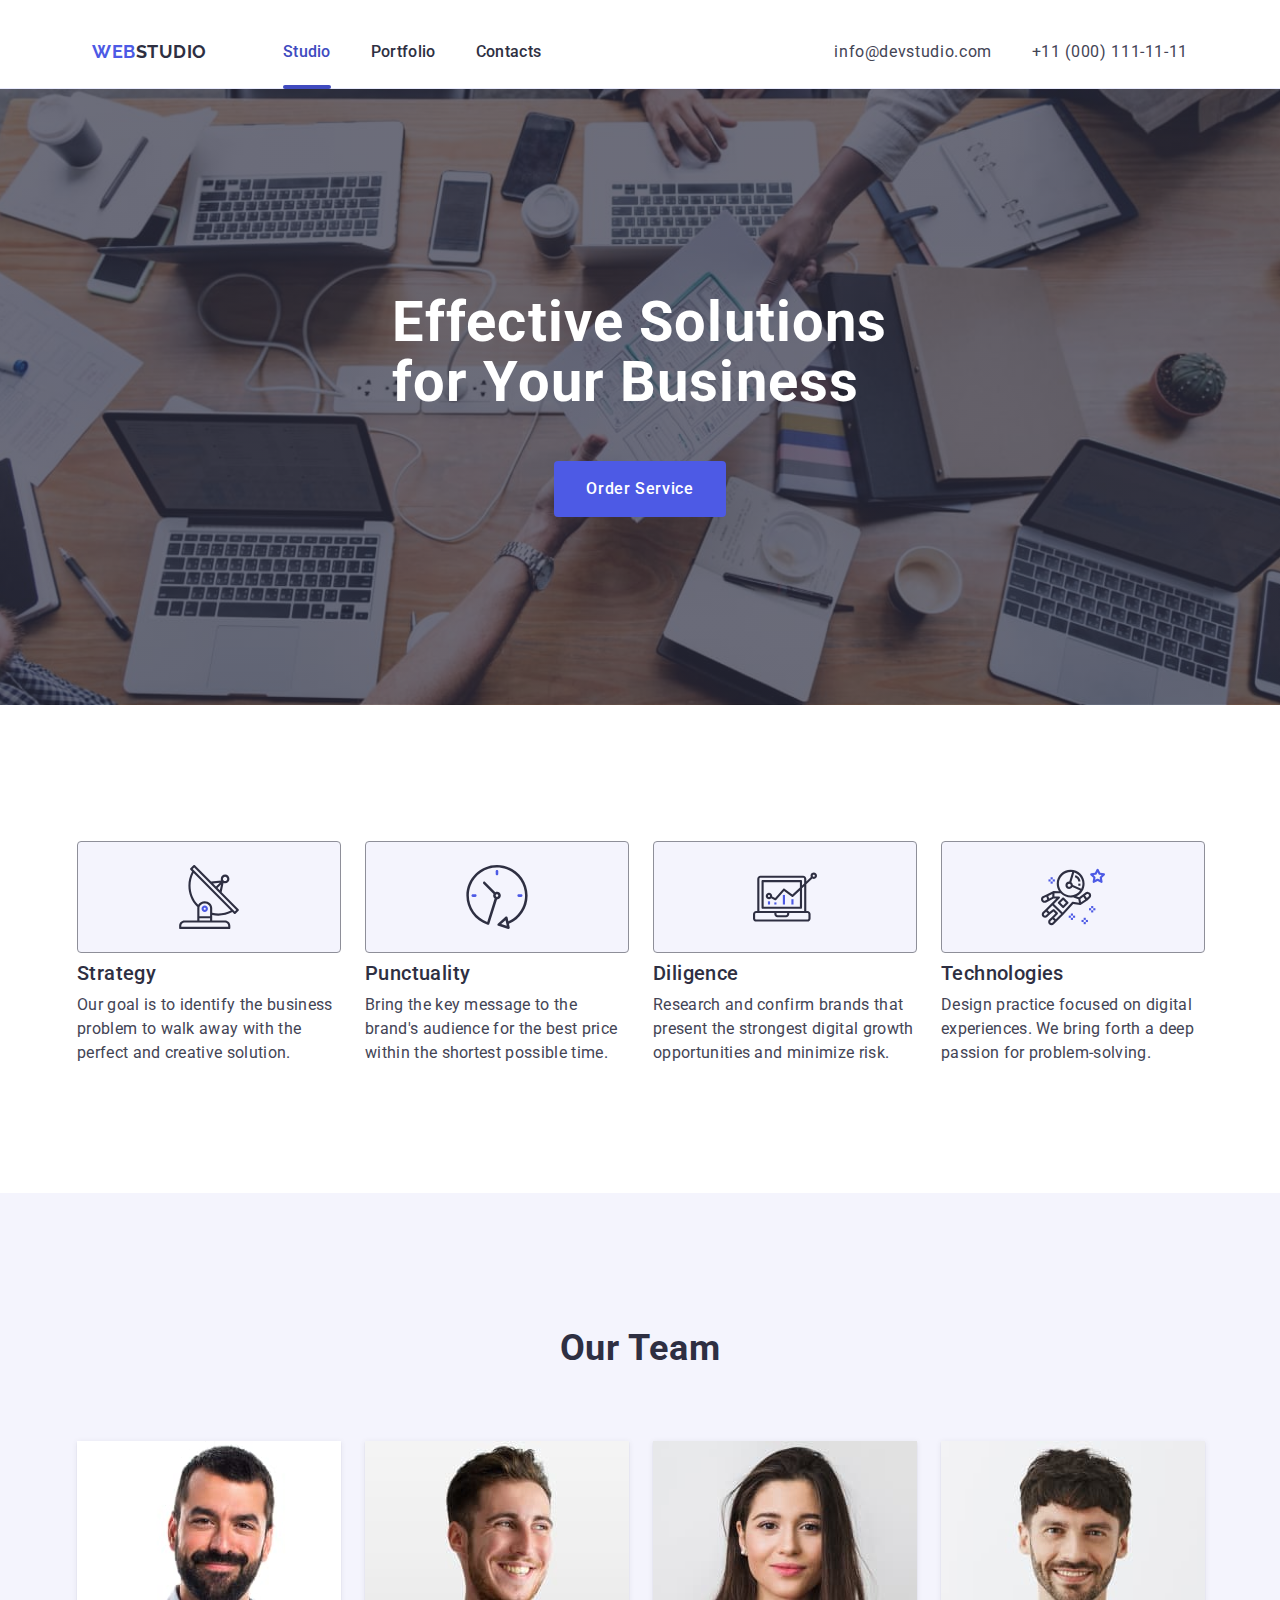
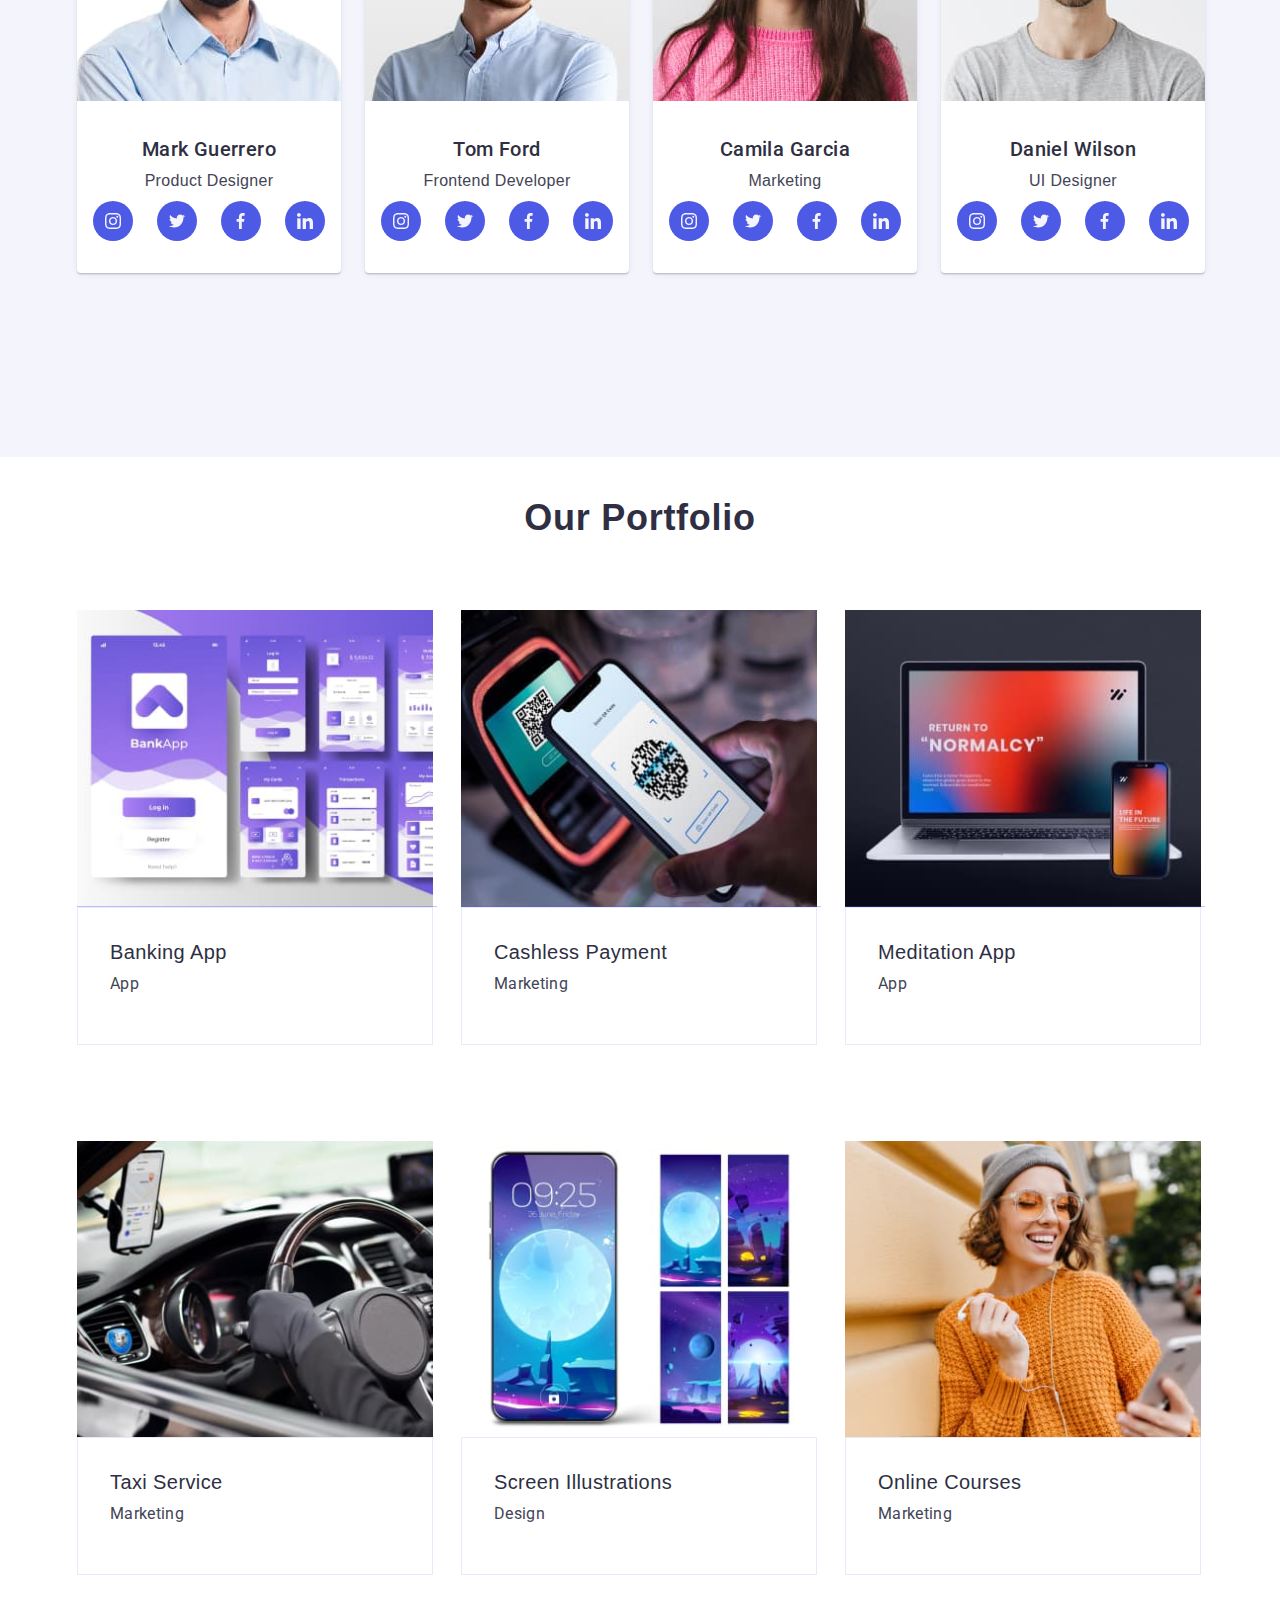
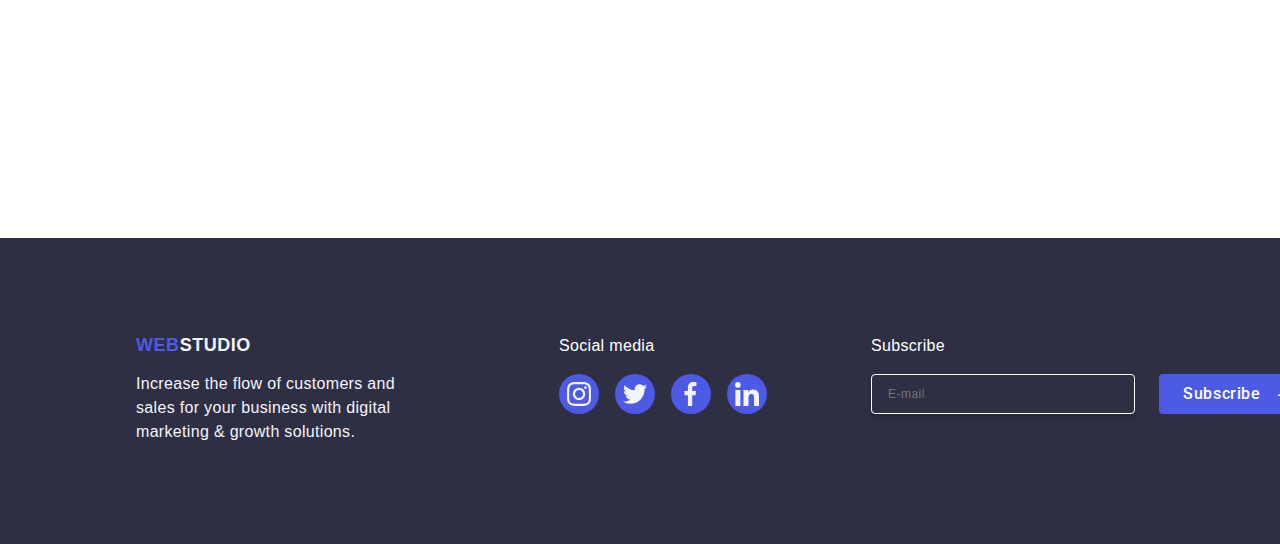
==== commit 2b823108: "style.css  file" ====
--- a/index.html
+++ b/index.html
@@ -57,7 +57,78 @@
             </li>
           </ul>
         </address>
-        
+
+        <div class="mobile-menu ">
+<div class="container mobile-container">
+  <button type="button" class="modal-button">
+    <svg class="svg-class" width="8" height="8">
+            <use href="./images/icons.svg#icon-closer" class="pic"></use>
+          </svg>
+  </button>
+  <nav>
+    <ul class="wrap-one-mob">
+            <li class="first-element">
+              <a href="./index.html" class="header-menu-options-mob current"
+                >Studio</a
+              >
+            </li>
+            <li class="first-element">
+              <a href="" class="header-menu-options-mob">Portfolio</a>
+            </li>
+            <li class="first-element">
+              <a href="" class="header-menu-options-mob">Contacts</a>
+            </li>
+          </ul>
+  </nav>
+  <address>
+         <ul class="wrap-two-mob">
+            <li class="contact-details-container-mob">
+              <a href="mailto:info@devstudio.com" class="contact-details-mob"
+                >info@devstudio.com</a
+              >
+            </li>
+            <li>
+              <a href="tel:+110001111111" class="contact-details-mob"
+                >+11 (000) 111-11-11</a
+              >
+            </li>
+          </ul>
+  </address>
+  <div>
+    <ul class="ul-list-mob">
+                  <li class="li-social-media">
+                    <a href="" target="_blank" class="social-link">
+                      <svg class="icon-social-media" width="16" height="16">
+                        <use href="./images/icons1.svg#icon-instagram"></use>
+                      </svg>
+                    </a>
+                  </li>
+                  <li class="li-social-media">
+                    <a href="" target="_blank" class="social-link">
+                      <svg class="icon-social-media" width="16" height="16">
+                        <use href="./images/icons1.svg#icon-twitter"></use>
+                      </svg>
+                    </a>
+                  </li>
+                  <li class="li-social-media">
+                    <a href="" target="_blank" class="social-link">
+                      <svg class="icon-social-media" width="16" height="16">
+                        <use href="./images/icons1.svg#icon-facebook"></use>
+                      </svg>
+                    </a>
+                  </li>
+                  <li class="li-social-media">
+                    <a href="" target="_blank" class="social-link">
+                      <svg class="icon-social-media" width="16" height="16">
+                        <use href="./images/icons1.svg#icon-linkedin"></use>
+                      </svg>
+                    </a>
+                  </li>
+                </ul>
+  </div>
+</div>
+        </div>
+
       </div>
     </header>
     <main>
@@ -660,7 +731,7 @@
     </footer>
     
 
-    <!-- <div class="backdrop is-open">
+    <div class="backdrop">
       <div class="modal">
         <button type="button" class="modal-button">
           <svg class="svg-class" width="8" height="8">
@@ -735,7 +806,7 @@
               <span class="span">
                 <svg width="10" height="8">
                   <use
-                    href="./images/icons.svg#icon-Checkbox"
+                    href="./images/Vector.svg#vector-tick"
                     class="checkbox-icon"
                   ></use>
                 </svg>
@@ -747,7 +818,7 @@
           <button type="submit" class="button">Send</button>
         </form>
       </div>
-    </div> -->
+    </div>
   </body>
 </html>
   </body>
--- a/css/styles.css
+++ b/css/styles.css
@@ -80,6 +80,113 @@
     padding-right: 15px;
   }
 }
+/* modal 2 */
+.ul-list-mob {
+  display: flex;
+  flex-direction: row;
+  gap: 40px;
+}
+
+.wrap-one-mob {
+  margin-top: 72px;
+  margin-bottom: 168px;
+}
+.header-menu-options-mob {
+  font-family: roboto;
+  font-weight: 700;
+  font-size: 36px;
+  line-height: 111%;
+  letter-spacing: 0.02em;
+  color: #2e2f42;
+  display: block;
+  align-items: center;
+  gap: 40px;
+  margin-right: 0;
+  padding: 24px 0;
+  transition: color 250ms cubic-bezier(0.4, 0, 0.2, 1);
+}
+.header-menu-options-mob:hover,
+.header-menu-options-mob:focus,
+.header-menu-options-mob:current {
+  color: #404bbf;
+}
+.header-menu-options-mob.current {
+  position: relative;
+  color: #404bbf;
+}
+.mobile-container {
+  margin-top: 72px;
+  margin: 0 auto;
+  min-width: 320px;
+}
+.wrap-two-mob {
+  display: flex;
+  flex-direction: column;
+  gap: 24px;
+  margin-bottom: 48px;
+
+  justify-content: space-between;
+}
+.contact-details-mob {
+  font-family: roboto;
+  font-style: normal;
+  font-weight: 500;
+  font-size: 20px;
+  line-height: 120%;
+  letter-spacing: 0.02em;
+  font-style: normal;
+  color: #434455;
+  margin-left: auto;
+  transition: color 250ms cubic-bezier(0.4, 0, 0.2, 1);
+}
+.contact-details-mob:focus {
+  color: #404bbf;
+}
+.contact-details-mob:hover {
+  color: #404bbf;
+}
+.header-menu-options-mob:focus {
+  color: #404bbf;
+}
+.header-menu-options-mob:focus {
+  color: #404bbf;
+}
+.mobile-menu {
+  position: fixed;
+  top: 0;
+  left: 0;
+  width: 100%;
+  height: 100%;
+  background-color: #fff;
+
+  opacity: 0;
+  visibility: hidden;
+  pointer-events: none;
+  z-index: 999;
+}
+.mobile-menu.is-open {
+  opacity: 1;
+  visibility: visible;
+  pointer-events: auto;
+  transition: opacity 250ms cubic-bezier(0.4, 0, 0.2, 1),
+    visibility 250ms cubic-bezier(0.4, 0, 0.2, 1);
+}
+.mobile-menu-container {
+  position: relative;
+  padding-top: 72px;
+  padding-bottom: 40px;
+
+  display: flex;
+  flex-direction: column;
+  height: 100%;
+  z-index: 999;
+}
+.mobile-menu-close {
+  position: absolute;
+  top: 24px;
+  right: 24px;
+}
+
 /* ------header---------- */
 .header {
   border-bottom: 1px solid #e7e9fc;
@@ -148,9 +255,7 @@
   flex-direction: row-reverse;
   flex-wrap: nowrap;
 }
-.nav-container {
-  /* padding: 016px; */
-}
+
 .wrap-one {
   display: flex;
   gap: 40px;
@@ -173,18 +278,7 @@
 .contact-details:first-child:hover {
   color: #404bbf;
 }
-.header {
-  /* padding-top: 24px;
-  padding-bottom: 24px; */
-}
-/* .opener {
-  background-color: #fff;
-  border: 0px;
-}
-.menu-opener {
-  fill: #2f2f37;
-  gap: 3px;
-} */
+
 .burger-menu {
   justify-content: space-between;
   border: none;
@@ -534,11 +628,7 @@
   padding: 32px;
   align-items: left;
 }
-/* .list-our-portfolio {
-  display: flex;
-  flex-wrap: wrap;
-  gap: 48px 24px;
-} */
+
 .list-our-portfolio:hover {
   /* box-shadow: 0px 1px 6px rgba(46, 47, 66, 0.08),
     0px 1px 1px rgba(46, 47, 66, 0.16), 0px 2px 1px rgba(46, 47, 66, 0.08); */
@@ -821,9 +911,7 @@
   gap: 24px; */
   margin: 0 auto;
 }
-.for-email {
-  /* gap: 24px; */
-}
+
 .footer-button-svg {
   margin-left: 16px;
   background-color: #4d5ae5;
@@ -848,8 +936,10 @@
 }
 .modal {
   border-radius: 4px;
-  width: 408px;
-  min-height: 584px;
+  /* width: 408px; */
+  width: 288px;
+  /* height: 584px; */
+  height: 623;
   background: #fcfcfc;
   position: absolute;
   top: 50%;
@@ -864,7 +954,6 @@
   border-radius: 50%;
   stroke-width: 1px;
   stroke: #2e2f42;
-  fill: #e7e9fc;
   width: 24px;
   height: 24px;
   margin-left: auto;
@@ -901,7 +990,6 @@
   letter-spacing: 0.02em;
   text-align: center;
   color: #2e2f42;
-  margin-top: 72px;
   margin-bottom: 16px;
 }
 .modal-input {
@@ -916,16 +1004,24 @@
   color: #2e2f42;
   padding-left: 38px;
   border-radius: 4px;
-  margin-bottom: 8px;
   outline: transparent;
   transition: border-color 250ms cubic-bezier(0.4, 0, 0.2, 1);
 }
-.modal-input:focus {
-  border-color: #4d5ae5;
-}
-.modal-input:focus {
-  fill: #4d5ae5;
-}
+@media screen and (min-width: 1158px) {
+  .modal-input:focus {
+    border-color: #4d5ae5;
+  }
+  .modal-input:focus {
+    fill: #4d5ae5;
+  }
+  .modal-input:focus + .svg-pic {
+    fill: #4d5ae5;
+  }
+  .textarea-label:focus {
+    border-color: #4d5ae5;
+  }
+}
+
 .input-button {
   background-color: #e7e9fc;
   padding-top: 16px;
@@ -985,10 +1081,9 @@
   top: 50%;
   transform: translateY(-50%);
   transition: fill 250ms cubic-bezier(0.4, 0, 0.2, 1);
-  fill: #4d5ae5;
-}
-
-.svg-class > mudal- .label {
+}
+
+.svg-class > .mudal .label {
   font-weight: 400;
   font-size: 12px;
   line-height: 1.17;
@@ -997,6 +1092,7 @@
   display: block;
   margin-bottom: 4px;
   width: 100%;
+  fill: #4d5ae5;
 }
 .inblock {
   position: relative;
@@ -1037,7 +1133,7 @@
   justify-content: center;
   fill: transparent;
 }
-.input:chacked + .lable > .span {
+.input:checked + .lable > .span {
   background-color: #fff;
   border: none;
   fill: #3f51b5;
@@ -1057,14 +1153,11 @@
   outline: transparent;
   resize: none;
   transition: border-color 250ms cubic-bezier(0.4, 0, 0.2, 1);
-  margin-bottom: 4px;
   width: 100%;
   height: 120px;
   border: 1px solid rgba(46, 47, 66, 0.4);
 }
-.textarea-label:focus {
-  border-color: #4d5ae5;
-}
+
 .label {
   display: block;
   font-size: 12px;
@@ -1098,6 +1191,7 @@
 }
 .privacy-button {
   color: #4d5ae5;
+  text-decoration: underline;
 }
 .visually-hidden:checked + .drop-down span {
   background-color: #404bbf;
@@ -1130,8 +1224,14 @@
 }
 
 @media screen and (min-width: 768px) {
+  .modal {
+    width: 408px;
+    height: 584px;
+  }
   /* header */
-
+  .mobile-menu {
+    display: none;
+  }
   .nav-container {
     padding: 0px;
   }
@@ -1188,6 +1288,8 @@
     display: flex;
     flex-direction: column;
     gap: 12px;
+
+    justify-content: space-between;
   }
   .contact-detailes-container {
     margin: 0px;
@@ -1197,10 +1299,7 @@
     min-width: 768px;
     padding-bottom: 6px;
   }
-  .wrap-two {
-    justify-content: space-between;
-    gap: 12px;
-  }
+
   .wrap {
     display: unset;
     justify-content: right;
@@ -1238,7 +1337,9 @@
   }
 
   /* section 2 */
-
+  .box-for-icons {
+    visibility: hidden;
+  }
   .section-futures {
     margin: 0 auto;
   }
@@ -1263,9 +1364,7 @@
   .section-three {
     border: none;
   }
-  .wrap-three {
-    padding-top: 120px;
-  }
+
   .our-team-section {
     flex-wrap: wrap;
     margin-bottom: 64px;
@@ -1333,7 +1432,6 @@
     gap: 0px;
   }
   .container-one {
-    /* margin-bottom: 72px; */
     margin: 0px;
   }
 
@@ -1389,6 +1487,9 @@
 /* -------screen 1158--------- */
 
 @media screen and (min-width: 1158px) {
+  .mobile-menu {
+    display: none;
+  }
   .order-message {
     min-width: 1158;
     background-repeat: no-repeat;
@@ -1425,10 +1526,21 @@
     font-size: 16px;
     line-height: 150%;
   }
+  .text-solution {
+    font-weight: 700;
+    display: flex;
+    justify-self: center;
+    align-items: center;
+  }
+  .wrap-two {
+    gap: 40px;
+    justify-content: space-between;
+  }
   /* section 1 */
   .box-for-icons {
     margin-bottom: 0px;
     margin-bottom: 8px;
+    visibility: visible;
   }
   .picture-people-office {
     max-width: 1440px;
@@ -1447,8 +1559,6 @@
   .wrap-two {
     display: flex;
     flex-direction: row;
-
-    gap: 12px;
   }
   .section-fist-description {
     font-weight: 400;
@@ -1615,4 +1725,8 @@
   .footer-descripton {
     margin-bottom: 100px;
   }
-}
+  /* modal */
+  .backdrop {
+    background-color: rgba(46, 47, 66, 0.7);
+  }
+}
